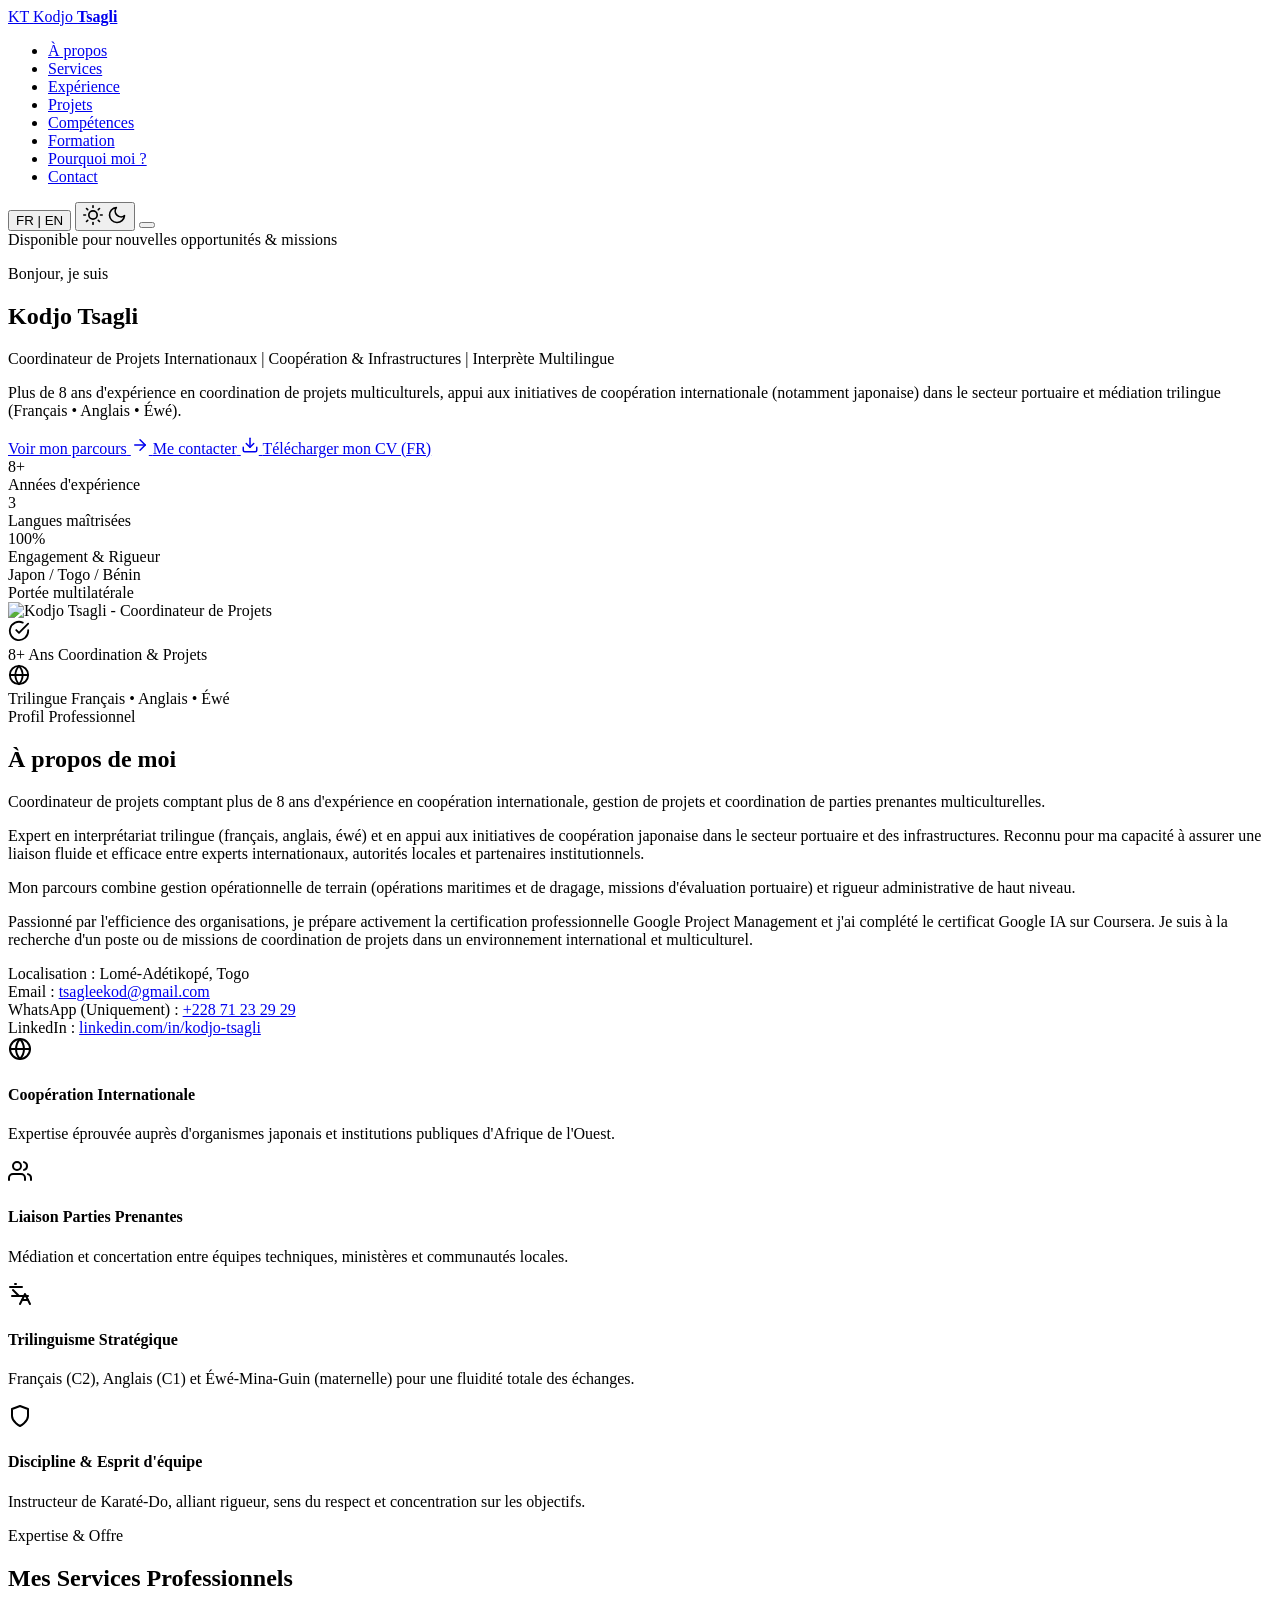
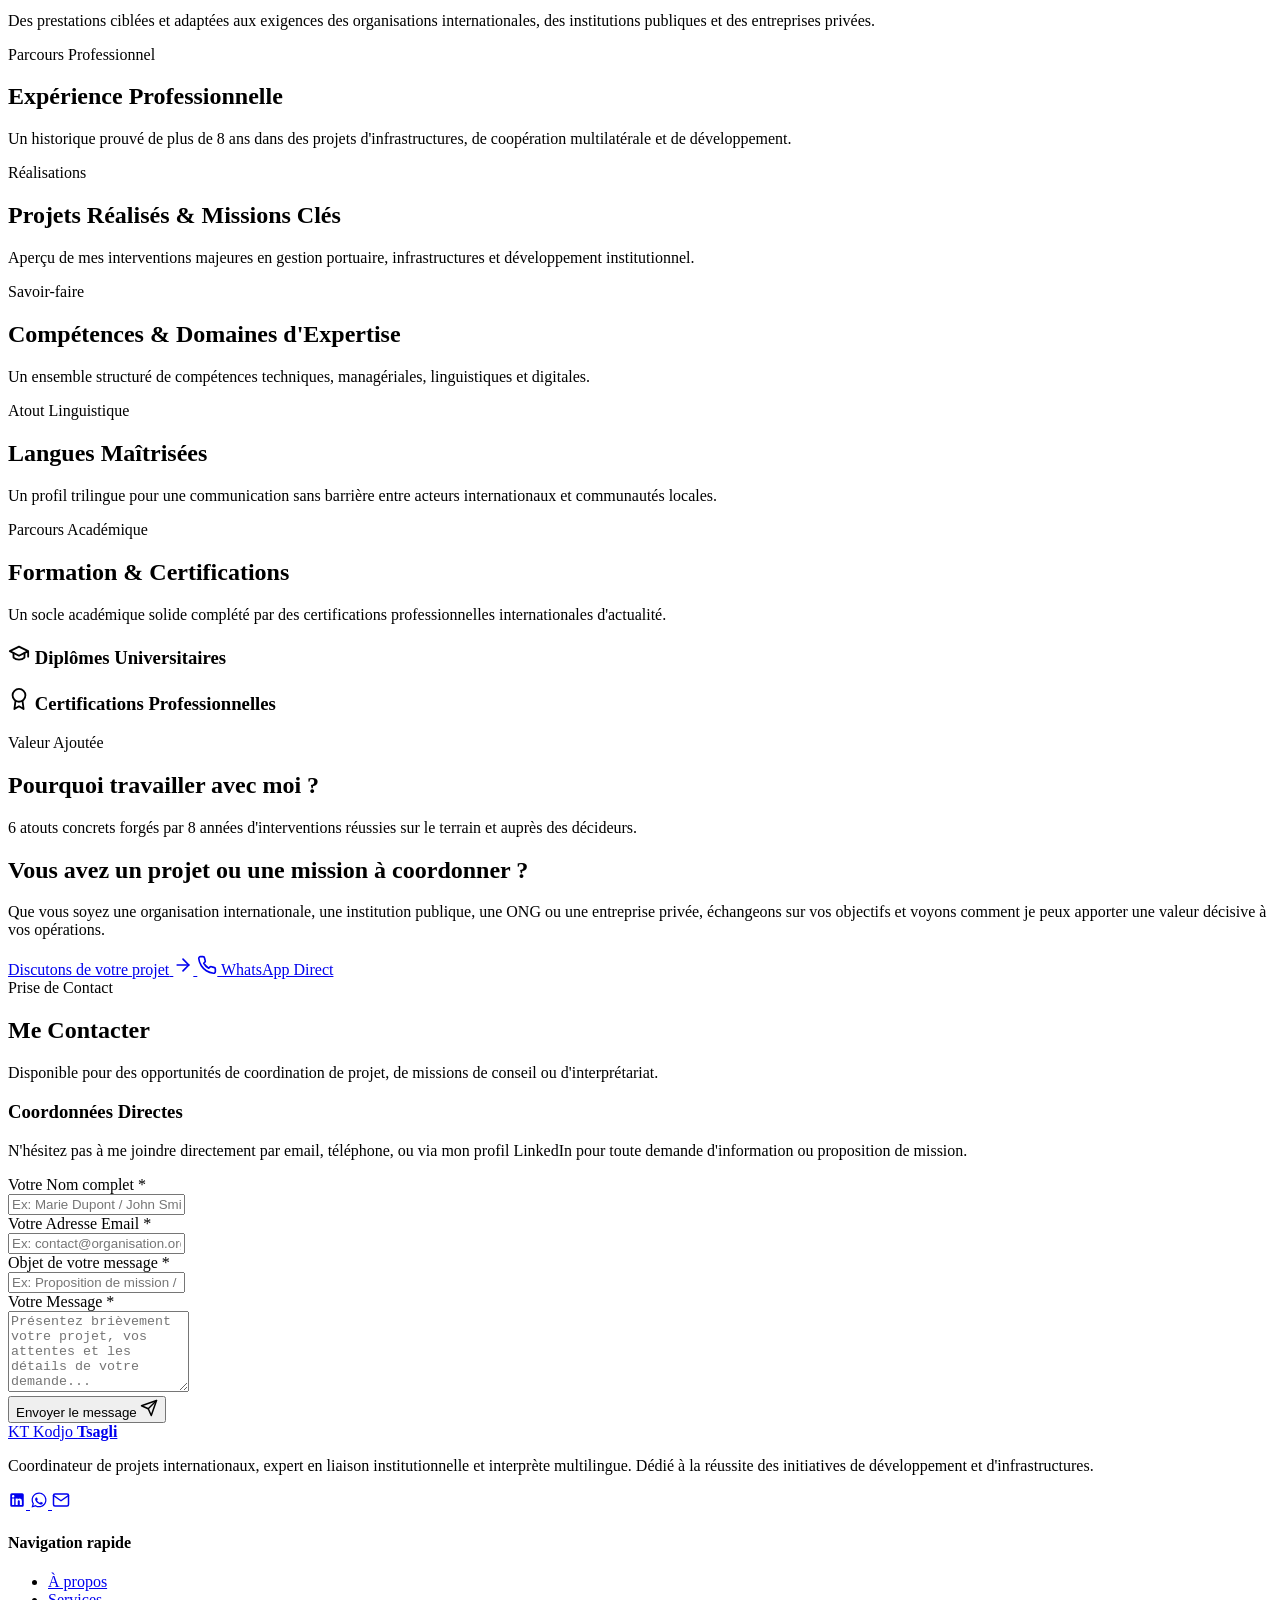
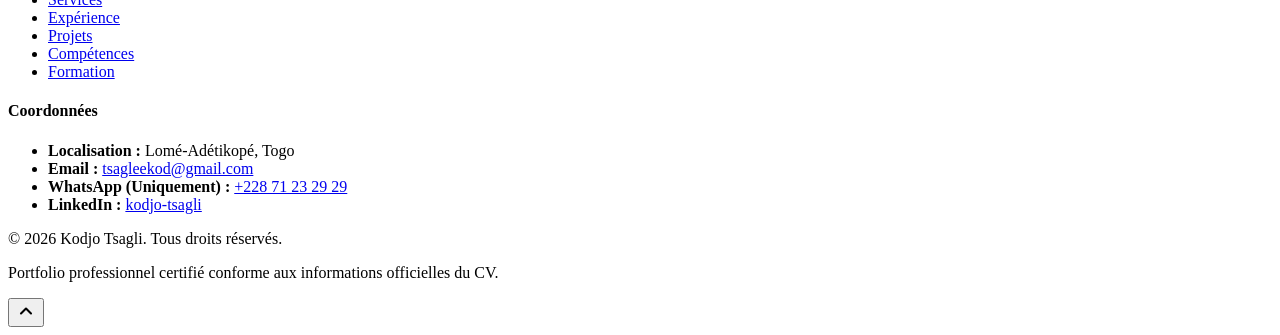
==== index.html @ 3ef4b7ea "Add files via upload" ====
<!DOCTYPE html>
<html lang="fr" data-theme="light">
<head>
  <meta charset="UTF-8">
  <meta name="viewport" content="width=device-width, initial-scale=1.0">
  <meta http-equiv="X-UA-Compatible" content="IE=edge">
  
  <!-- SEO Primary Meta Tags -->
  <title id="meta-title">Kodjo Tsagli | Coordinateur de Projets Internationaux & Interprète Multilingue</title>
  <meta name="title" id="meta-name-title" content="Kodjo Tsagli | Coordinateur de Projets Internationaux & Interprète Multilingue">
  <meta name="description" id="meta-description" content="Portfolio professionnel de Kodjo Tsagli, Coordinateur de Projets avec plus de 8 ans d'expérience en coopération internationale, gestion d'infrastructures portuaires et interprétariat trilingue (Français, Anglais, Éwé).">
  <meta name="keywords" id="meta-keywords" content="Kodjo Tsagli, Coordinateur de Projets, Coopération Internationale, Interprétariat, Togo, Port de Lomé, OAFIC, Gestion de projets, Coursera Google PM">
  <meta name="author" content="Kodjo Tsagli">
  <meta name="robots" content="index, follow">
  
  <!-- Open Graph / Facebook / LinkedIn -->
  <meta property="og:type" content="profile">
  <meta property="og:url" content="https://kodjo-tsagli.github.io/">
  <meta property="og:title" id="og-title" content="Kodjo Tsagli | Coordinateur de Projets Internationaux & Interprète Multilingue">
  <meta property="og:description" id="og-description" content="Portfolio professionnel de Kodjo Tsagli. 8+ ans d'expérience en coopération internationale, secteur portuaire et médiation trilingue (FR • EN • EWÉ).">
  <meta property="og:image" content="assets/images/profile.jpg">

  <!-- Twitter Card -->
  <meta property="twitter:card" content="summary_large_image">
  <meta property="twitter:title" id="twitter-title" content="Kodjo Tsagli | Coordinateur de Projets Internationaux">
  <meta property="twitter:description" id="twitter-description" content="Portfolio de Kodjo Tsagli : Gestion de projets internationaux, Coopération japonaise, Interprétariat trilingue.">
  <meta property="twitter:image" content="assets/images/profile.jpg">

  <!-- Favicon -->
  <link rel="icon" type="image/svg+xml" href="favicon/favicon.svg">
  <link rel="apple-touch-icon" href="favicon/favicon.svg">

  <!-- Preconnect Fonts -->
  <link rel="preconnect" href="https://fonts.googleapis.com">
  <link rel="preconnect" href="https://fonts.gstatic.com" crossorigin>
  <link href="https://fonts.googleapis.com/css2?family=Plus+Jakarta+Sans:wght@300;400;500;600;700;800&family=Space+Grotesk:wght@500;600;700&display=swap" rel="stylesheet">

  <!-- Stylesheet -->
  <link rel="stylesheet" href="style.css">

  <!-- Structured Data JSON-LD (Schema.org for Google) -->
  <script type="application/ld+json">
  {
    "@context": "https://schema.org",
    "@type": "Person",
    "name": "Kodjo Tsagli",
    "jobTitle": "Project Coordinator & Multilingual Interpreter",
    "url": "https://kodjo-tsagli.github.io/",
    "email": "tsagleekod@gmail.com",
    "telephone": "+22871232929",
    "address": {
      "@type": "PostalAddress",
      "addressLocality": "Lomé-Adétikopé",
      "addressCountry": "TG"
    },
    "sameAs": [
      "https://linkedin.com/in/kodjo-tsagli"
    ],
    "knowsLanguage": ["fra", "eng", "ewe"],
    "alumniOf": {
      "@type": "EducationalOrganization",
      "name": "Université de Lomé"
    }
  }
  </script>
</head>
<body>
  <!-- Navigation Bar -->
  <header class="site-header" id="site-header">
    <div class="container nav-container">
      <a href="#hero" class="brand-logo" aria-label="Kodjo Tsagli - Accueil">
        <span class="logo-mark">KT</span>
        <span class="logo-text">Kodjo <strong>Tsagli</strong></span>
      </a>

      <!-- Desktop & Mobile Nav Links -->
      <nav class="main-nav" id="main-nav" aria-label="Navigation principale">
        <ul class="nav-list">
          <li><a href="#about" class="nav-link" data-i18n="nav.about">À propos</a></li>
          <li><a href="#services" class="nav-link" data-i18n="nav.services">Services</a></li>
          <li><a href="#experience" class="nav-link" data-i18n="nav.experience">Expérience</a></li>
          <li><a href="#projects" class="nav-link" data-i18n="nav.projects">Projets</a></li>
          <li><a href="#skills" class="nav-link" data-i18n="nav.skills">Compétences</a></li>
          <li><a href="#education" class="nav-link" data-i18n="nav.education">Formation</a></li>
          <li><a href="#why-me" class="nav-link" data-i18n="nav.whyMe">Pourquoi moi ?</a></li>
          <li><a href="#contact" class="nav-link nav-link-highlight" data-i18n="nav.contact">Contact</a></li>
        </ul>
      </nav>

      <!-- Action Controls (Language & Theme) -->
      <div class="nav-actions">
        <!-- Language Switcher -->
        <button id="lang-toggle-btn" class="lang-switch-btn" aria-label="Changer de langue (Switch to English)">
          <span class="lang-opt" data-lang-val="fr">FR</span>
          <span class="lang-divider">|</span>
          <span class="lang-opt" data-lang-val="en">EN</span>
        </button>

        <!-- Dark / Light Theme Toggle -->
        <button id="theme-toggle-btn" class="theme-switch-btn" aria-label="Basculer le thème sombre/clair" title="Changer le thème">
          <svg class="theme-icon sun-icon" viewBox="0 0 24 24" width="20" height="20" fill="none" stroke="currentColor" stroke-width="2" stroke-linecap="round" stroke-linejoin="round">
            <circle cx="12" cy="12" r="5"></circle>
            <line x1="12" y1="1" x2="12" y2="3"></line>
            <line x1="12" y1="21" x2="12" y2="23"></line>
            <line x1="4.22" y1="4.22" x2="5.64" y2="5.64"></line>
            <line x1="18.36" y1="18.36" x2="19.78" y2="19.78"></line>
            <line x1="1" y1="12" x2="3" y2="12"></line>
            <line x1="21" y1="12" x2="23" y2="12"></line>
            <line x1="4.22" y1="19.78" x2="5.64" y2="18.36"></line>
            <line x1="18.36" y1="5.64" x2="19.78" y2="4.22"></line>
          </svg>
          <svg class="theme-icon moon-icon" viewBox="0 0 24 24" width="20" height="20" fill="none" stroke="currentColor" stroke-width="2" stroke-linecap="round" stroke-linejoin="round">
            <path d="M21 12.79A9 9 0 1 1 11.21 3 7 7 0 0 0 21 12.79z"></path>
          </svg>
        </button>

        <!-- Mobile Menu Toggle Button -->
        <button id="mobile-nav-toggle" class="mobile-toggle-btn" aria-expanded="false" aria-controls="main-nav" aria-label="Ouvrir le menu">
          <span class="hamburger-bar"></span>
          <span class="hamburger-bar"></span>
          <span class="hamburger-bar"></span>
        </button>
      </div>
    </div>
  </header>

  <main id="main-content">
    <!-- HERO SECTION -->
    <section id="hero" class="hero-section">
      <div class="hero-bg-shapes" aria-hidden="true">
        <div class="shape-glow glow-1"></div>
        <div class="shape-glow glow-2"></div>
        <div class="grid-overlay"></div>
      </div>

      <div class="container hero-container">
        <div class="hero-content">
          <!-- Availability Pill Badge -->
          <div class="badge-status-wrap">
            <span class="status-indicator"></span>
            <span class="status-text" id="hero-availability" data-i18n="hero.availability">Disponible pour nouvelles opportunités &amp; missions</span>
          </div>

          <!-- Greeting & Name -->
          <p class="hero-greeting" data-i18n="hero.greeting">Bonjour, je suis</p>
          <h1 class="hero-name" id="hero-name">Kodjo <span>Tsagli</span></h1>
          
          <!-- Professional Title -->
          <p class="hero-title" id="hero-title" data-i18n="hero.title">
            Coordinateur de Projets Internationaux | Coopération &amp; Infrastructures | Interprète Multilingue
          </p>

          <!-- Executive Subtitle -->
          <p class="hero-subtitle" id="hero-subtitle" data-i18n="hero.subtitle">
            Plus de 8 ans d'expérience en coordination de projets multiculturels, appui aux initiatives de coopération internationale (notamment japonaise) dans le secteur portuaire et médiation trilingue (Français • Anglais • Éwé).
          </p>

          <!-- CTA Action Buttons -->
          <div class="hero-actions">
            <a href="#experience" class="btn btn-primary" id="btn-hero-path">
              <span data-i18n="hero.btnPath">Voir mon parcours</span>
              <svg viewBox="0 0 24 24" width="18" height="18" fill="none" stroke="currentColor" stroke-width="2" stroke-linecap="round" stroke-linejoin="round">
                <line x1="5" y1="12" x2="19" y2="12"></line>
                <polyline points="12 5 19 12 12 19"></polyline>
              </svg>
            </a>
            
            <a href="#contact" class="btn btn-secondary" id="btn-hero-contact">
              <span data-i18n="hero.btnContact">Me contacter</span>
            </a>

            <a href="assets/documents/CV_Kodjo_Tsagli_FR_1.docx" class="btn btn-outline" id="btn-hero-cv" download>
              <svg viewBox="0 0 24 24" width="18" height="18" fill="none" stroke="currentColor" stroke-width="2" stroke-linecap="round" stroke-linejoin="round">
                <path d="M21 15v4a2 2 0 0 1-2 2H5a2 2 0 0 1-2-2v-4"></path>
                <polyline points="7 10 12 15 17 10"></polyline>
                <line x1="12" y1="15" x2="12" y2="3"></line>
              </svg>
              <span id="hero-cv-text" data-i18n="hero.btnCv">Télécharger mon CV (FR)</span>
            </a>
          </div>

          <!-- Key Quick Stats -->
          <div class="hero-stats-grid" id="hero-stats">
            <!-- Dynamically populated from config.js or fallback -->
            <div class="stat-card">
              <div class="stat-val">8+</div>
              <div class="stat-label">Années d'expérience</div>
            </div>
            <div class="stat-card">
              <div class="stat-val">3</div>
              <div class="stat-label">Langues maîtrisées</div>
            </div>
            <div class="stat-card">
              <div class="stat-val">100%</div>
              <div class="stat-label">Engagement &amp; Rigueur</div>
            </div>
            <div class="stat-card">
              <div class="stat-val">Japon / Togo / Bénin</div>
              <div class="stat-label">Portée multilatérale</div>
            </div>
          </div>
        </div>

        <!-- Hero Visual Profile Card -->
        <div class="hero-visual">
          <div class="profile-card-wrap">
            <div class="profile-avatar-frame">
              <img src="assets/images/profile.jpg" id="profile-img" alt="Kodjo Tsagli - Coordinateur de Projets" class="profile-img" width="360" height="360" loading="eager">
              <div class="avatar-glow-ring"></div>
            </div>

            <!-- Floating Experience Badge -->
            <div class="floating-badge badge-exp">
              <div class="badge-icon-box">
                <svg viewBox="0 0 24 24" width="22" height="22" fill="none" stroke="currentColor" stroke-width="2" stroke-linecap="round" stroke-linejoin="round">
                  <path d="M22 11.08V12a10 10 0 1 1-5.93-9.14"></path>
                  <polyline points="22 4 12 14.01 9 11.01"></polyline>
                </svg>
              </div>
              <div class="badge-text">
                <span class="badge-number">8+ Ans</span>
                <span class="badge-subtitle">Coordination &amp; Projets</span>
              </div>
            </div>

            <!-- Floating Languages Badge -->
            <div class="floating-badge badge-lang">
              <div class="badge-icon-box">
                <svg viewBox="0 0 24 24" width="22" height="22" fill="none" stroke="currentColor" stroke-width="2" stroke-linecap="round" stroke-linejoin="round">
                  <circle cx="12" cy="12" r="10"></circle>
                  <line x1="2" y1="12" x2="22" y2="12"></line>
                  <path d="M12 2a15.3 15.3 0 0 1 4 10 15.3 15.3 0 0 1-4 10 15.3 15.3 0 0 1-4-10 15.3 15.3 0 0 1 4-10z"></path>
                </svg>
              </div>
              <div class="badge-text">
                <span class="badge-number">Trilingue</span>
                <span class="badge-subtitle">Français • Anglais • Éwé</span>
              </div>
            </div>
          </div>
        </div>
      </div>
    </section>

    <!-- ABOUT SECTION -->
    <section id="about" class="section about-section">
      <div class="container">
        <div class="section-header">
          <span class="section-tag" data-i18n="about.sectionTag">Profil Professionnel</span>
          <h2 class="section-title" data-i18n="about.title">À propos de moi</h2>
          <div class="section-divider"></div>
        </div>

        <div class="about-grid">
          <!-- Text Narrative Column -->
          <div class="about-text-col">
            <p class="lead-text" id="about-lead" data-i18n="about.lead">
              Coordinateur de projets comptant plus de 8 ans d'expérience en coopération internationale, gestion de projets et coordination de parties prenantes multiculturelles.
            </p>
            
            <div class="about-paragraphs" id="about-paragraphs">
              <p>Expert en interprétariat trilingue (français, anglais, éwé) et en appui aux initiatives de coopération japonaise dans le secteur portuaire et des infrastructures. Reconnu pour ma capacité à assurer une liaison fluide et efficace entre experts internationaux, autorités locales et partenaires institutionnels.</p>
              <p>Mon parcours combine gestion opérationnelle de terrain (opérations maritimes et de dragage, missions d'évaluation portuaire) et rigueur administrative de haut niveau.</p>
              <p>Passionné par l'efficience des organisations, je prépare activement la certification professionnelle Google Project Management et j'ai complété le certificat Google IA sur Coursera. Je suis à la recherche d'un poste ou de missions de coordination de projets dans un environnement international et multiculturel.</p>
            </div>

            <!-- Quick Contact Snapshot -->
            <div class="about-contact-snapshot">
              <div class="snapshot-item">
                <span class="snapshot-label">Localisation :</span>
                <span class="snapshot-value">Lomé-Adétikopé, Togo</span>
              </div>
              <div class="snapshot-item">
                <span class="snapshot-label">Email :</span>
                <a href="mailto:tsagleekod@gmail.com" class="snapshot-link">tsagleekod@gmail.com</a>
              </div>
              <div class="snapshot-item">
                <span class="snapshot-label">WhatsApp (Uniquement) :</span>
                <a href="https://wa.me/22871232929" target="_blank" rel="noopener noreferrer" class="snapshot-link">+228 71 23 29 29</a>
              </div>
              <div class="snapshot-item">
                <span class="snapshot-label">LinkedIn :</span>
                <a href="https://linkedin.com/in/kodjo-tsagli" target="_blank" rel="noopener noreferrer" class="snapshot-link">linkedin.com/in/kodjo-tsagli</a>
              </div>
            </div>
          </div>

          <!-- Highlight Cards Column -->
          <div class="about-highlights-col" id="about-highlights">
            <!-- Dynamically populated from config.js -->
            <div class="highlight-card">
              <div class="highlight-icon">
                <svg viewBox="0 0 24 24" width="24" height="24" fill="none" stroke="currentColor" stroke-width="2" stroke-linecap="round" stroke-linejoin="round">
                  <circle cx="12" cy="12" r="10"></circle>
                  <line x1="2" y1="12" x2="22" y2="12"></line>
                  <path d="M12 2a15.3 15.3 0 0 1 4 10 15.3 15.3 0 0 1-4 10 15.3 15.3 0 0 1-4-10 15.3 15.3 0 0 1 4-10z"></path>
                </svg>
              </div>
              <div class="highlight-info">
                <h4>Coopération Internationale</h4>
                <p>Expertise éprouvée auprès d'organismes japonais et institutions publiques d'Afrique de l'Ouest.</p>
              </div>
            </div>

            <div class="highlight-card">
              <div class="highlight-icon">
                <svg viewBox="0 0 24 24" width="24" height="24" fill="none" stroke="currentColor" stroke-width="2" stroke-linecap="round" stroke-linejoin="round">
                  <path d="M17 21v-2a4 4 0 0 0-4-4H5a4 4 0 0 0-4 4v2"></path>
                  <circle cx="9" cy="7" r="4"></circle>
                  <path d="M23 21v-2a4 4 0 0 0-3-3.87"></path>
                  <path d="M16 3.13a4 4 0 0 1 0 7.75"></path>
                </svg>
              </div>
              <div class="highlight-info">
                <h4>Liaison Parties Prenantes</h4>
                <p>Médiation et concertation entre équipes techniques, ministères et communautés locales.</p>
              </div>
            </div>

            <div class="highlight-card">
              <div class="highlight-icon">
                <svg viewBox="0 0 24 24" width="24" height="24" fill="none" stroke="currentColor" stroke-width="2" stroke-linecap="round" stroke-linejoin="round">
                  <path d="M5 8l6 6"></path>
                  <path d="M4 14h16"></path>
                  <path d="M2 5h12"></path>
                  <path d="M7 2h1"></path>
                  <path d="M22 22l-5-10-5 10"></path>
                  <path d="M14 18h6"></path>
                </svg>
              </div>
              <div class="highlight-info">
                <h4>Trilinguisme Stratégique</h4>
                <p>Français (C2), Anglais (C1) et Éwé-Mina-Guin (maternelle) pour une fluidité totale des échanges.</p>
              </div>
            </div>

            <div class="highlight-card">
              <div class="highlight-icon">
                <svg viewBox="0 0 24 24" width="24" height="24" fill="none" stroke="currentColor" stroke-width="2" stroke-linecap="round" stroke-linejoin="round">
                  <path d="M12 22s8-4 8-10V5l-8-3-8 3v7c0 6 8 10 8 10z"></path>
                </svg>
              </div>
              <div class="highlight-info">
                <h4>Discipline &amp; Esprit d'équipe</h4>
                <p>Instructeur de Karaté-Do, alliant rigueur, sens du respect et concentration sur les objectifs.</p>
              </div>
            </div>
          </div>
        </div>
      </div>
    </section>

    <!-- SERVICES SECTION -->
    <section id="services" class="section services-section">
      <div class="container">
        <div class="section-header text-center">
          <span class="section-tag" data-i18n="services.sectionTag">Expertise &amp; Offre</span>
          <h2 class="section-title" data-i18n="services.title">Mes Services Professionnels</h2>
          <p class="section-subtitle" data-i18n="services.subtitle">Des prestations ciblées et adaptées aux exigences des organisations internationales, des institutions publiques et des entreprises privées.</p>
          <div class="section-divider center"></div>
        </div>

        <div class="services-grid" id="services-container">
          <!-- Populated dynamically via config.js -->
        </div>
      </div>
    </section>

    <!-- EXPERIENCE SECTION (TIMELINE) -->
    <section id="experience" class="section experience-section">
      <div class="container">
        <div class="section-header text-center">
          <span class="section-tag" data-i18n="experience.sectionTag">Parcours Professionnel</span>
          <h2 class="section-title" data-i18n="experience.title">Expérience Professionnelle</h2>
          <p class="section-subtitle" data-i18n="experience.subtitle">Un historique prouvé de plus de 8 ans dans des projets d'infrastructures, de coopération multilatérale et de développement.</p>
          <div class="section-divider center"></div>
        </div>

        <div class="timeline-wrapper">
          <div class="timeline-track" aria-hidden="true"></div>
          <div class="timeline-items" id="experience-timeline">
            <!-- Populated dynamically via config.js -->
          </div>
        </div>
      </div>
    </section>

    <!-- PROJECTS SECTION -->
    <section id="projects" class="section projects-section">
      <div class="container">
        <div class="section-header text-center">
          <span class="section-tag" data-i18n="projects.sectionTag">Réalisations</span>
          <h2 class="section-title" data-i18n="projects.title">Projets Réalisés &amp; Missions Clés</h2>
          <p class="section-subtitle" data-i18n="projects.subtitle">Aperçu de mes interventions majeures en gestion portuaire, infrastructures et développement institutionnel.</p>
          <div class="section-divider center"></div>
        </div>

        <div class="projects-grid" id="projects-container">
          <!-- Populated dynamically via config.js -->
        </div>
      </div>
    </section>

    <!-- SKILLS SECTION -->
    <section id="skills" class="section skills-section">
      <div class="container">
        <div class="section-header text-center">
          <span class="section-tag" data-i18n="skills.sectionTag">Savoir-faire</span>
          <h2 class="section-title" data-i18n="skills.title">Compétences &amp; Domaines d'Expertise</h2>
          <p class="section-subtitle" data-i18n="skills.subtitle">Un ensemble structuré de compétences techniques, managériales, linguistiques et digitales.</p>
          <div class="section-divider center"></div>
        </div>

        <div class="skills-categories-grid" id="skills-container">
          <!-- Populated dynamically via config.js -->
        </div>
      </div>
    </section>

    <!-- LANGUAGES SECTION -->
    <section id="languages" class="section languages-section">
      <div class="container">
        <div class="section-header text-center">
          <span class="section-tag" data-i18n="languages.sectionTag">Atout Linguistique</span>
          <h2 class="section-title" data-i18n="languages.title">Langues Maîtrisées</h2>
          <p class="section-subtitle" data-i18n="languages.subtitle">Un profil trilingue pour une communication sans barrière entre acteurs internationaux et communautés locales.</p>
          <div class="section-divider center"></div>
        </div>

        <div class="languages-grid" id="languages-container">
          <!-- Populated dynamically via config.js -->
        </div>
      </div>
    </section>

    <!-- EDUCATION & CERTIFICATIONS SECTION -->
    <section id="education" class="section education-section">
      <div class="container">
        <div class="section-header text-center">
          <span class="section-tag" data-i18n="education.sectionTag">Parcours Académique</span>
          <h2 class="section-title" data-i18n="education.title">Formation &amp; Certifications</h2>
          <p class="section-subtitle" data-i18n="education.subtitle">Un socle académique solide complété par des certifications professionnelles internationales d'actualité.</p>
          <div class="section-divider center"></div>
        </div>

        <div class="education-layout-grid">
          <!-- Degrees & Certifications Column -->
          <div class="education-main-col">
            <h3 class="col-heading">
              <svg viewBox="0 0 24 24" width="22" height="22" fill="none" stroke="currentColor" stroke-width="2" stroke-linecap="round" stroke-linejoin="round">
                <path d="M22 10v6M2 10l10-5 10 5-10 5z"></path>
                <path d="M6 12v5c3 3 9 3 12 0v-5"></path>
              </svg>
              Diplômes Universitaires
            </h3>
            <div class="degrees-list" id="degrees-container">
              <!-- Populated dynamically via config.js -->
            </div>

            <h3 class="col-heading mt-6">
              <svg viewBox="0 0 24 24" width="22" height="22" fill="none" stroke="currentColor" stroke-width="2" stroke-linecap="round" stroke-linejoin="round">
                <circle cx="12" cy="8" r="7"></circle>
                <polyline points="8.21 13.89 7 23 12 20 17 23 15.79 13.88"></polyline>
              </svg>
              Certifications Professionnelles
            </h3>
            <div class="certifications-list" id="certifications-container">
              <!-- Populated dynamically via config.js -->
            </div>
          </div>

          <!-- Additional Passions & Soft Skills Column -->
          <div class="education-side-col">
            <div class="interests-card" id="interests-card">
              <!-- Populated dynamically via config.js -->
            </div>
          </div>
        </div>
      </div>
    </section>

    <!-- WHY WORK WITH ME SECTION -->
    <section id="why-me" class="section why-me-section">
      <div class="container">
        <div class="section-header text-center">
          <span class="section-tag" data-i18n="whyMe.sectionTag">Valeur Ajoutée</span>
          <h2 class="section-title" data-i18n="whyMe.title">Pourquoi travailler avec moi ?</h2>
          <p class="section-subtitle" data-i18n="whyMe.subtitle">6 atouts concrets forgés par 8 années d'interventions réussies sur le terrain et auprès des décideurs.</p>
          <div class="section-divider center"></div>
        </div>

        <div class="why-me-grid" id="why-me-container">
          <!-- Populated dynamically via config.js -->
        </div>
      </div>
    </section>

    <!-- CALL TO ACTION (CTA) SECTION -->
    <section class="cta-section">
      <div class="container">
        <div class="cta-box">
          <div class="cta-glow" aria-hidden="true"></div>
          <div class="cta-content">
            <h2 class="cta-title" id="cta-title" data-i18n="cta.title">Vous avez un projet ou une mission à coordonner ?</h2>
            <p class="cta-subtitle" id="cta-subtitle" data-i18n="cta.subtitle">Que vous soyez une organisation internationale, une institution publique, une ONG ou une entreprise privée, échangeons sur vos objectifs et voyons comment je peux apporter une valeur décisive à vos opérations.</p>
            <div class="cta-buttons">
              <a href="#contact" class="btn btn-primary btn-large" id="btn-cta-contact">
                <span data-i18n="cta.btnContact">Discutons de votre projet</span>
                <svg viewBox="0 0 24 24" width="20" height="20" fill="none" stroke="currentColor" stroke-width="2" stroke-linecap="round" stroke-linejoin="round">
                  <line x1="5" y1="12" x2="19" y2="12"></line>
                  <polyline points="12 5 19 12 12 19"></polyline>
                </svg>
              </a>
              <a href="https://wa.me/22871232929" target="_blank" rel="noopener noreferrer" class="btn btn-outline btn-large" id="btn-cta-call">
                <svg viewBox="0 0 24 24" width="20" height="20" fill="none" stroke="currentColor" stroke-width="2" stroke-linecap="round" stroke-linejoin="round">
                  <path d="M22 16.92v3a2 2 0 0 1-2.18 2 19.79 19.79 0 0 1-8.63-3.07 19.5 19.5 0 0 1-6-6 19.79 19.79 0 0 1-3.07-8.67A2 2 0 0 1 4.11 2h3a2 2 0 0 1 2 1.72 12.84 12.84 0 0 0 .7 2.81 2 2 0 0 1-.45 2.11L8.09 9.91a16 16 0 0 0 6 6l1.27-1.27a2 2 0 0 1 2.11-.45 12.84 12.84 0 0 0 2.81.7A2 2 0 0 1 22 16.92z"></path>
                </svg>
                <span data-i18n="cta.btnCall">WhatsApp Direct</span>
              </a>
            </div>
          </div>
        </div>
      </div>
    </section>

    <!-- CONTACT SECTION -->
    <section id="contact" class="section contact-section">
      <div class="container">
        <div class="section-header text-center">
          <span class="section-tag" data-i18n="contact.sectionTag">Prise de Contact</span>
          <h2 class="section-title" data-i18n="contact.title">Me Contacter</h2>
          <p class="section-subtitle" data-i18n="contact.subtitle">Disponible pour des opportunités de coordination de projet, de missions de conseil ou d'interprétariat.</p>
          <div class="section-divider center"></div>
        </div>

        <div class="contact-grid">
          <!-- Info Cards Side -->
          <div class="contact-info-col">
            <h3 class="contact-col-title">Coordonnées Directes</h3>
            <p class="contact-col-desc">N'hésitez pas à me joindre directement par email, téléphone, ou via mon profil LinkedIn pour toute demande d'information ou proposition de mission.</p>
            
            <div class="contact-cards-list" id="contact-info-cards">
              <!-- Populated dynamically via config.js -->
            </div>
          </div>

          <!-- Interactive Contact Form Side -->
          <div class="contact-form-col">
            <div class="form-card">
              <form id="contact-form" class="contact-form" novalidate>
                <div class="form-group">
                  <label for="form-name" id="label-name" data-i18n="contact.form.nameLabel">Votre Nom complet <span class="required">*</span></label>
                  <div class="input-wrap">
                    <input type="text" id="form-name" name="name" required placeholder="Ex: Marie Dupont / John Smith" autocomplete="name">
                  </div>
                </div>

                <div class="form-group">
                  <label for="form-email" id="label-email" data-i18n="contact.form.emailLabel">Votre Adresse Email <span class="required">*</span></label>
                  <div class="input-wrap">
                    <input type="email" id="form-email" name="email" required placeholder="Ex: contact@organisation.org" autocomplete="email">
                  </div>
                </div>

                <div class="form-group">
                  <label for="form-subject" id="label-subject" data-i18n="contact.form.subjectLabel">Objet de votre message <span class="required">*</span></label>
                  <div class="input-wrap">
                    <input type="text" id="form-subject" name="subject" required placeholder="Ex: Proposition de mission / Coordination de projet">
                  </div>
                </div>

                <div class="form-group">
                  <label for="form-message" id="label-message" data-i18n="contact.form.messageLabel">Votre Message <span class="required">*</span></label>
                  <div class="input-wrap">
                    <textarea id="form-message" name="message" rows="5" required placeholder="Présentez brièvement votre projet, vos attentes et les détails de votre demande..."></textarea>
                  </div>
                </div>

                <button type="submit" class="btn btn-primary btn-block" id="form-submit-btn">
                  <span id="btn-submit-text" data-i18n="contact.form.submitBtn">Envoyer le message</span>
                  <svg viewBox="0 0 24 24" width="18" height="18" fill="none" stroke="currentColor" stroke-width="2" stroke-linecap="round" stroke-linejoin="round">
                    <line x1="22" y1="2" x2="11" y2="13"></line>
                    <polygon points="22 2 15 22 11 13 2 9 22 2"></polygon>
                  </svg>
                </button>

                <div id="form-feedback" class="form-feedback" role="alert" aria-live="polite"></div>
              </form>
            </div>
          </div>
        </div>
      </div>
    </section>
  </main>

  <!-- FOOTER -->
  <footer class="site-footer">
    <div class="container footer-container">
      <div class="footer-top-grid">
        <!-- Brand & Bio -->
        <div class="footer-brand-col">
          <a href="#hero" class="brand-logo footer-logo">
            <span class="logo-mark">KT</span>
            <span class="logo-text">Kodjo <strong>Tsagli</strong></span>
          </a>
          <p class="footer-bio" id="footer-bio" data-i18n="footer.bio">
            Coordinateur de projets internationaux, expert en liaison institutionnelle et interprète multilingue. Dédié à la réussite des initiatives de développement et d'infrastructures.
          </p>
          <div class="footer-socials">
            <a href="https://linkedin.com/in/kodjo-tsagli" target="_blank" rel="noopener noreferrer" aria-label="LinkedIn Kodjo Tsagli" class="social-icon-btn">
              <svg viewBox="0 0 24 24" width="18" height="18" fill="currentColor">
                <path d="M19 3a2 2 0 0 1 2 2v14a2 2 0 0 1-2 2H5a2 2 0 0 1-2-2V5a2 2 0 0 1 2-2h14m-.5 15.5v-5.3a3.26 3.26 0 0 0-3.26-3.26c-.85 0-1.84.52-2.28 1.3v-1.11h-2.79v8.37h2.79v-4.93c0-.77.62-1.4 1.39-1.4a1.4 1.4 0 0 1 1.4 1.4v4.93h2.75M6.88 8.56a1.68 1.68 0 0 0 1.68-1.68c0-.93-.75-1.69-1.68-1.69a1.69 1.69 0 0 0-1.69 1.69c0 .93.76 1.68 1.69 1.68m1.39 9.94v-8.37H5.5v8.37h2.77z"/>
              </svg>
            </a>
            <a href="https://wa.me/22871232929" target="_blank" rel="noopener noreferrer" aria-label="WhatsApp Kodjo Tsagli" class="social-icon-btn">
              <svg viewBox="0 0 24 24" width="18" height="18" fill="currentColor">
                <path d="M12.04 2c-5.46 0-9.91 4.45-9.91 9.91 0 1.75.46 3.45 1.32 4.95L2.05 22l5.25-1.38c1.45.79 3.08 1.21 4.74 1.21 5.46 0 9.91-4.45 9.91-9.91 0-2.65-1.03-5.14-2.9-7.01A9.816 9.816 0 0 0 12.04 2m.01 1.67c2.2 0 4.26.86 5.82 2.42a8.225 8.225 0 0 1 2.41 5.83c0 4.54-3.7 8.24-8.24 8.24-1.48 0-2.93-.4-4.2-1.15l-.3-.18-3.12.82.83-3.04-.2-.31a8.196 8.196 0 0 1-1.26-4.38c0-4.54 3.7-8.24 8.24-8.24m4.52 11.66c-.25-.13-1.47-.72-1.7-.81-.23-.08-.39-.13-.56.13-.17.25-.64.81-.79.97-.14.17-.29.19-.54.06-.25-.13-1.06-.39-2.03-1.25-.75-.67-1.26-1.5-1.41-1.75-.15-.25-.02-.39.11-.51.11-.11.25-.29.37-.44.13-.15.17-.25.25-.42.08-.17.04-.31-.02-.44-.06-.13-.56-1.35-.77-1.85-.2-.49-.41-.42-.56-.43h-.48c-.17 0-.44.06-.67.31-.23.25-.88.86-.88 2.1s.9 2.43 1.03 2.6c.13.17 1.77 2.7 4.28 3.79.6.26 1.07.41 1.43.53.6.19 1.15.16 1.58.1.48-.07 1.47-.6 1.68-1.18.21-.58.21-1.07.15-1.18-.06-.12-.22-.19-.47-.32z"/>
              </svg>
            </a>
            <a href="mailto:tsagleekod@gmail.com" aria-label="Email Kodjo Tsagli" class="social-icon-btn">
              <svg viewBox="0 0 24 24" width="18" height="18" fill="none" stroke="currentColor" stroke-width="2" stroke-linecap="round" stroke-linejoin="round">
                <path d="M4 4h16c1.1 0 2 .9 2 2v12c0 1.1-.9 2-2 2H4c-1.1 0-2-.9-2-2V6c0-1.1.9-2 2-2z"></path>
                <polyline points="22,6 12,13 2,6"></polyline>
              </svg>
            </a>
          </div>
        </div>

        <!-- Quick Navigation -->
        <div class="footer-links-col">
          <h4 class="footer-heading" data-i18n="footer.quickLinksTitle">Navigation rapide</h4>
          <ul class="footer-nav">
            <li><a href="#about" data-i18n="nav.about">À propos</a></li>
            <li><a href="#services" data-i18n="nav.services">Services</a></li>
            <li><a href="#experience" data-i18n="nav.experience">Expérience</a></li>
            <li><a href="#projects" data-i18n="nav.projects">Projets</a></li>
            <li><a href="#skills" data-i18n="nav.skills">Compétences</a></li>
            <li><a href="#education" data-i18n="nav.education">Formation</a></li>
          </ul>
        </div>

        <!-- Contact Snapshot -->
        <div class="footer-contact-col">
          <h4 class="footer-heading" data-i18n="footer.contactTitle">Coordonnées</h4>
          <ul class="footer-contact-list">
            <li><strong>Localisation :</strong> Lomé-Adétikopé, Togo</li>
            <li><strong>Email :</strong> <a href="mailto:tsagleekod@gmail.com">tsagleekod@gmail.com</a></li>
            <li><strong>WhatsApp (Uniquement) :</strong> <a href="https://wa.me/22871232929" target="_blank" rel="noopener noreferrer">+228 71 23 29 29</a></li>
            <li><strong>LinkedIn :</strong> <a href="https://linkedin.com/in/kodjo-tsagli" target="_blank" rel="noopener noreferrer">kodjo-tsagli</a></li>
          </ul>
        </div>
      </div>

      <div class="footer-bottom">
        <p class="footer-copyright">&copy; <span id="year-placeholder">2026</span> Kodjo Tsagli. <span data-i18n="footer.rights">Tous droits réservés.</span></p>
        <p class="footer-designed" data-i18n="footer.designedFor">Portfolio professionnel certifié conforme aux informations officielles du CV.</p>
      </div>
    </div>
  </footer>

  <!-- Scroll to Top Floating Button -->
  <button id="scroll-to-top" class="scroll-top-btn" aria-label="Retour en haut de page" title="Haut de page">
    <svg viewBox="0 0 24 24" width="20" height="20" fill="none" stroke="currentColor" stroke-width="2.5" stroke-linecap="round" stroke-linejoin="round">
      <polyline points="18 15 12 9 6 15"></polyline>
    </svg>
  </button>

  <!-- Scripts -->
  <script src="config.js"></script>
  <script src="script.js"></script>
</body>
</html>
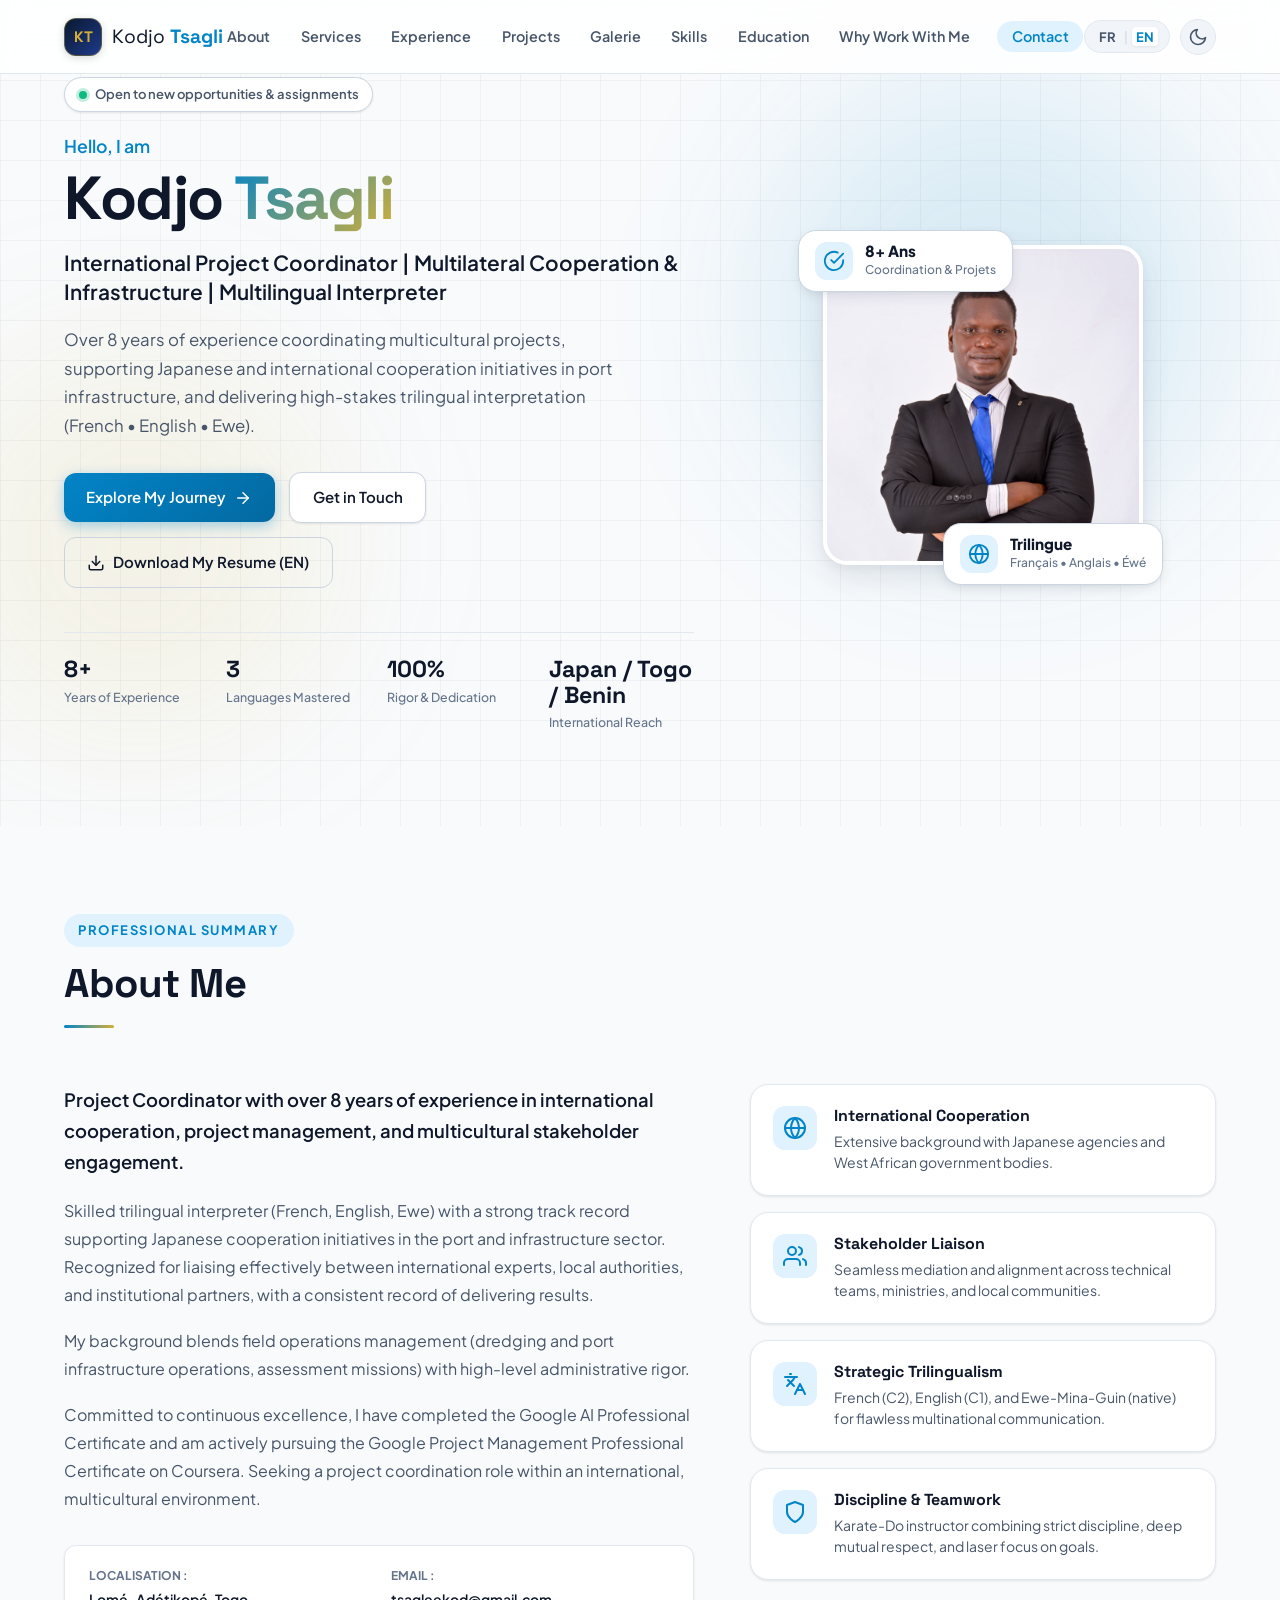
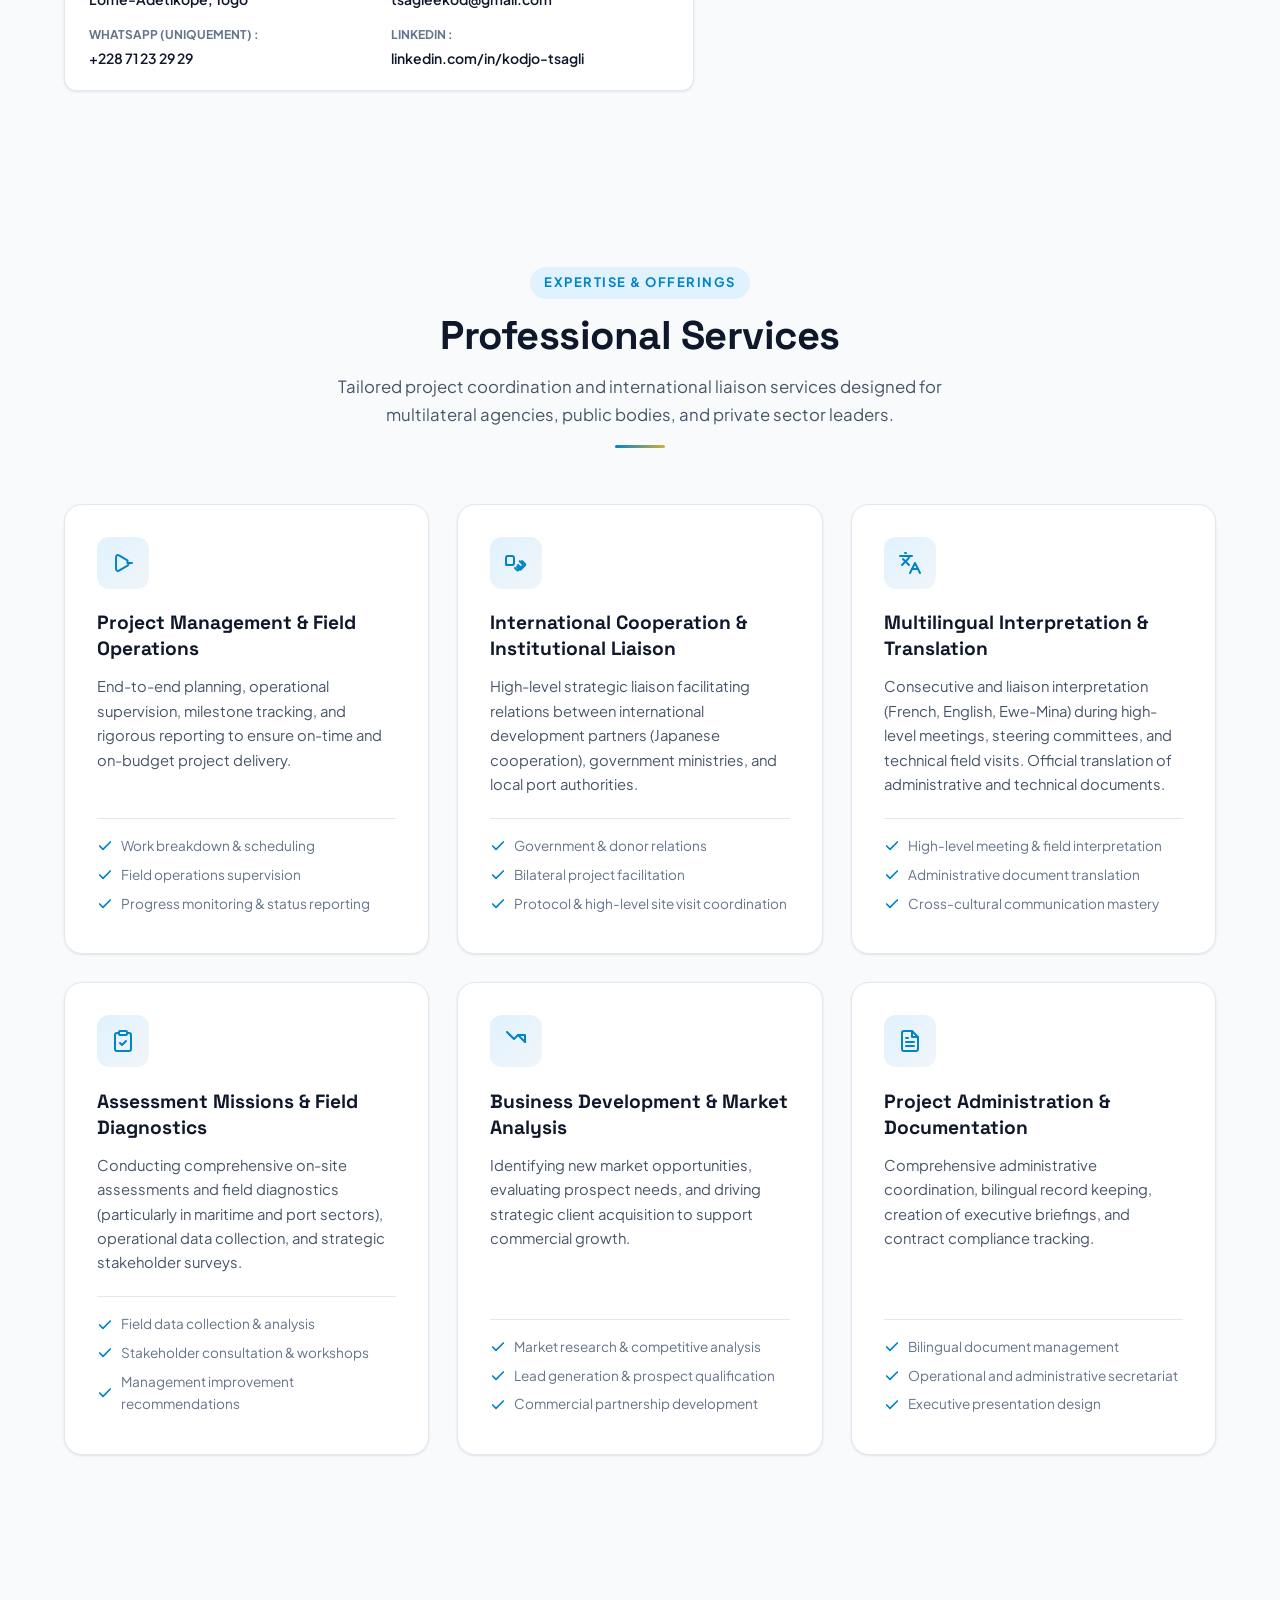
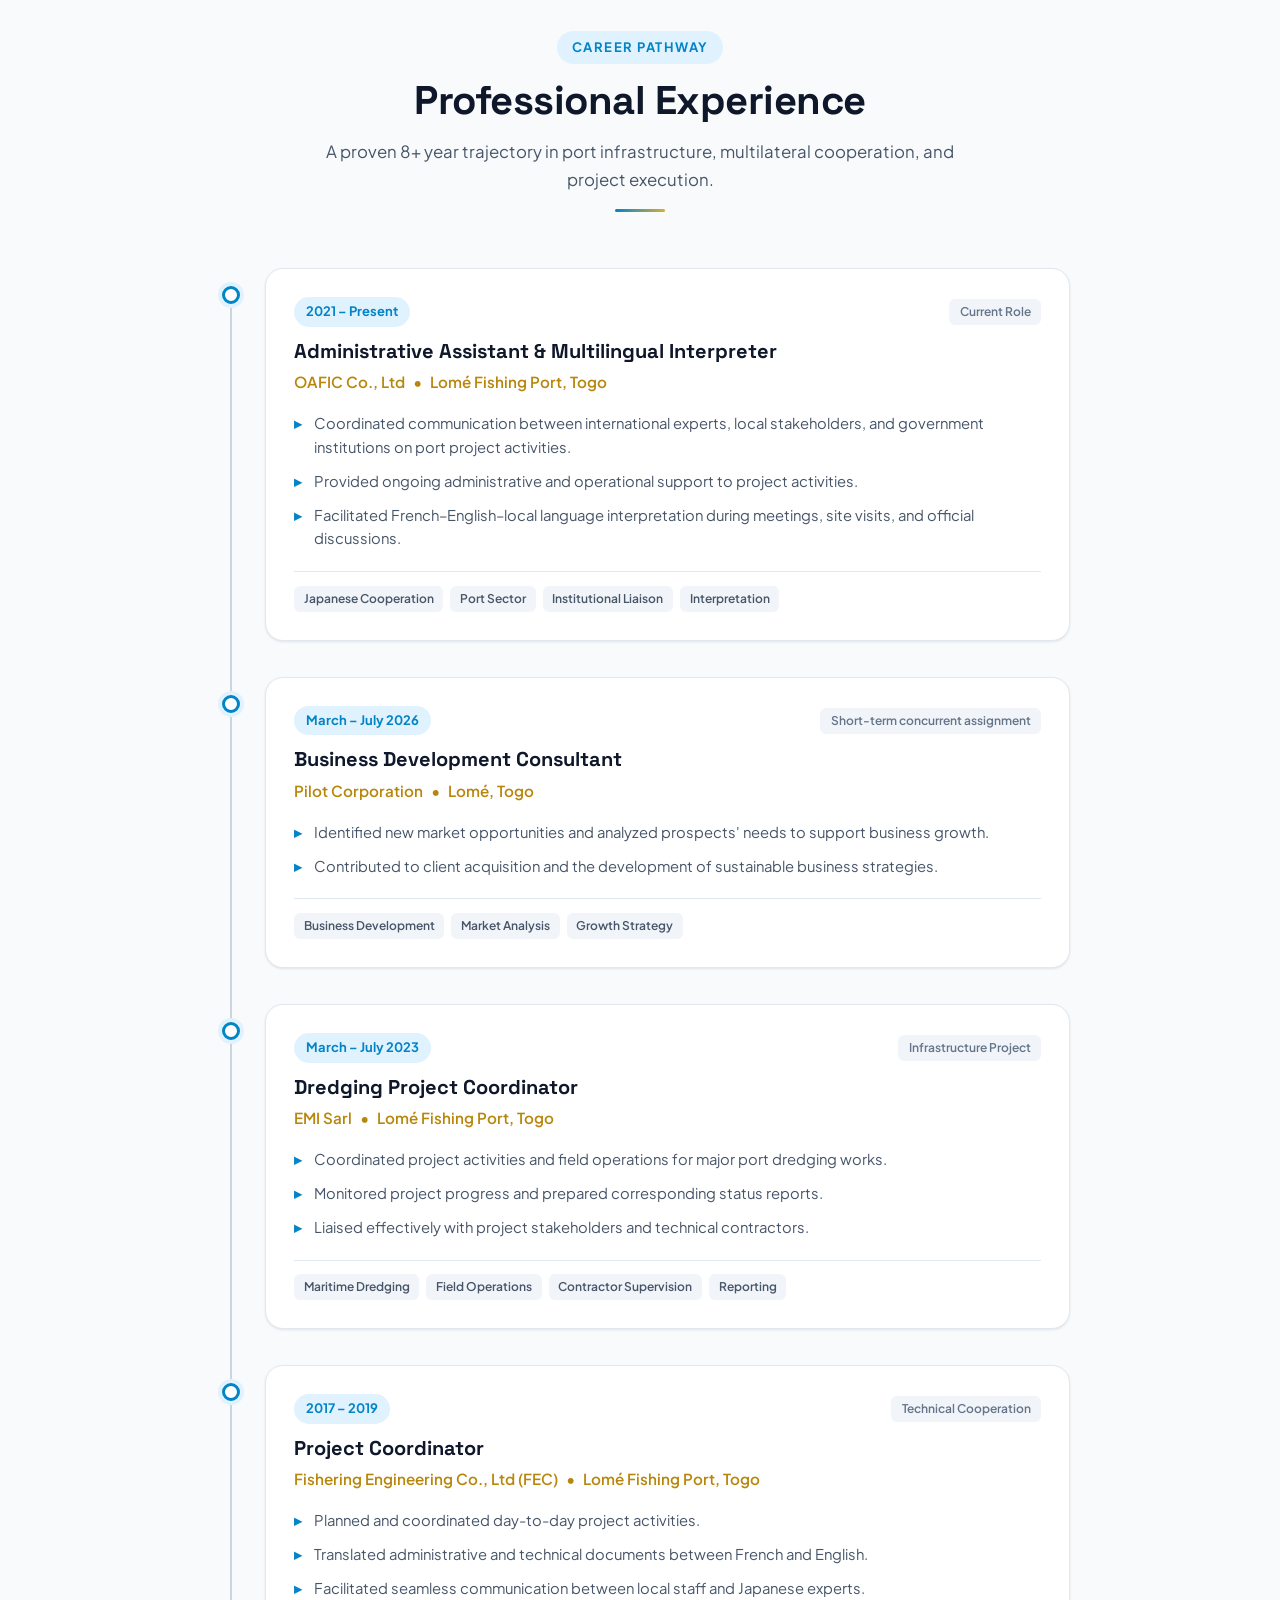
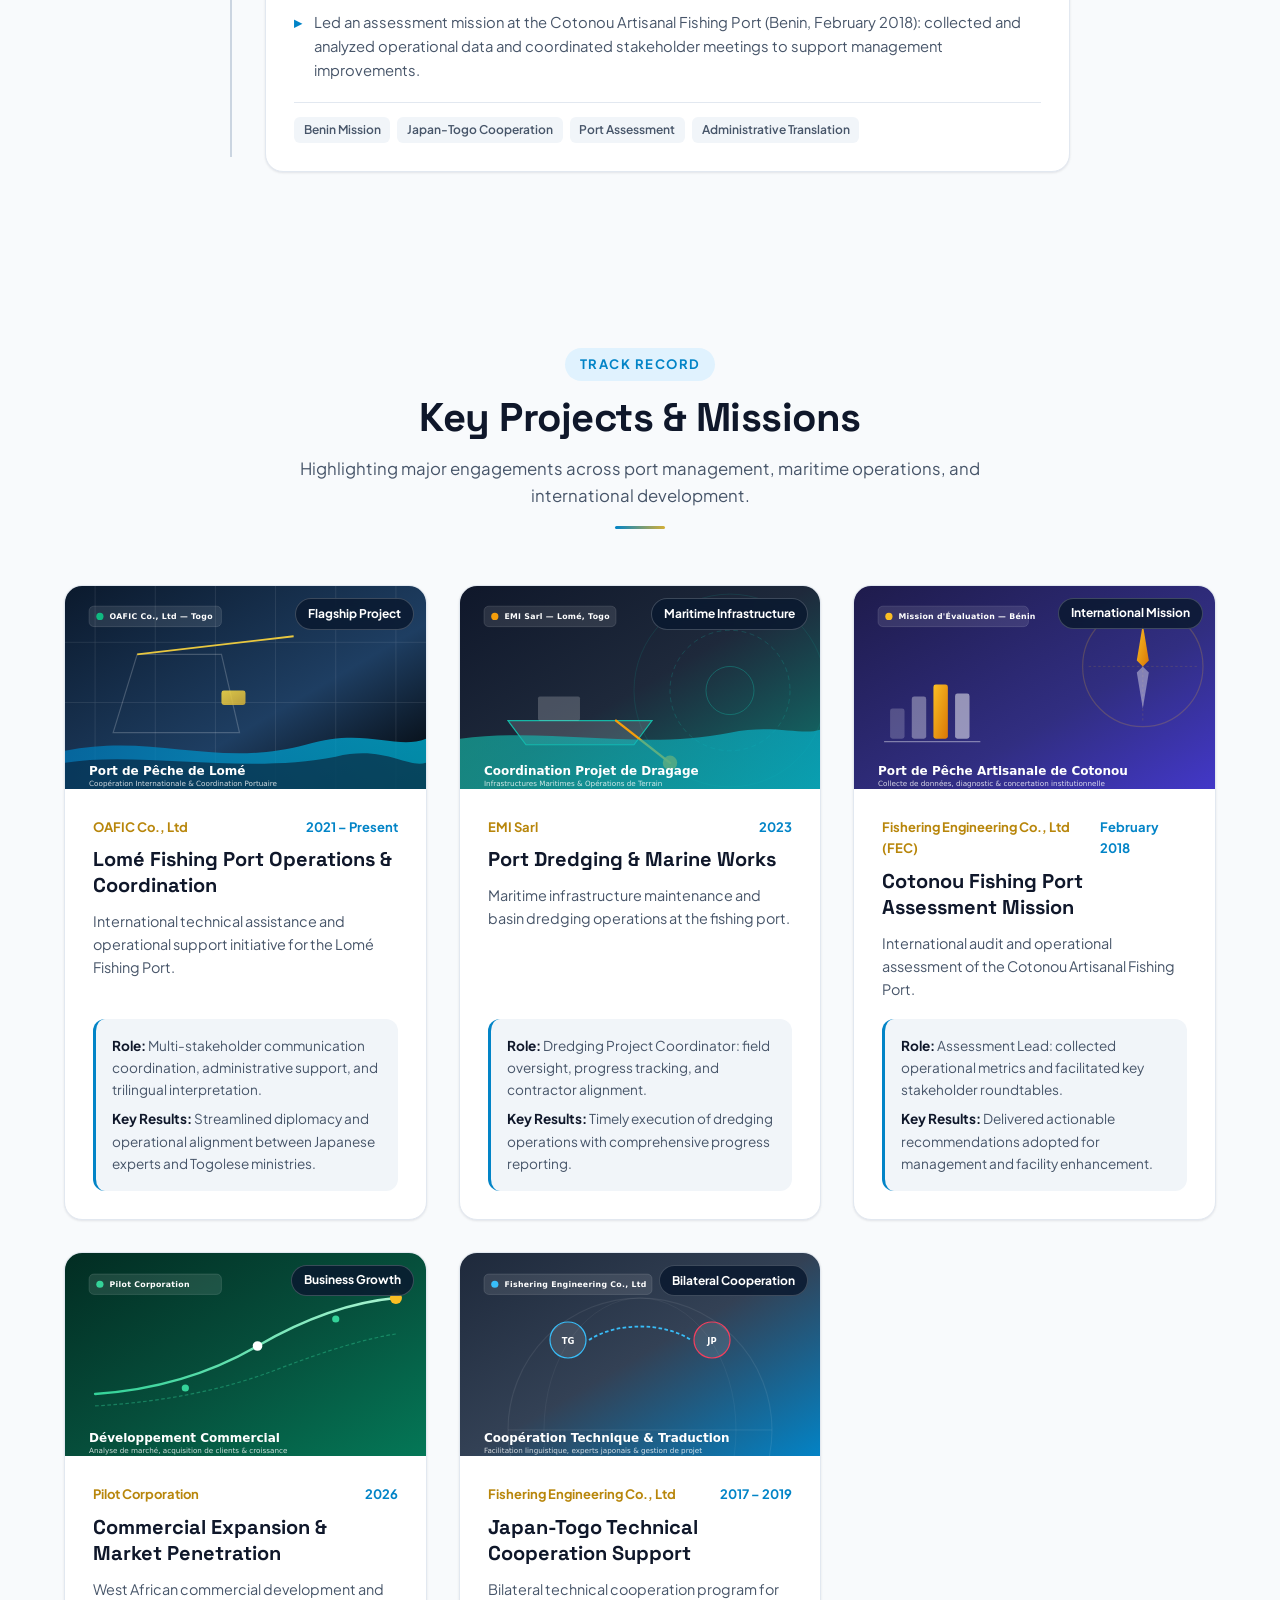
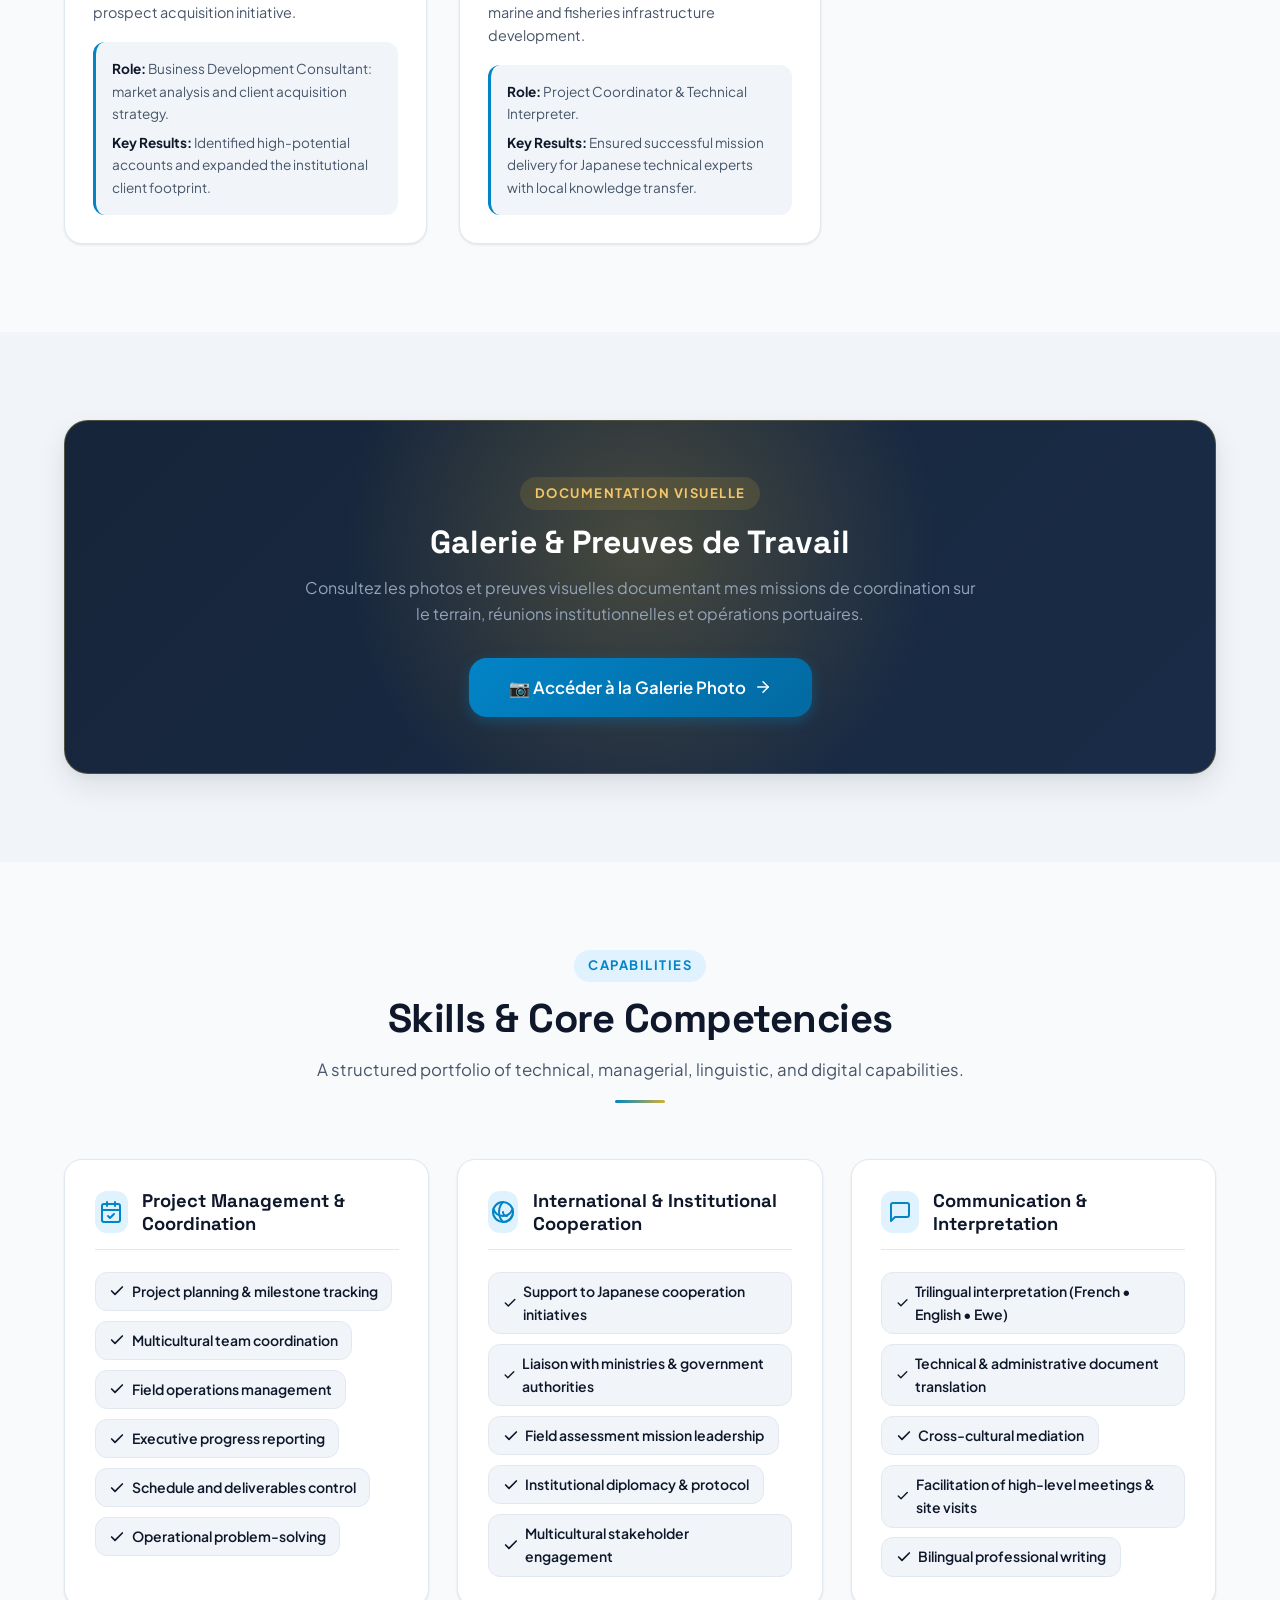
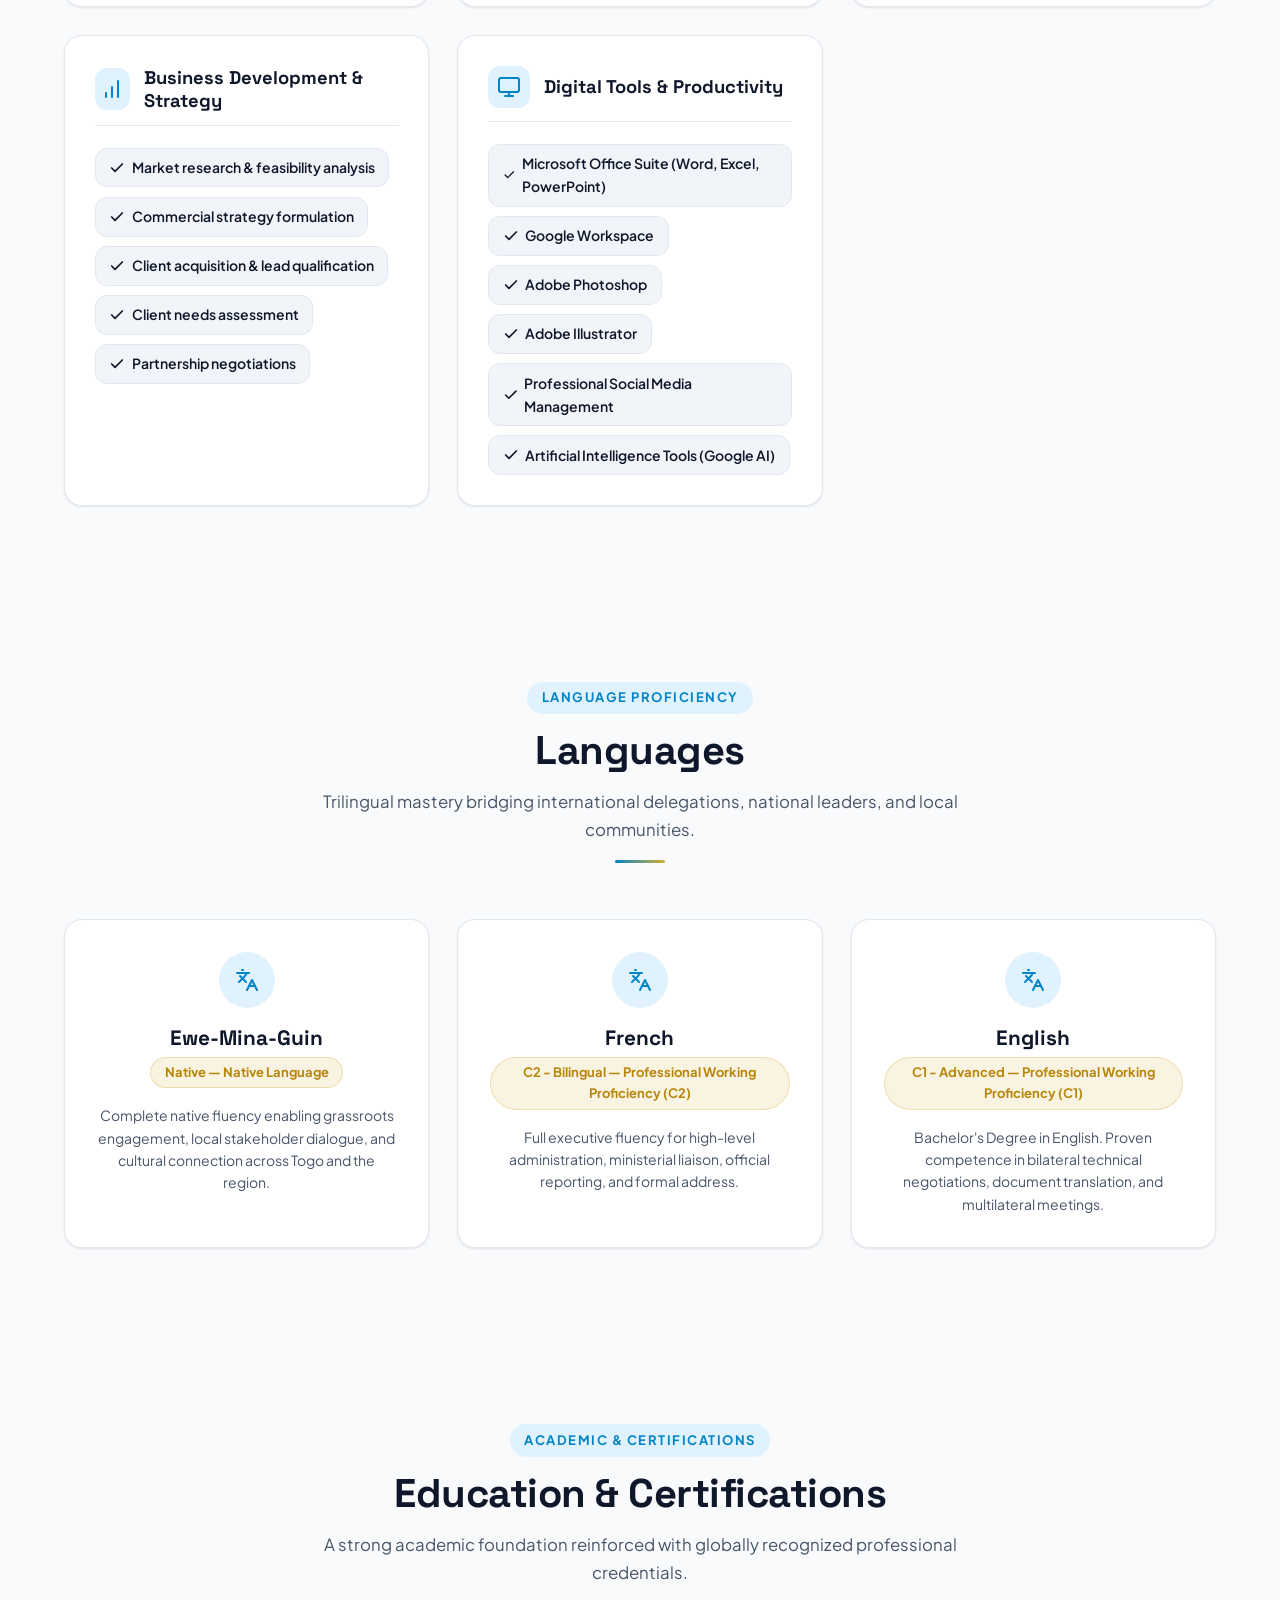
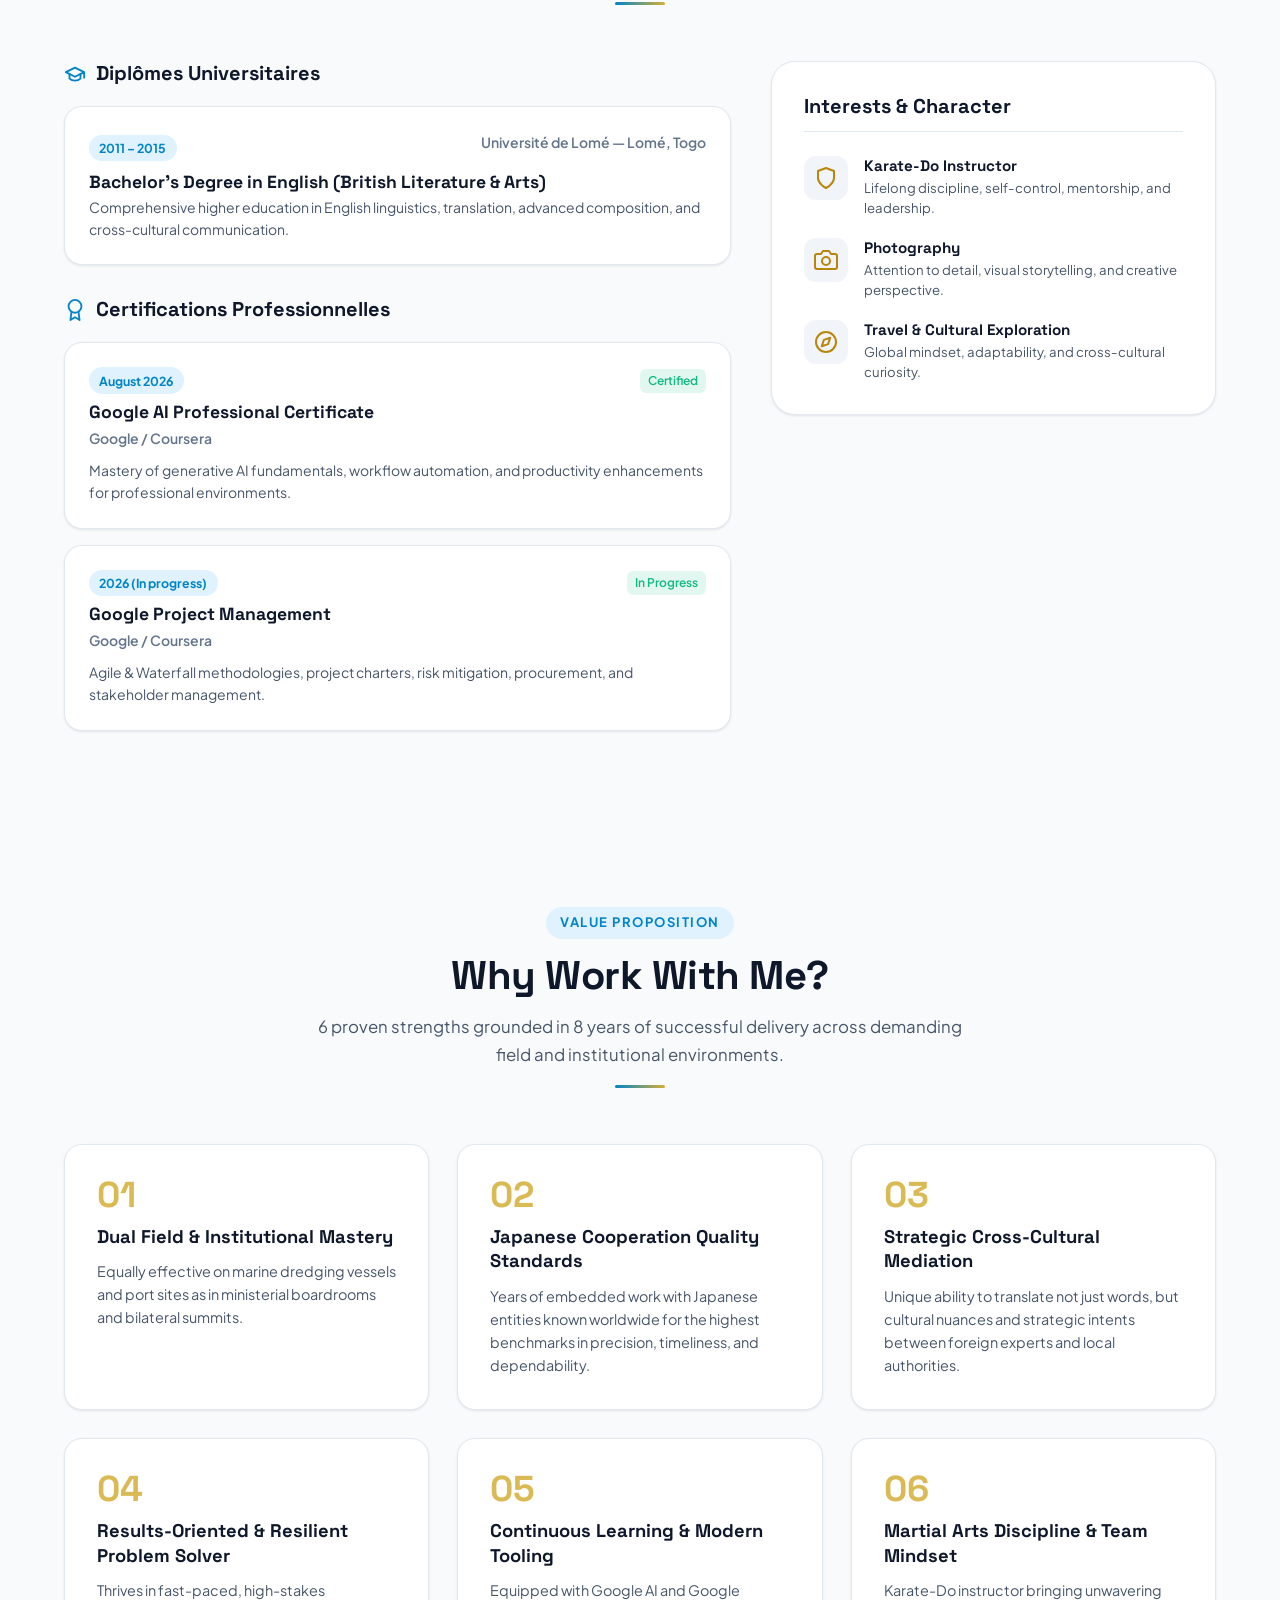
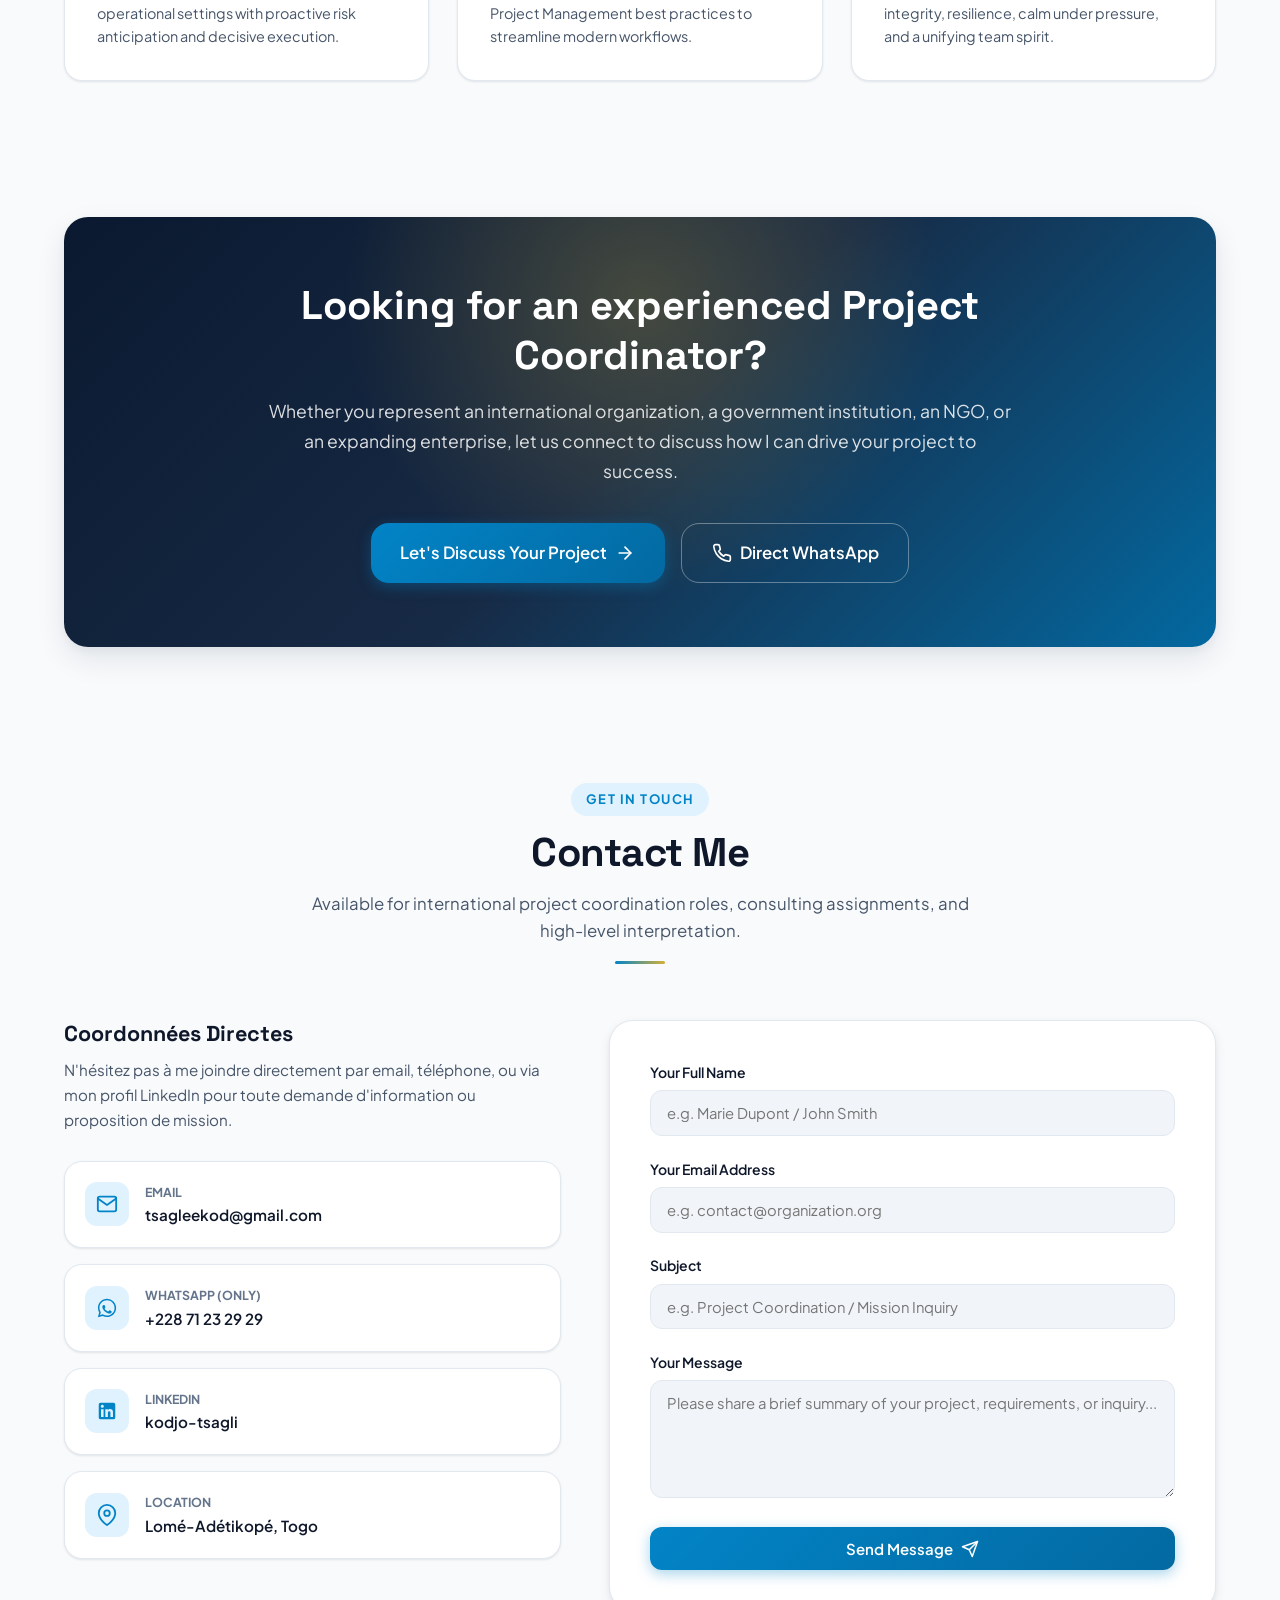
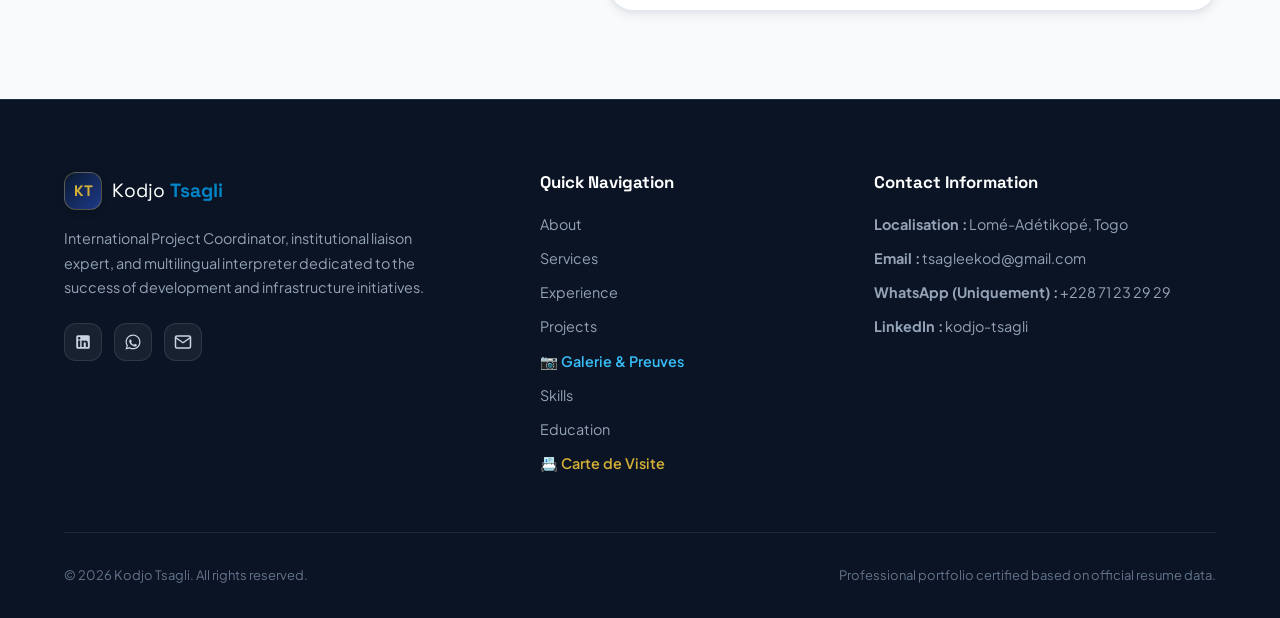
==== commit 7b615bd1: "Add files via upload" ====
--- a/index.html
+++ b/index.html
@@ -13,18 +13,22 @@
   <meta name="author" content="Kodjo Tsagli">
   <meta name="robots" content="index, follow">
   
-  <!-- Open Graph / Facebook / LinkedIn -->
-  <meta property="og:type" content="profile">
-  <meta property="og:url" content="https://kodjo-tsagli.github.io/">
+  <!-- Open Graph / Facebook / LinkedIn / WhatsApp -->
+  <meta property="og:type" content="website">
+  <meta property="og:url" content="https://kodjotsagli.github.io/portfolio/">
   <meta property="og:title" id="og-title" content="Kodjo Tsagli | Coordinateur de Projets Internationaux & Interprète Multilingue">
   <meta property="og:description" id="og-description" content="Portfolio professionnel de Kodjo Tsagli. 8+ ans d'expérience en coopération internationale, secteur portuaire et médiation trilingue (FR • EN • EWÉ).">
-  <meta property="og:image" content="assets/images/profile.jpg">
+  <meta property="og:image" content="https://kodjotsagli.github.io/portfolio/assets/images/profile.jpg">
+  <meta property="og:image:secure_url" content="https://kodjotsagli.github.io/portfolio/assets/images/profile.jpg">
+  <meta property="og:image:type" content="image/jpeg">
+  <meta property="og:image:width" content="600">
+  <meta property="og:image:height" content="600">
 
   <!-- Twitter Card -->
   <meta property="twitter:card" content="summary_large_image">
   <meta property="twitter:title" id="twitter-title" content="Kodjo Tsagli | Coordinateur de Projets Internationaux">
   <meta property="twitter:description" id="twitter-description" content="Portfolio de Kodjo Tsagli : Gestion de projets internationaux, Coopération japonaise, Interprétariat trilingue.">
-  <meta property="twitter:image" content="assets/images/profile.jpg">
+  <meta property="twitter:image" content="https://kodjotsagli.github.io/portfolio/assets/images/profile.jpg">
 
   <!-- Favicon -->
   <link rel="icon" type="image/svg+xml" href="favicon/favicon.svg">
@@ -80,6 +84,7 @@
           <li><a href="#services" class="nav-link" data-i18n="nav.services">Services</a></li>
           <li><a href="#experience" class="nav-link" data-i18n="nav.experience">Expérience</a></li>
           <li><a href="#projects" class="nav-link" data-i18n="nav.projects">Projets</a></li>
+          <li><a href="gallery.html" class="nav-link" data-i18n="nav.gallery">Galerie</a></li>
           <li><a href="#skills" class="nav-link" data-i18n="nav.skills">Compétences</a></li>
           <li><a href="#education" class="nav-link" data-i18n="nav.education">Formation</a></li>
           <li><a href="#why-me" class="nav-link" data-i18n="nav.whyMe">Pourquoi moi ?</a></li>
@@ -397,6 +402,29 @@
 
         <div class="projects-grid" id="projects-container">
           <!-- Populated dynamically via config.js -->
+        </div>
+      </div>
+    </section>
+
+    <!-- GALLERY TEASER SECTION -->
+    <section id="gallery-preview" class="section gallery-preview-section" style="background-color: var(--bg-surface-alt);">
+      <div class="container">
+        <div class="cta-box" style="background: linear-gradient(135deg, rgba(10, 25, 47, 0.95), rgba(13, 32, 61, 0.95)); border: 1px solid rgba(212, 175, 55, 0.3); border-radius: var(--radius-xl); padding: 3.5rem 2rem;">
+          <div class="cta-glow" aria-hidden="true"></div>
+          <div class="cta-content" style="text-align: center; max-width: 680px; margin: 0 auto;">
+            <span class="section-tag" style="background: rgba(212, 175, 55, 0.15); color: var(--color-gold-light); margin-bottom: 0.75rem;">Documentation Visuelle</span>
+            <h2 class="cta-title" style="color: #FFFFFF; font-size: 2rem; margin-bottom: 0.85rem;">Galerie &amp; Preuves de Travail</h2>
+            <p class="cta-subtitle" style="color: #94A3B8; font-size: 1rem; margin-bottom: 2rem; line-height: 1.6;">
+              Consultez les photos et preuves visuelles documentant mes missions de coordination sur le terrain, réunions institutionnelles et opérations portuaires.
+            </p>
+            <a href="gallery.html" class="btn btn-primary btn-large" style="padding: 0.95rem 2.5rem; margin: 0 auto; display: inline-flex;">
+              <span>📷 Accéder à la Galerie Photo</span>
+              <svg viewBox="0 0 24 24" width="18" height="18" fill="none" stroke="currentColor" stroke-width="2" stroke-linecap="round" stroke-linejoin="round">
+                <line x1="5" y1="12" x2="19" y2="12"></line>
+                <polyline points="12 5 19 12 12 19"></polyline>
+              </svg>
+            </a>
+          </div>
         </div>
       </div>
     </section>
@@ -634,8 +662,10 @@
             <li><a href="#services" data-i18n="nav.services">Services</a></li>
             <li><a href="#experience" data-i18n="nav.experience">Expérience</a></li>
             <li><a href="#projects" data-i18n="nav.projects">Projets</a></li>
+            <li><a href="gallery.html" style="color: var(--color-primary-light); font-weight: 600;">📷 Galerie &amp; Preuves</a></li>
             <li><a href="#skills" data-i18n="nav.skills">Compétences</a></li>
             <li><a href="#education" data-i18n="nav.education">Formation</a></li>
+            <li><a href="card.html" style="color: var(--color-gold); font-weight: 600;">📇 Carte de Visite</a></li>
           </ul>
         </div>
 
--- a/style.css
+++ b/style.css
@@ -0,0 +1,2104 @@
+/**
+ * PORTFOLIO PROFESSIONNEL - KODJO TSAGLI
+ * Feuillets de styles CSS modernes, accessibles et responsives
+ * Thème : Executive / Coopération Internationale & Maritime
+ */
+
+/* ==========================================================================
+   1. VARIABLES CSS & THÈMES (LIGHT / DARK)
+   ========================================================================== */
+:root {
+  /* Police de caractères */
+  --font-primary: 'Plus Jakarta Sans', -apple-system, BlinkMacSystemFont, 'Segoe UI', Roboto, sans-serif;
+  --font-heading: 'Space Grotesk', var(--font-primary);
+
+  /* Dimensions & Espacements */
+  --header-height: 74px;
+  --container-max-width: 1200px;
+  --radius-sm: 6px;
+  --radius-md: 12px;
+  --radius-lg: 18px;
+  --radius-xl: 24px;
+  --radius-full: 9999px;
+
+  /* Transitions */
+  --transition-fast: 0.2s cubic-bezier(0.4, 0, 0.2, 1);
+  --transition-normal: 0.3s cubic-bezier(0.4, 0, 0.2, 1);
+  --transition-slow: 0.5s cubic-bezier(0.4, 0, 0.2, 1);
+
+  /* Accents Communs */
+  --color-gold: #D4AF37;
+  --color-gold-light: #F3C669;
+  --color-gold-dark: #B8860B;
+  --color-primary: #0284C7;
+  --color-primary-dark: #0369A1;
+  --color-primary-light: #38BDF8;
+  --color-success: #10B981;
+}
+
+/* THÈME CLAIR (Par défaut) */
+[data-theme="light"] {
+  --bg-body: #F8FAFC;
+  --bg-surface: #FFFFFF;
+  --bg-surface-elevated: #FFFFFF;
+  --bg-surface-alt: #F1F5F9;
+  --bg-surface-subtle: #F8FAFC;
+  --bg-header: rgba(255, 255, 255, 0.85);
+
+  --text-primary: #0F172A;
+  --text-secondary: #475569;
+  --text-muted: #64748B;
+  --text-inverse: #FFFFFF;
+
+  --border-subtle: #E2E8F0;
+  --border-medium: #CBD5E1;
+  --border-focus: var(--color-primary);
+
+  --shadow-sm: 0 1px 3px rgba(15, 23, 42, 0.06), 0 1px 2px rgba(15, 23, 42, 0.04);
+  --shadow-md: 0 4px 12px rgba(15, 23, 42, 0.07), 0 2px 4px rgba(15, 23, 42, 0.04);
+  --shadow-lg: 0 12px 30px rgba(15, 23, 42, 0.09), 0 4px 8px rgba(15, 23, 42, 0.04);
+  --shadow-glow: 0 0 25px rgba(2, 132, 199, 0.2);
+
+  --badge-bg: #E0F2FE;
+  --badge-text: #0369A1;
+  --hero-glow-1: rgba(2, 132, 199, 0.12);
+  --hero-glow-2: rgba(212, 175, 55, 0.1);
+  --grid-line-color: rgba(15, 23, 42, 0.04);
+}
+
+/* THÈME SOMBRE */
+[data-theme="dark"] {
+  --bg-body: #0A111E;
+  --bg-surface: #111C2E;
+  --bg-surface-elevated: #18263E;
+  --bg-surface-alt: #162238;
+  --bg-surface-subtle: #0E1726;
+  --bg-header: rgba(10, 17, 30, 0.85);
+
+  --text-primary: #F1F5F9;
+  --text-secondary: #94A3B8;
+  --text-muted: #64748B;
+  --text-inverse: #0F172A;
+
+  --border-subtle: #1E2E48;
+  --border-medium: #2B3F60;
+  --border-focus: var(--color-primary-light);
+
+  --shadow-sm: 0 1px 3px rgba(0, 0, 0, 0.3);
+  --shadow-md: 0 6px 18px rgba(0, 0, 0, 0.4);
+  --shadow-lg: 0 16px 36px rgba(0, 0, 0, 0.5);
+  --shadow-glow: 0 0 30px rgba(2, 132, 199, 0.25);
+
+  --badge-bg: rgba(2, 132, 199, 0.2);
+  --badge-text: #38BDF8;
+  --hero-glow-1: rgba(2, 132, 199, 0.18);
+  --hero-glow-2: rgba(212, 175, 55, 0.15);
+  --grid-line-color: rgba(255, 255, 255, 0.03);
+}
+
+/* ==========================================================================
+   2. RESET & BASE STYLES
+   ========================================================================== */
+*, *::before, *::after {
+  box-sizing: border-box;
+  margin: 0;
+  padding: 0;
+}
+
+html {
+  scroll-behavior: smooth;
+  scroll-padding-top: var(--header-height);
+  font-size: 16px;
+}
+
+body {
+  font-family: var(--font-primary);
+  background-color: var(--bg-body);
+  color: var(--text-primary);
+  line-height: 1.65;
+  -webkit-font-smoothing: antialiased;
+  -moz-osx-font-smoothing: grayscale;
+  overflow-x: hidden;
+  transition: background-color var(--transition-normal), color var(--transition-normal);
+}
+
+img, svg {
+  display: block;
+  max-width: 100%;
+}
+
+a {
+  color: inherit;
+  text-decoration: none;
+  transition: color var(--transition-fast);
+}
+
+button, input, textarea {
+  font-family: inherit;
+  font-size: inherit;
+  border: none;
+  outline: none;
+}
+
+button {
+  cursor: pointer;
+  background: none;
+}
+
+ul {
+  list-style: none;
+}
+
+.container {
+  width: 100%;
+  max-width: var(--container-max-width);
+  margin-left: auto;
+  margin-right: auto;
+  padding-left: 1.5rem;
+  padding-right: 1.5rem;
+}
+
+.section {
+  padding: 5.5rem 0;
+  position: relative;
+}
+
+/* ==========================================================================
+   3. TYPOGRAPHIE & EN-TÊTES DE SECTIONS
+   ========================================================================== */
+h1, h2, h3, h4, h5, h6 {
+  font-family: var(--font-heading);
+  color: var(--text-primary);
+  font-weight: 700;
+  line-height: 1.25;
+}
+
+.section-header {
+  margin-bottom: 3.5rem;
+}
+
+.section-header.text-center {
+  text-align: center;
+}
+
+.section-tag {
+  display: inline-block;
+  font-size: 0.8125rem;
+  font-weight: 700;
+  text-transform: uppercase;
+  letter-spacing: 1.5px;
+  color: var(--color-primary);
+  background-color: var(--badge-bg);
+  padding: 0.35rem 0.9rem;
+  border-radius: var(--radius-full);
+  margin-bottom: 0.75rem;
+}
+
+.section-title {
+  font-size: clamp(1.85rem, 3.5vw, 2.5rem);
+  letter-spacing: -0.5px;
+  margin-bottom: 0.75rem;
+}
+
+.section-subtitle {
+  font-size: 1.05rem;
+  color: var(--text-secondary);
+  max-width: 680px;
+  margin-left: auto;
+  margin-right: auto;
+}
+
+.section-divider {
+  width: 50px;
+  height: 3px;
+  background: linear-gradient(90deg, var(--color-primary), var(--color-gold));
+  border-radius: var(--radius-full);
+  margin-top: 1rem;
+}
+
+.section-divider.center {
+  margin-left: auto;
+  margin-right: auto;
+}
+
+/* ==========================================================================
+   4. BOUTONS & COMPOSANTS D'ACTION
+   ========================================================================== */
+.btn {
+  display: inline-flex;
+  align-items: center;
+  justify-content: center;
+  gap: 0.5rem;
+  padding: 0.75rem 1.4rem;
+  font-size: 0.9375rem;
+  font-weight: 600;
+  border-radius: var(--radius-md);
+  transition: all var(--transition-fast);
+  text-decoration: none;
+  white-space: nowrap;
+}
+
+.btn-primary {
+  background: linear-gradient(135deg, var(--color-primary), var(--color-primary-dark));
+  color: #FFFFFF;
+  box-shadow: 0 4px 14px rgba(2, 132, 199, 0.35);
+}
+
+.btn-primary:hover {
+  background: linear-gradient(135deg, var(--color-primary-light), var(--color-primary));
+  box-shadow: 0 6px 18px rgba(2, 132, 199, 0.45);
+  transform: translateY(-2px);
+  color: #FFFFFF;
+}
+
+.btn-secondary {
+  background-color: var(--bg-surface);
+  color: var(--text-primary);
+  border: 1px solid var(--border-medium);
+  box-shadow: var(--shadow-sm);
+}
+
+.btn-secondary:hover {
+  border-color: var(--color-primary);
+  background-color: var(--bg-surface-alt);
+  color: var(--color-primary);
+  transform: translateY(-2px);
+}
+
+.btn-outline {
+  background-color: transparent;
+  color: var(--text-primary);
+  border: 1.5px solid var(--border-medium);
+}
+
+.btn-outline:hover {
+  border-color: var(--color-gold);
+  color: var(--color-gold);
+  background-color: rgba(212, 175, 55, 0.08);
+  transform: translateY(-2px);
+}
+
+.btn-large {
+  padding: 0.95rem 1.85rem;
+  font-size: 1.05rem;
+  border-radius: var(--radius-lg);
+}
+
+.btn-block {
+  width: 100%;
+}
+
+/* ==========================================================================
+   5. HEADER & NAVIGATION
+   ========================================================================== */
+.site-header {
+  position: fixed;
+  top: 0;
+  left: 0;
+  width: 100%;
+  height: var(--header-height);
+  background-color: var(--bg-header);
+  backdrop-filter: blur(14px);
+  -webkit-backdrop-filter: blur(14px);
+  border-bottom: 1px solid var(--border-subtle);
+  z-index: 1000;
+  transition: all var(--transition-normal);
+}
+
+.site-header.scrolled {
+  box-shadow: var(--shadow-md);
+  height: 66px;
+}
+
+.nav-container {
+  display: flex;
+  align-items: center;
+  justify-content: space-between;
+  height: 100%;
+}
+
+/* Logo */
+.brand-logo {
+  display: flex;
+  align-items: center;
+  gap: 0.65rem;
+  font-size: 1.2rem;
+  font-family: var(--font-heading);
+  color: var(--text-primary);
+}
+
+.logo-mark {
+  display: flex;
+  align-items: center;
+  justify-content: center;
+  width: 38px;
+  height: 38px;
+  background: linear-gradient(135deg, #0A192F, #1E3A8A);
+  color: var(--color-gold);
+  font-weight: 800;
+  font-size: 0.95rem;
+  border-radius: var(--radius-md);
+  border: 1px solid rgba(212, 175, 55, 0.35);
+  box-shadow: 0 2px 8px rgba(0, 0, 0, 0.15);
+}
+
+.logo-text strong {
+  color: var(--color-primary);
+}
+
+/* Menu Links */
+.main-nav .nav-list {
+  display: flex;
+  align-items: center;
+  gap: 1.5rem;
+}
+
+.nav-link {
+  font-size: 0.9rem;
+  font-weight: 600;
+  color: var(--text-secondary);
+  padding: 0.4rem 0.2rem;
+  position: relative;
+  transition: color var(--transition-fast);
+}
+
+.nav-link::after {
+  content: '';
+  position: absolute;
+  bottom: -2px;
+  left: 0;
+  width: 0%;
+  height: 2px;
+  background: linear-gradient(90deg, var(--color-primary), var(--color-gold));
+  border-radius: var(--radius-full);
+  transition: width var(--transition-fast);
+}
+
+.nav-link:hover, .nav-link.active {
+  color: var(--color-primary);
+}
+
+.nav-link:hover::after, .nav-link.active::after {
+  width: 100%;
+}
+
+.nav-link-highlight {
+  color: var(--color-primary);
+  background-color: var(--badge-bg);
+  padding: 0.4rem 0.9rem;
+  border-radius: var(--radius-full);
+}
+
+.nav-link-highlight::after {
+  display: none;
+}
+
+.nav-link-highlight:hover {
+  background-color: var(--color-primary);
+  color: #FFFFFF;
+}
+
+/* Action Controls (Lang, Theme, Mobile toggle) */
+.nav-actions {
+  display: flex;
+  align-items: center;
+  gap: 0.65rem;
+}
+
+.lang-switch-btn {
+  display: flex;
+  align-items: center;
+  gap: 0.25rem;
+  background-color: var(--bg-surface-alt);
+  padding: 0.35rem 0.65rem;
+  border-radius: var(--radius-full);
+  border: 1px solid var(--border-subtle);
+  font-size: 0.8125rem;
+  font-weight: 700;
+  color: var(--text-secondary);
+  transition: all var(--transition-fast);
+}
+
+.lang-switch-btn:hover {
+  border-color: var(--border-medium);
+  color: var(--text-primary);
+}
+
+.lang-opt {
+  padding: 0.1rem 0.25rem;
+  border-radius: 4px;
+}
+
+.lang-opt.active {
+  color: var(--color-primary);
+  background-color: var(--bg-surface);
+  box-shadow: 0 1px 3px rgba(0, 0, 0, 0.08);
+}
+
+.lang-divider {
+  color: var(--border-medium);
+  font-weight: 400;
+}
+
+.theme-switch-btn {
+  display: flex;
+  align-items: center;
+  justify-content: center;
+  width: 36px;
+  height: 36px;
+  border-radius: var(--radius-full);
+  background-color: var(--bg-surface-alt);
+  border: 1px solid var(--border-subtle);
+  color: var(--text-secondary);
+  transition: all var(--transition-fast);
+}
+
+.theme-switch-btn:hover {
+  color: var(--color-gold);
+  border-color: var(--color-gold);
+  transform: rotate(15deg);
+}
+
+[data-theme="light"] .moon-icon {
+  display: block;
+}
+[data-theme="light"] .sun-icon {
+  display: none;
+}
+[data-theme="dark"] .moon-icon {
+  display: none;
+}
+[data-theme="dark"] .sun-icon {
+  display: block;
+}
+
+/* Mobile Toggle */
+.mobile-toggle-btn {
+  display: none;
+  flex-direction: column;
+  justify-content: space-around;
+  width: 36px;
+  height: 36px;
+  padding: 8px 6px;
+  border-radius: var(--radius-sm);
+  background-color: var(--bg-surface-alt);
+  border: 1px solid var(--border-subtle);
+}
+
+.hamburger-bar {
+  width: 100%;
+  height: 2px;
+  background-color: var(--text-primary);
+  border-radius: 2px;
+  transition: all var(--transition-fast);
+}
+
+.mobile-toggle-btn.open .hamburger-bar:nth-child(1) {
+  transform: translateY(6px) rotate(45deg);
+}
+.mobile-toggle-btn.open .hamburger-bar:nth-child(2) {
+  opacity: 0;
+}
+.mobile-toggle-btn.open .hamburger-bar:nth-child(3) {
+  transform: translateY(-6px) rotate(-45deg);
+}
+
+/* ==========================================================================
+   6. HERO SECTION
+   ========================================================================== */
+.hero-section {
+  position: relative;
+  min-height: calc(100vh - var(--header-height));
+  display: flex;
+  align-items: center;
+  padding: 4.5rem 0 5.5rem;
+  overflow: hidden;
+}
+
+.hero-bg-shapes {
+  position: absolute;
+  inset: 0;
+  pointer-events: none;
+  z-index: 0;
+}
+
+.shape-glow {
+  position: absolute;
+  border-radius: 50%;
+  filter: blur(80px);
+}
+
+.glow-1 {
+  top: 10%;
+  right: 5%;
+  width: 450px;
+  height: 450px;
+  background: var(--hero-glow-1);
+}
+
+.glow-2 {
+  bottom: 10%;
+  left: -5%;
+  width: 400px;
+  height: 400px;
+  background: var(--hero-glow-2);
+}
+
+.grid-overlay {
+  position: absolute;
+  inset: 0;
+  background-image: 
+    linear-gradient(to right, var(--grid-line-color) 1px, transparent 1px),
+    linear-gradient(to bottom, var(--grid-line-color) 1px, transparent 1px);
+  background-size: 40px 40px;
+}
+
+.hero-container {
+  display: grid;
+  grid-template-columns: 1.15fr 0.85fr;
+  gap: 3.5rem;
+  align-items: center;
+  position: relative;
+  z-index: 1;
+}
+
+/* Hero Content */
+.badge-status-wrap {
+  display: inline-flex;
+  align-items: center;
+  gap: 0.5rem;
+  background-color: var(--bg-surface);
+  border: 1px solid var(--border-medium);
+  padding: 0.35rem 0.85rem;
+  border-radius: var(--radius-full);
+  box-shadow: var(--shadow-sm);
+  margin-bottom: 1.25rem;
+}
+
+.status-indicator {
+  width: 8px;
+  height: 8px;
+  border-radius: 50%;
+  background-color: var(--color-success);
+  box-shadow: 0 0 0 3px rgba(16, 185, 129, 0.25);
+  animation: pulse-status 2s infinite;
+}
+
+@keyframes pulse-status {
+  0% { box-shadow: 0 0 0 0 rgba(16, 185, 129, 0.4); }
+  70% { box-shadow: 0 0 0 6px rgba(16, 185, 129, 0); }
+  100% { box-shadow: 0 0 0 0 rgba(16, 185, 129, 0); }
+}
+
+.status-text {
+  font-size: 0.8125rem;
+  font-weight: 600;
+  color: var(--text-secondary);
+}
+
+.hero-greeting {
+  font-size: 1.1rem;
+  font-weight: 600;
+  color: var(--color-primary);
+  margin-bottom: 0.25rem;
+}
+
+.hero-name {
+  font-size: clamp(2.4rem, 5vw, 3.8rem);
+  font-weight: 800;
+  letter-spacing: -1.5px;
+  line-height: 1.1;
+  margin-bottom: 1rem;
+}
+
+.hero-name span {
+  color: var(--color-primary);
+  background: linear-gradient(135deg, var(--color-primary), var(--color-gold));
+  -webkit-background-clip: text;
+  -webkit-text-fill-color: transparent;
+}
+
+.hero-title {
+  font-size: clamp(1.05rem, 2vw, 1.3rem);
+  font-weight: 600;
+  color: var(--text-primary);
+  line-height: 1.4;
+  margin-bottom: 1.25rem;
+}
+
+.hero-subtitle {
+  font-size: 1.05rem;
+  color: var(--text-secondary);
+  line-height: 1.7;
+  max-width: 580px;
+  margin-bottom: 2rem;
+}
+
+.hero-actions {
+  display: flex;
+  flex-wrap: wrap;
+  align-items: center;
+  gap: 0.9rem;
+  margin-bottom: 2.75rem;
+}
+
+/* Hero Stats Grid */
+.hero-stats-grid {
+  display: grid;
+  grid-template-columns: repeat(4, 1fr);
+  gap: 1rem;
+  padding-top: 1.5rem;
+  border-top: 1px solid var(--border-subtle);
+}
+
+.stat-card {
+  text-align: left;
+}
+
+.stat-val {
+  font-family: var(--font-heading);
+  font-size: 1.45rem;
+  font-weight: 800;
+  color: var(--text-primary);
+  line-height: 1.1;
+  margin-bottom: 0.25rem;
+}
+
+.stat-label {
+  font-size: 0.775rem;
+  color: var(--text-muted);
+  font-weight: 500;
+}
+
+/* Hero Visual / Avatar Card */
+.hero-visual {
+  display: flex;
+  justify-content: center;
+  position: relative;
+}
+
+.profile-card-wrap {
+  position: relative;
+  width: 320px;
+  max-width: 100%;
+}
+
+.profile-avatar-frame {
+  position: relative;
+  width: 100%;
+  aspect-ratio: 1 / 1;
+  border-radius: var(--radius-xl);
+  overflow: hidden;
+  box-shadow: var(--shadow-lg);
+  border: 4px solid var(--bg-surface);
+  background: var(--bg-surface-elevated);
+}
+
+.profile-img {
+  width: 100%;
+  height: 100%;
+  object-fit: cover;
+  object-position: top center;
+  transition: transform var(--transition-slow);
+}
+
+.profile-card-wrap:hover .profile-img {
+  transform: scale(1.03);
+}
+
+.avatar-glow-ring {
+  position: absolute;
+  inset: -12px;
+  border-radius: 32px;
+  background: linear-gradient(135deg, var(--color-primary), var(--color-gold));
+  z-index: -1;
+  opacity: 0.35;
+  filter: blur(16px);
+}
+
+/* Floating Badges */
+.floating-badge {
+  position: absolute;
+  display: flex;
+  align-items: center;
+  gap: 0.75rem;
+  padding: 0.7rem 1rem;
+  background: var(--bg-surface);
+  border: 1px solid var(--border-medium);
+  border-radius: var(--radius-lg);
+  box-shadow: var(--shadow-md);
+  backdrop-filter: blur(8px);
+  z-index: 2;
+  transition: transform var(--transition-fast);
+}
+
+.floating-badge:hover {
+  transform: translateY(-3px);
+}
+
+.badge-icon-box {
+  display: flex;
+  align-items: center;
+  justify-content: center;
+  width: 38px;
+  height: 38px;
+  border-radius: var(--radius-md);
+  background: var(--badge-bg);
+  color: var(--color-primary);
+}
+
+.badge-text {
+  display: flex;
+  flex-direction: column;
+}
+
+.badge-number {
+  font-size: 0.95rem;
+  font-weight: 800;
+  color: var(--text-primary);
+  line-height: 1.2;
+}
+
+.badge-subtitle {
+  font-size: 0.75rem;
+  color: var(--text-muted);
+  font-weight: 500;
+}
+
+.badge-exp {
+  top: -15px;
+  left: -25px;
+}
+
+.badge-lang {
+  bottom: -20px;
+  right: -20px;
+}
+
+/* ==========================================================================
+   7. ABOUT SECTION
+   ========================================================================== */
+.about-section {
+  background-color: var(--bg-surface-subtle);
+}
+
+.about-grid {
+  display: grid;
+  grid-template-columns: 1.15fr 0.85fr;
+  gap: 3.5rem;
+  align-items: start;
+}
+
+.lead-text {
+  font-size: 1.15rem;
+  font-weight: 600;
+  color: var(--text-primary);
+  line-height: 1.7;
+  margin-bottom: 1.25rem;
+}
+
+.about-paragraphs p {
+  font-size: 1rem;
+  color: var(--text-secondary);
+  line-height: 1.75;
+  margin-bottom: 1.1rem;
+}
+
+/* Snapshot Info Box */
+.about-contact-snapshot {
+  display: grid;
+  grid-template-columns: repeat(2, 1fr);
+  gap: 0.85rem 1.5rem;
+  margin-top: 2rem;
+  padding: 1.25rem 1.5rem;
+  background-color: var(--bg-surface);
+  border: 1px solid var(--border-subtle);
+  border-radius: var(--radius-md);
+  box-shadow: var(--shadow-sm);
+}
+
+.snapshot-item {
+  display: flex;
+  flex-direction: column;
+  font-size: 0.875rem;
+}
+
+.snapshot-label {
+  font-size: 0.75rem;
+  font-weight: 700;
+  text-transform: uppercase;
+  color: var(--text-muted);
+  margin-bottom: 0.15rem;
+}
+
+.snapshot-value, .snapshot-link {
+  font-weight: 600;
+  color: var(--text-primary);
+}
+
+.snapshot-link:hover {
+  color: var(--color-primary);
+}
+
+/* Highlights Column */
+.about-highlights-col {
+  display: flex;
+  flex-direction: column;
+  gap: 1rem;
+}
+
+.highlight-card {
+  display: flex;
+  align-items: flex-start;
+  gap: 1.1rem;
+  padding: 1.35rem;
+  background-color: var(--bg-surface);
+  border: 1px solid var(--border-subtle);
+  border-radius: var(--radius-lg);
+  box-shadow: var(--shadow-sm);
+  transition: all var(--transition-fast);
+}
+
+.highlight-card:hover {
+  border-color: var(--border-medium);
+  transform: translateX(4px);
+  box-shadow: var(--shadow-md);
+}
+
+.highlight-icon {
+  flex-shrink: 0;
+  width: 44px;
+  height: 44px;
+  display: flex;
+  align-items: center;
+  justify-content: center;
+  border-radius: var(--radius-md);
+  background: var(--badge-bg);
+  color: var(--color-primary);
+}
+
+.highlight-info h4 {
+  font-size: 1rem;
+  font-weight: 700;
+  margin-bottom: 0.3rem;
+}
+
+.highlight-info p {
+  font-size: 0.875rem;
+  color: var(--text-secondary);
+  line-height: 1.5;
+}
+
+/* ==========================================================================
+   8. SERVICES SECTION
+   ========================================================================== */
+.services-grid {
+  display: grid;
+  grid-template-columns: repeat(3, 1fr);
+  gap: 1.75rem;
+}
+
+.service-card {
+  display: flex;
+  flex-direction: column;
+  background-color: var(--bg-surface);
+  border: 1px solid var(--border-subtle);
+  border-radius: var(--radius-lg);
+  padding: 2rem;
+  box-shadow: var(--shadow-sm);
+  transition: all var(--transition-normal);
+  position: relative;
+  overflow: hidden;
+}
+
+.service-card::before {
+  content: '';
+  position: absolute;
+  top: 0;
+  left: 0;
+  width: 100%;
+  height: 3px;
+  background: linear-gradient(90deg, var(--color-primary), var(--color-gold));
+  opacity: 0;
+  transition: opacity var(--transition-fast);
+}
+
+.service-card:hover {
+  transform: translateY(-6px);
+  box-shadow: var(--shadow-lg);
+  border-color: var(--border-medium);
+}
+
+.service-card:hover::before {
+  opacity: 1;
+}
+
+.service-icon-box {
+  width: 52px;
+  height: 52px;
+  display: flex;
+  align-items: center;
+  justify-content: center;
+  border-radius: var(--radius-md);
+  background: linear-gradient(135deg, var(--badge-bg), var(--bg-surface-alt));
+  color: var(--color-primary);
+  margin-bottom: 1.35rem;
+  transition: transform var(--transition-fast);
+}
+
+.service-card:hover .service-icon-box {
+  transform: scale(1.1) rotate(5deg);
+  background: var(--color-primary);
+  color: #FFFFFF;
+}
+
+.service-title {
+  font-size: 1.2rem;
+  font-weight: 700;
+  margin-bottom: 0.75rem;
+  line-height: 1.35;
+}
+
+.service-description {
+  font-size: 0.925rem;
+  color: var(--text-secondary);
+  line-height: 1.65;
+  margin-bottom: 1.35rem;
+}
+
+.service-details-list {
+  margin-top: auto;
+  padding-top: 1rem;
+  border-top: 1px solid var(--border-subtle);
+}
+
+.service-detail-item {
+  display: flex;
+  align-items: center;
+  gap: 0.5rem;
+  font-size: 0.85rem;
+  color: var(--text-muted);
+  margin-bottom: 0.4rem;
+}
+
+.service-detail-item svg {
+  color: var(--color-primary);
+  flex-shrink: 0;
+}
+
+/* ==========================================================================
+   9. EXPERIENCE SECTION (TIMELINE)
+   ========================================================================== */
+.experience-section {
+  background-color: var(--bg-surface-subtle);
+}
+
+.timeline-wrapper {
+  position: relative;
+  max-width: 860px;
+  margin: 0 auto;
+}
+
+.timeline-track {
+  position: absolute;
+  top: 15px;
+  bottom: 15px;
+  left: 20px;
+  width: 2px;
+  background: var(--border-medium);
+}
+
+.timeline-items {
+  display: flex;
+  flex-direction: column;
+  gap: 2.25rem;
+}
+
+.timeline-card-item {
+  position: relative;
+  padding-left: 55px;
+}
+
+.timeline-dot {
+  position: absolute;
+  top: 18px;
+  left: 12px;
+  width: 18px;
+  height: 18px;
+  border-radius: 50%;
+  background-color: var(--bg-surface);
+  border: 3px solid var(--color-primary);
+  box-shadow: 0 0 0 4px var(--badge-bg);
+  z-index: 2;
+  transition: all var(--transition-fast);
+}
+
+.timeline-card-item:hover .timeline-dot {
+  background-color: var(--color-gold);
+  border-color: var(--color-gold-dark);
+  transform: scale(1.2);
+}
+
+.timeline-content-card {
+  background-color: var(--bg-surface);
+  border: 1px solid var(--border-subtle);
+  border-radius: var(--radius-lg);
+  padding: 1.75rem;
+  box-shadow: var(--shadow-sm);
+  transition: all var(--transition-normal);
+}
+
+.timeline-content-card:hover {
+  transform: translateY(-3px);
+  box-shadow: var(--shadow-md);
+  border-color: var(--border-medium);
+}
+
+.timeline-meta-header {
+  display: flex;
+  flex-wrap: wrap;
+  align-items: center;
+  justify-content: space-between;
+  gap: 0.75rem;
+  margin-bottom: 0.75rem;
+}
+
+.timeline-period-pill {
+  font-size: 0.8125rem;
+  font-weight: 700;
+  color: var(--color-primary);
+  background-color: var(--badge-bg);
+  padding: 0.25rem 0.75rem;
+  border-radius: var(--radius-full);
+}
+
+.timeline-type-badge {
+  font-size: 0.75rem;
+  font-weight: 600;
+  color: var(--text-muted);
+  background-color: var(--bg-surface-alt);
+  padding: 0.2rem 0.65rem;
+  border-radius: var(--radius-sm);
+}
+
+.timeline-job-title {
+  font-size: 1.25rem;
+  font-weight: 700;
+  margin-bottom: 0.35rem;
+}
+
+.timeline-company-loc {
+  display: flex;
+  align-items: center;
+  gap: 0.5rem;
+  font-size: 0.95rem;
+  font-weight: 600;
+  color: var(--color-gold-dark);
+  margin-bottom: 1.1rem;
+}
+
+[data-theme="dark"] .timeline-company-loc {
+  color: var(--color-gold);
+}
+
+.timeline-achievements-list {
+  display: flex;
+  flex-direction: column;
+  gap: 0.65rem;
+  margin-bottom: 1.25rem;
+}
+
+.timeline-achievement-item {
+  position: relative;
+  padding-left: 1.25rem;
+  font-size: 0.925rem;
+  color: var(--text-secondary);
+  line-height: 1.6;
+}
+
+.timeline-achievement-item::before {
+  content: '▸';
+  position: absolute;
+  left: 0;
+  top: 0;
+  color: var(--color-primary);
+  font-weight: bold;
+}
+
+.timeline-tags-wrap {
+  display: flex;
+  flex-wrap: wrap;
+  gap: 0.45rem;
+  padding-top: 0.85rem;
+  border-top: 1px solid var(--border-subtle);
+}
+
+.timeline-tag-chip {
+  font-size: 0.75rem;
+  font-weight: 600;
+  color: var(--text-secondary);
+  background-color: var(--bg-surface-alt);
+  padding: 0.2rem 0.6rem;
+  border-radius: var(--radius-sm);
+}
+
+/* ==========================================================================
+   10. PROJECTS SECTION
+   ========================================================================== */
+.projects-grid {
+  display: grid;
+  grid-template-columns: repeat(auto-fit, minmax(340px, 1fr));
+  gap: 2rem;
+}
+
+.project-card {
+  background-color: var(--bg-surface);
+  border: 1px solid var(--border-subtle);
+  border-radius: var(--radius-lg);
+  overflow: hidden;
+  box-shadow: var(--shadow-sm);
+  display: flex;
+  flex-direction: column;
+  transition: all var(--transition-normal);
+}
+
+.project-card:hover {
+  transform: translateY(-6px);
+  box-shadow: var(--shadow-lg);
+  border-color: var(--border-medium);
+}
+
+.project-image-wrap {
+  position: relative;
+  width: 100%;
+  aspect-ratio: 16 / 9;
+  background-color: var(--bg-surface-alt);
+  overflow: hidden;
+}
+
+.project-image {
+  width: 100%;
+  height: 100%;
+  object-fit: cover;
+  transition: transform var(--transition-slow);
+}
+
+.project-card:hover .project-image {
+  transform: scale(1.05);
+}
+
+.project-badge {
+  position: absolute;
+  top: 12px;
+  right: 12px;
+  font-size: 0.75rem;
+  font-weight: 700;
+  color: #FFFFFF;
+  background: rgba(10, 25, 47, 0.85);
+  backdrop-filter: blur(6px);
+  padding: 0.3rem 0.75rem;
+  border-radius: var(--radius-full);
+  border: 1px solid rgba(255, 255, 255, 0.2);
+}
+
+.project-body {
+  padding: 1.75rem;
+  display: flex;
+  flex-direction: column;
+  flex-grow: 1;
+}
+
+.project-meta-row {
+  display: flex;
+  justify-content: space-between;
+  align-items: center;
+  font-size: 0.8125rem;
+  color: var(--color-primary);
+  font-weight: 700;
+  margin-bottom: 0.5rem;
+}
+
+.project-client-name {
+  color: var(--color-gold-dark);
+}
+[data-theme="dark"] .project-client-name {
+  color: var(--color-gold);
+}
+
+.project-card-title {
+  font-size: 1.25rem;
+  font-weight: 700;
+  margin-bottom: 0.75rem;
+  line-height: 1.3;
+}
+
+.project-context-text {
+  font-size: 0.9rem;
+  color: var(--text-secondary);
+  line-height: 1.6;
+  margin-bottom: 1.1rem;
+}
+
+.project-details-box {
+  margin-top: auto;
+  padding: 1rem;
+  background-color: var(--bg-surface-alt);
+  border-radius: var(--radius-md);
+  border-left: 3px solid var(--color-primary);
+  font-size: 0.85rem;
+}
+
+.project-details-box p {
+  margin-bottom: 0.4rem;
+  color: var(--text-secondary);
+}
+
+.project-details-box p:last-child {
+  margin-bottom: 0;
+}
+
+.project-details-box strong {
+  color: var(--text-primary);
+}
+
+/* ==========================================================================
+   11. SKILLS SECTION
+   ========================================================================== */
+.skills-section {
+  background-color: var(--bg-surface-subtle);
+}
+
+.skills-categories-grid {
+  display: grid;
+  grid-template-columns: repeat(auto-fit, minmax(320px, 1fr));
+  gap: 1.75rem;
+}
+
+.skill-category-card {
+  background-color: var(--bg-surface);
+  border: 1px solid var(--border-subtle);
+  border-radius: var(--radius-lg);
+  padding: 1.85rem;
+  box-shadow: var(--shadow-sm);
+  transition: all var(--transition-normal);
+}
+
+.skill-category-card:hover {
+  transform: translateY(-4px);
+  box-shadow: var(--shadow-md);
+  border-color: var(--border-medium);
+}
+
+.skill-cat-header {
+  display: flex;
+  align-items: center;
+  gap: 0.9rem;
+  margin-bottom: 1.35rem;
+  padding-bottom: 0.85rem;
+  border-bottom: 1px solid var(--border-subtle);
+}
+
+.skill-cat-icon {
+  width: 42px;
+  height: 42px;
+  display: flex;
+  align-items: center;
+  justify-content: center;
+  border-radius: var(--radius-md);
+  background: var(--badge-bg);
+  color: var(--color-primary);
+}
+
+.skill-cat-title {
+  font-size: 1.15rem;
+  font-weight: 700;
+}
+
+.skill-badges-flow {
+  display: flex;
+  flex-wrap: wrap;
+  gap: 0.6rem;
+}
+
+.skill-badge-item {
+  display: inline-flex;
+  align-items: center;
+  gap: 0.4rem;
+  font-size: 0.875rem;
+  font-weight: 600;
+  color: var(--text-primary);
+  background-color: var(--bg-surface-alt);
+  border: 1px solid var(--border-subtle);
+  padding: 0.45rem 0.85rem;
+  border-radius: var(--radius-md);
+  transition: all var(--transition-fast);
+}
+
+.skill-badge-item:hover {
+  border-color: var(--color-primary);
+  background-color: var(--badge-bg);
+  color: var(--color-primary);
+  transform: translateY(-2px);
+}
+
+/* ==========================================================================
+   12. LANGUAGES SECTION
+   ========================================================================== */
+.languages-grid {
+  display: grid;
+  grid-template-columns: repeat(3, 1fr);
+  gap: 1.75rem;
+}
+
+.language-card {
+  background-color: var(--bg-surface);
+  border: 1px solid var(--border-subtle);
+  border-radius: var(--radius-lg);
+  padding: 2rem;
+  box-shadow: var(--shadow-sm);
+  text-align: center;
+  display: flex;
+  flex-direction: column;
+  align-items: center;
+  transition: all var(--transition-normal);
+}
+
+.language-card:hover {
+  transform: translateY(-5px);
+  box-shadow: var(--shadow-md);
+  border-color: var(--color-gold);
+}
+
+.lang-flag-box {
+  width: 56px;
+  height: 56px;
+  border-radius: 50%;
+  display: flex;
+  align-items: center;
+  justify-content: center;
+  background: var(--badge-bg);
+  color: var(--color-primary);
+  margin-bottom: 1.1rem;
+}
+
+.lang-name {
+  font-size: 1.3rem;
+  font-weight: 800;
+  margin-bottom: 0.35rem;
+}
+
+.lang-level-badge {
+  display: inline-block;
+  font-size: 0.8125rem;
+  font-weight: 700;
+  color: var(--color-gold-dark);
+  background-color: rgba(212, 175, 55, 0.15);
+  border: 1px solid rgba(212, 175, 55, 0.3);
+  padding: 0.25rem 0.85rem;
+  border-radius: var(--radius-full);
+  margin-bottom: 1rem;
+}
+
+[data-theme="dark"] .lang-level-badge {
+  color: var(--color-gold-light);
+}
+
+.lang-desc-text {
+  font-size: 0.875rem;
+  color: var(--text-secondary);
+  line-height: 1.6;
+}
+
+/* ==========================================================================
+   13. EDUCATION & CERTIFICATIONS SECTION
+   ========================================================================== */
+.education-section {
+  background-color: var(--bg-surface-subtle);
+}
+
+.education-layout-grid {
+  display: grid;
+  grid-template-columns: 1.2fr 0.8fr;
+  gap: 2.5rem;
+  align-items: start;
+}
+
+.col-heading {
+  display: flex;
+  align-items: center;
+  gap: 0.6rem;
+  font-size: 1.25rem;
+  font-weight: 700;
+  margin-bottom: 1.25rem;
+  color: var(--text-primary);
+}
+
+.col-heading.mt-6 {
+  margin-top: 2rem;
+}
+
+.col-heading svg {
+  color: var(--color-primary);
+}
+
+.degrees-list, .certifications-list {
+  display: flex;
+  flex-direction: column;
+  gap: 1rem;
+}
+
+.edu-item-card {
+  background-color: var(--bg-surface);
+  border: 1px solid var(--border-subtle);
+  border-radius: var(--radius-lg);
+  padding: 1.5rem;
+  box-shadow: var(--shadow-sm);
+  transition: all var(--transition-fast);
+}
+
+.edu-item-card:hover {
+  border-color: var(--border-medium);
+  box-shadow: var(--shadow-md);
+}
+
+.edu-meta-top {
+  display: flex;
+  justify-content: space-between;
+  align-items: center;
+  margin-bottom: 0.4rem;
+}
+
+.edu-year-pill {
+  font-size: 0.775rem;
+  font-weight: 700;
+  color: var(--color-primary);
+  background-color: var(--badge-bg);
+  padding: 0.2rem 0.65rem;
+  border-radius: var(--radius-full);
+}
+
+.edu-badge-tag {
+  font-size: 0.75rem;
+  font-weight: 600;
+  color: var(--color-success);
+  background-color: rgba(16, 185, 129, 0.12);
+  padding: 0.15rem 0.5rem;
+  border-radius: var(--radius-sm);
+}
+
+.edu-card-title {
+  font-size: 1.1rem;
+  font-weight: 700;
+  margin-bottom: 0.25rem;
+}
+
+.edu-institution {
+  font-size: 0.875rem;
+  font-weight: 600;
+  color: var(--text-muted);
+  margin-bottom: 0.65rem;
+}
+
+.edu-card-desc {
+  font-size: 0.875rem;
+  color: var(--text-secondary);
+  line-height: 1.55;
+}
+
+/* Interests / Passions Side Card */
+.interests-card {
+  background-color: var(--bg-surface);
+  border: 1px solid var(--border-subtle);
+  border-radius: var(--radius-xl);
+  padding: 2rem;
+  box-shadow: var(--shadow-sm);
+}
+
+.interests-heading {
+  font-size: 1.25rem;
+  font-weight: 700;
+  margin-bottom: 1.5rem;
+  padding-bottom: 0.75rem;
+  border-bottom: 1px solid var(--border-subtle);
+}
+
+.interests-list {
+  display: flex;
+  flex-direction: column;
+  gap: 1.25rem;
+}
+
+.interest-item {
+  display: flex;
+  align-items: flex-start;
+  gap: 1rem;
+}
+
+.interest-icon-box {
+  flex-shrink: 0;
+  width: 44px;
+  height: 44px;
+  border-radius: var(--radius-md);
+  background: var(--bg-surface-alt);
+  color: var(--color-gold-dark);
+  display: flex;
+  align-items: center;
+  justify-content: center;
+}
+[data-theme="dark"] .interest-icon-box {
+  color: var(--color-gold);
+}
+
+.interest-info h4 {
+  font-size: 0.95rem;
+  font-weight: 700;
+  margin-bottom: 0.2rem;
+}
+
+.interest-info p {
+  font-size: 0.825rem;
+  color: var(--text-secondary);
+  line-height: 1.5;
+}
+
+/* ==========================================================================
+   14. WHY WORK WITH ME SECTION
+   ========================================================================== */
+.why-me-grid {
+  display: grid;
+  grid-template-columns: repeat(auto-fit, minmax(320px, 1fr));
+  gap: 1.75rem;
+}
+
+.why-me-card {
+  background-color: var(--bg-surface);
+  border: 1px solid var(--border-subtle);
+  border-radius: var(--radius-lg);
+  padding: 2rem;
+  box-shadow: var(--shadow-sm);
+  position: relative;
+  overflow: hidden;
+  transition: all var(--transition-normal);
+}
+
+.why-me-card:hover {
+  transform: translateY(-5px);
+  box-shadow: var(--shadow-md);
+  border-color: var(--border-medium);
+}
+
+.why-me-number {
+  font-family: var(--font-heading);
+  font-size: 2.25rem;
+  font-weight: 800;
+  color: var(--color-gold);
+  opacity: 0.85;
+  line-height: 1;
+  margin-bottom: 0.75rem;
+}
+
+.why-me-title {
+  font-size: 1.15rem;
+  font-weight: 700;
+  margin-bottom: 0.65rem;
+  line-height: 1.35;
+}
+
+.why-me-desc {
+  font-size: 0.9rem;
+  color: var(--text-secondary);
+  line-height: 1.6;
+}
+
+/* ==========================================================================
+   15. CALL TO ACTION (CTA) SECTION
+   ========================================================================== */
+.cta-section {
+  padding: 3rem 0;
+}
+
+.cta-box {
+  position: relative;
+  background: linear-gradient(135deg, #0A192F 0%, #172A45 50%, #0369A1 100%);
+  color: #FFFFFF;
+  border-radius: var(--radius-xl);
+  padding: 4rem 3rem;
+  text-align: center;
+  overflow: hidden;
+  box-shadow: var(--shadow-lg);
+}
+
+.cta-glow {
+  position: absolute;
+  top: -50%;
+  left: 50%;
+  transform: translateX(-50%);
+  width: 600px;
+  height: 600px;
+  background: radial-gradient(circle, rgba(212, 175, 55, 0.25) 0%, rgba(2, 132, 199, 0) 70%);
+  pointer-events: none;
+}
+
+.cta-content {
+  position: relative;
+  z-index: 1;
+  max-width: 750px;
+  margin: 0 auto;
+}
+
+.cta-title {
+  color: #FFFFFF;
+  font-size: clamp(1.8rem, 3.5vw, 2.5rem);
+  font-weight: 800;
+  margin-bottom: 1rem;
+}
+
+.cta-subtitle {
+  color: rgba(255, 255, 255, 0.85);
+  font-size: 1.1rem;
+  line-height: 1.7;
+  margin-bottom: 2.25rem;
+}
+
+.cta-buttons {
+  display: flex;
+  flex-wrap: wrap;
+  justify-content: center;
+  gap: 1rem;
+}
+
+.cta-buttons .btn-outline {
+  border-color: rgba(255, 255, 255, 0.35);
+  color: #FFFFFF;
+}
+
+.cta-buttons .btn-outline:hover {
+  background-color: rgba(255, 255, 255, 0.15);
+  border-color: #FFFFFF;
+}
+
+/* ==========================================================================
+   16. CONTACT SECTION
+   ========================================================================== */
+.contact-section {
+  background-color: var(--bg-surface-subtle);
+}
+
+.contact-grid {
+  display: grid;
+  grid-template-columns: 0.9fr 1.1fr;
+  gap: 3rem;
+  align-items: start;
+}
+
+.contact-col-title {
+  font-size: 1.35rem;
+  font-weight: 700;
+  margin-bottom: 0.65rem;
+}
+
+.contact-col-desc {
+  font-size: 0.95rem;
+  color: var(--text-secondary);
+  line-height: 1.65;
+  margin-bottom: 1.75rem;
+}
+
+.contact-cards-list {
+  display: flex;
+  flex-direction: column;
+  gap: 1rem;
+}
+
+.contact-info-card {
+  display: flex;
+  align-items: center;
+  gap: 1rem;
+  padding: 1.25rem;
+  background-color: var(--bg-surface);
+  border: 1px solid var(--border-subtle);
+  border-radius: var(--radius-lg);
+  box-shadow: var(--shadow-sm);
+  transition: all var(--transition-fast);
+  text-decoration: none;
+}
+
+.contact-info-card:hover {
+  border-color: var(--color-primary);
+  transform: translateX(4px);
+  box-shadow: var(--shadow-md);
+}
+
+.contact-card-icon {
+  width: 44px;
+  height: 44px;
+  border-radius: var(--radius-md);
+  background: var(--badge-bg);
+  color: var(--color-primary);
+  display: flex;
+  align-items: center;
+  justify-content: center;
+  flex-shrink: 0;
+}
+
+.contact-card-text {
+  display: flex;
+  flex-direction: column;
+}
+
+.contact-card-title {
+  font-size: 0.775rem;
+  font-weight: 700;
+  text-transform: uppercase;
+  color: var(--text-muted);
+}
+
+.contact-card-val {
+  font-size: 0.95rem;
+  font-weight: 600;
+  color: var(--text-primary);
+}
+
+/* Contact Form */
+.form-card {
+  background-color: var(--bg-surface);
+  border: 1px solid var(--border-subtle);
+  border-radius: var(--radius-xl);
+  padding: 2.5rem;
+  box-shadow: var(--shadow-md);
+}
+
+.contact-form {
+  display: flex;
+  flex-direction: column;
+  gap: 1.35rem;
+}
+
+.form-group {
+  display: flex;
+  flex-direction: column;
+  gap: 0.4rem;
+}
+
+.form-group label {
+  font-size: 0.875rem;
+  font-weight: 600;
+  color: var(--text-primary);
+}
+
+.form-group .required {
+  color: #EF4444;
+}
+
+.input-wrap input,
+.input-wrap textarea {
+  width: 100%;
+  padding: 0.8rem 1rem;
+  background-color: var(--bg-surface-alt);
+  border: 1px solid var(--border-subtle);
+  border-radius: var(--radius-md);
+  color: var(--text-primary);
+  font-size: 0.925rem;
+  transition: all var(--transition-fast);
+}
+
+.input-wrap textarea {
+  resize: vertical;
+}
+
+.input-wrap input:focus,
+.input-wrap textarea:focus {
+  border-color: var(--color-primary);
+  background-color: var(--bg-surface);
+  box-shadow: 0 0 0 3px rgba(2, 132, 199, 0.15);
+}
+
+.form-feedback {
+  margin-top: 0.5rem;
+  font-size: 0.875rem;
+  font-weight: 600;
+  padding: 0.75rem 1rem;
+  border-radius: var(--radius-md);
+  display: none;
+}
+
+.form-feedback.success {
+  display: block;
+  background-color: rgba(16, 185, 129, 0.12);
+  color: #059669;
+  border: 1px solid rgba(16, 185, 129, 0.3);
+}
+
+.form-feedback.error {
+  display: block;
+  background-color: rgba(239, 68, 68, 0.12);
+  color: #DC2626;
+  border: 1px solid rgba(239, 68, 68, 0.3);
+}
+
+/* ==========================================================================
+   17. FOOTER
+   ========================================================================== */
+.site-footer {
+  background-color: #0A1424;
+  color: #94A3B8;
+  padding: 4.5rem 0 2rem;
+  border-top: 1px solid #1E2E48;
+}
+
+.footer-top-grid {
+  display: grid;
+  grid-template-columns: 1.5fr 1fr 1.2fr;
+  gap: 3rem;
+  margin-bottom: 3.5rem;
+}
+
+.footer-brand-col .brand-logo {
+  color: #FFFFFF;
+  margin-bottom: 1rem;
+}
+
+.footer-bio {
+  font-size: 0.9rem;
+  line-height: 1.7;
+  margin-bottom: 1.5rem;
+  max-width: 380px;
+}
+
+.footer-socials {
+  display: flex;
+  gap: 0.75rem;
+}
+
+.social-icon-btn {
+  width: 38px;
+  height: 38px;
+  display: flex;
+  align-items: center;
+  justify-content: center;
+  border-radius: var(--radius-md);
+  background-color: rgba(255, 255, 255, 0.06);
+  border: 1px solid rgba(255, 255, 255, 0.1);
+  color: #CBD5E1;
+  transition: all var(--transition-fast);
+}
+
+.social-icon-btn:hover {
+  background-color: var(--color-primary);
+  border-color: var(--color-primary);
+  color: #FFFFFF;
+  transform: translateY(-2px);
+}
+
+.footer-heading {
+  color: #FFFFFF;
+  font-size: 1.05rem;
+  font-weight: 700;
+  margin-bottom: 1.25rem;
+}
+
+.footer-nav, .footer-contact-list {
+  display: flex;
+  flex-direction: column;
+  gap: 0.65rem;
+  font-size: 0.9rem;
+}
+
+.footer-nav a:hover, .footer-contact-list a:hover {
+  color: #FFFFFF;
+}
+
+.footer-bottom {
+  padding-top: 2rem;
+  border-top: 1px solid rgba(255, 255, 255, 0.08);
+  display: flex;
+  flex-wrap: wrap;
+  justify-content: space-between;
+  align-items: center;
+  gap: 1rem;
+  font-size: 0.8125rem;
+  color: #64748B;
+}
+
+/* ==========================================================================
+   18. SCROLL TO TOP BUTTON
+   ========================================================================== */
+.scroll-top-btn {
+  position: fixed;
+  bottom: 2rem;
+  right: 2rem;
+  width: 44px;
+  height: 44px;
+  border-radius: 50%;
+  background: var(--color-primary);
+  color: #FFFFFF;
+  box-shadow: 0 4px 14px rgba(2, 132, 199, 0.4);
+  display: flex;
+  align-items: center;
+  justify-content: center;
+  z-index: 99;
+  opacity: 0;
+  visibility: hidden;
+  transform: translateY(15px);
+  transition: all var(--transition-normal);
+}
+
+.scroll-top-btn.visible {
+  opacity: 1;
+  visibility: visible;
+  transform: translateY(0);
+}
+
+.scroll-top-btn:hover {
+  background: var(--color-primary-dark);
+  transform: translateY(-3px);
+}
+
+/* ==========================================================================
+   19. RESPONSIVE BREAKPOINTS (Mobile-First / Desktop Adapters)
+   ========================================================================== */
+@media (max-width: 1024px) {
+  .hero-container {
+    grid-template-columns: 1fr;
+    text-align: center;
+    gap: 3rem;
+  }
+
+  .hero-subtitle {
+    margin-left: auto;
+    margin-right: auto;
+  }
+
+  .hero-actions {
+    justify-content: center;
+  }
+
+  .hero-stats-grid {
+    grid-template-columns: repeat(2, 1fr);
+    text-align: center;
+  }
+
+  .about-grid {
+    grid-template-columns: 1fr;
+  }
+
+  .services-grid {
+    grid-template-columns: repeat(2, 1fr);
+  }
+
+  .languages-grid {
+    grid-template-columns: repeat(2, 1fr);
+  }
+
+  .education-layout-grid {
+    grid-template-columns: 1fr;
+  }
+
+  .contact-grid {
+    grid-template-columns: 1fr;
+  }
+
+  .footer-top-grid {
+    grid-template-columns: 1fr 1fr;
+  }
+}
+
+@media (max-width: 768px) {
+  .mobile-toggle-btn {
+    display: flex;
+  }
+
+  .main-nav {
+    position: fixed;
+    top: var(--header-height);
+    left: 0;
+    width: 100%;
+    height: calc(100vh - var(--header-height));
+    background-color: var(--bg-surface);
+    border-top: 1px solid var(--border-subtle);
+    padding: 2rem 1.5rem;
+    overflow-y: auto;
+    transform: translateX(100%);
+    transition: transform var(--transition-normal);
+    box-shadow: var(--shadow-lg);
+  }
+
+  .main-nav.open {
+    transform: translateX(0);
+  }
+
+  .main-nav .nav-list {
+    flex-direction: column;
+    align-items: flex-start;
+    gap: 1.25rem;
+    width: 100%;
+  }
+
+  .main-nav .nav-link {
+    font-size: 1.15rem;
+    width: 100%;
+    display: block;
+    padding: 0.5rem 0;
+  }
+
+  .services-grid {
+    grid-template-columns: 1fr;
+  }
+
+  .languages-grid {
+    grid-template-columns: 1fr;
+  }
+
+  .about-contact-snapshot {
+    grid-template-columns: 1fr;
+  }
+
+  .footer-top-grid {
+    grid-template-columns: 1fr;
+    gap: 2rem;
+  }
+
+  .cta-box {
+    padding: 3rem 1.5rem;
+  }
+
+  .form-card {
+    padding: 1.75rem 1.25rem;
+  }
+}
+
+@media (max-width: 480px) {
+  .hero-stats-grid {
+    grid-template-columns: 1fr;
+    gap: 1rem;
+  }
+
+  .hero-actions {
+    flex-direction: column;
+    width: 100%;
+  }
+
+  .hero-actions .btn {
+    width: 100%;
+  }
+
+  .floating-badge {
+    position: static;
+    margin: 0.5rem auto;
+    width: fit-content;
+  }
+
+  .profile-card-wrap {
+    width: 260px;
+  }
+}
+
+/* Respect des préférences de réduction de mouvement */
+@media (prefers-reduced-motion: reduce) {
+  *, *::before, *::after {
+    animation-duration: 0.01ms !important;
+    animation-iteration-count: 1 !important;
+    transition-duration: 0.01ms !important;
+    scroll-behavior: auto !important;
+  }
+}
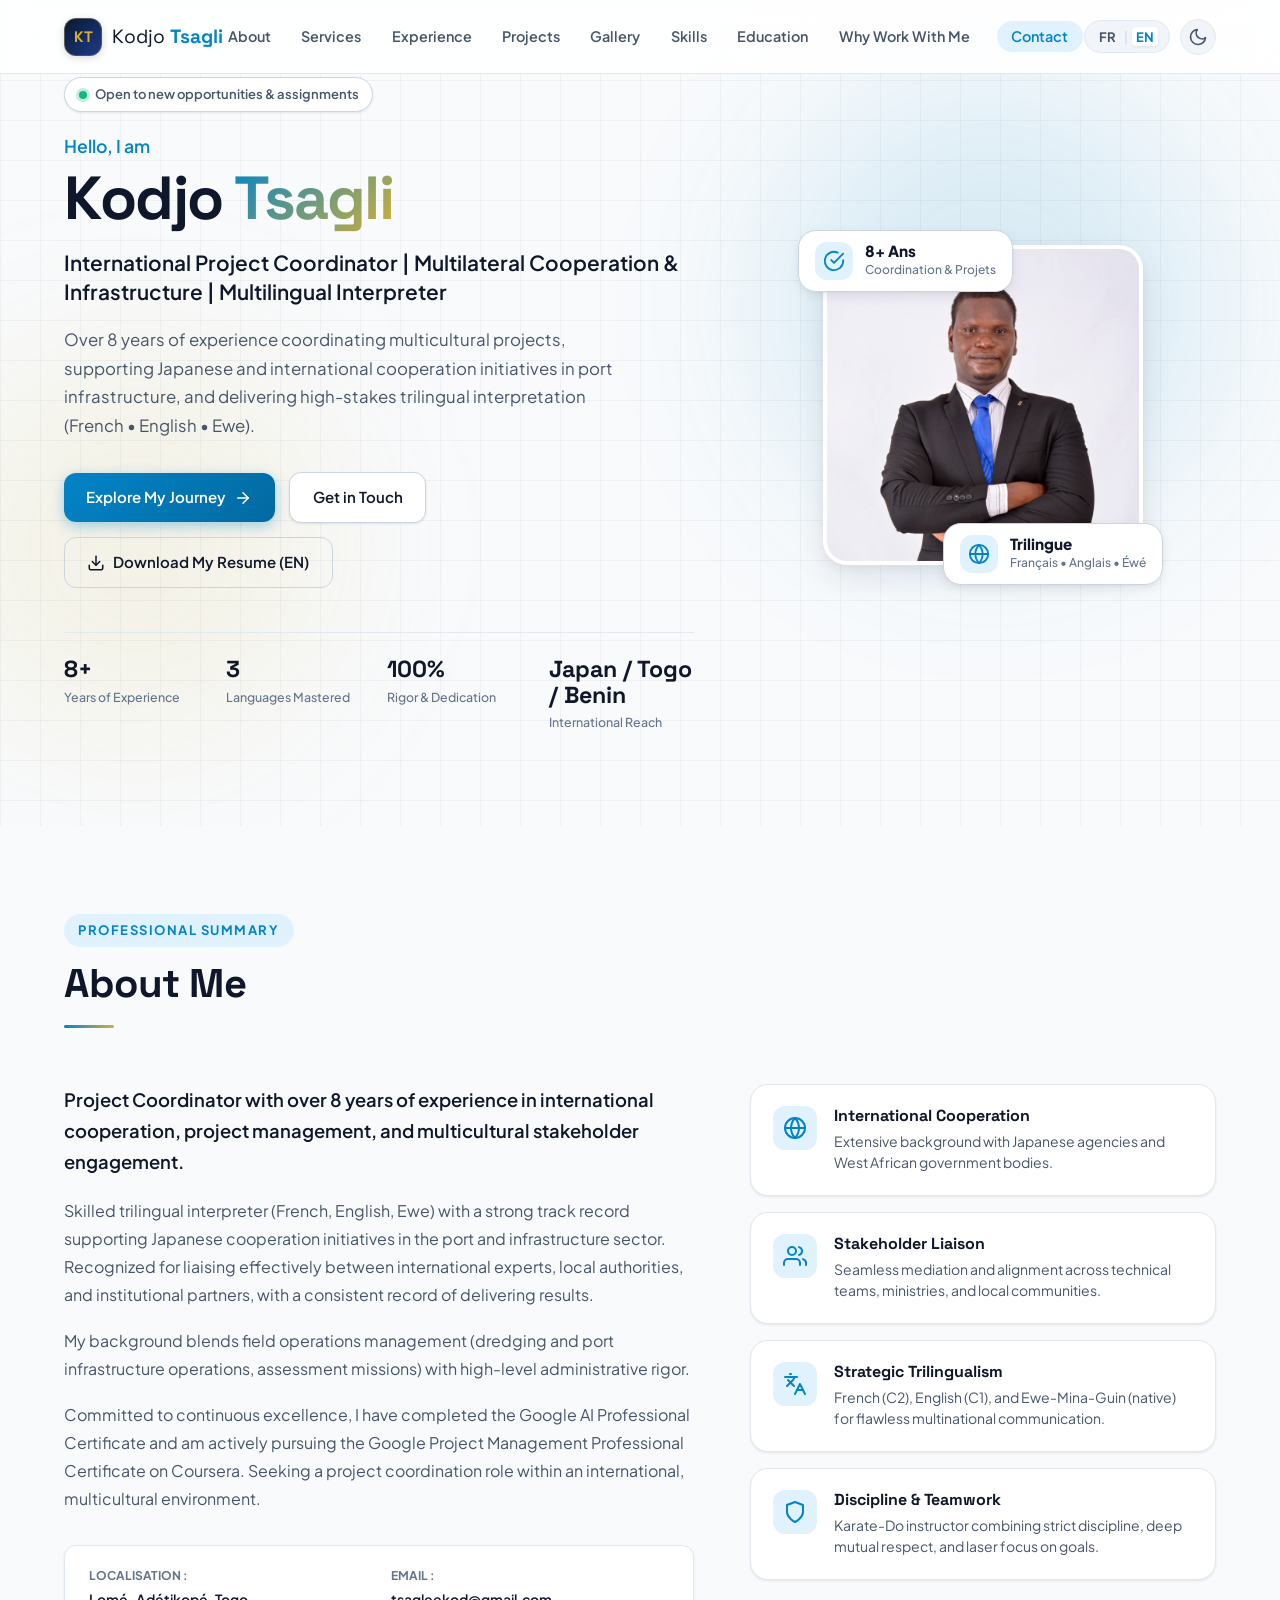
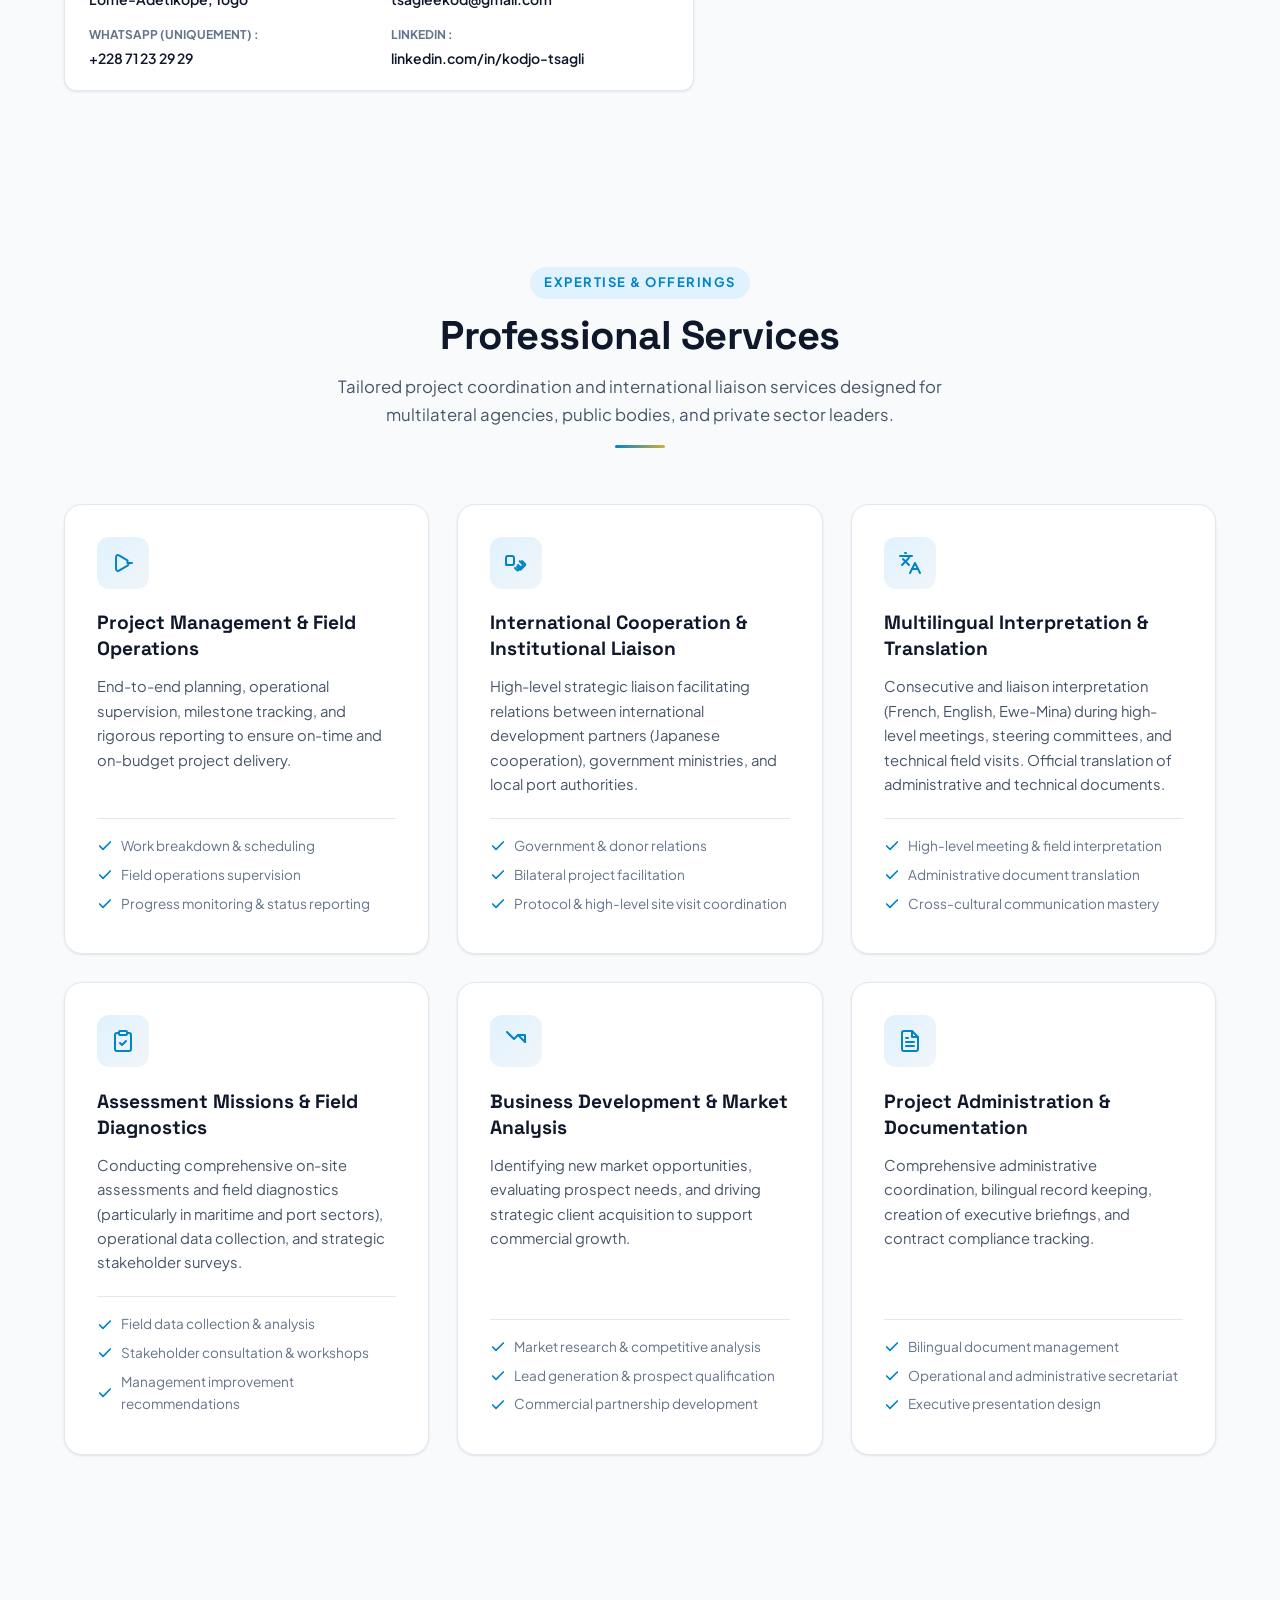
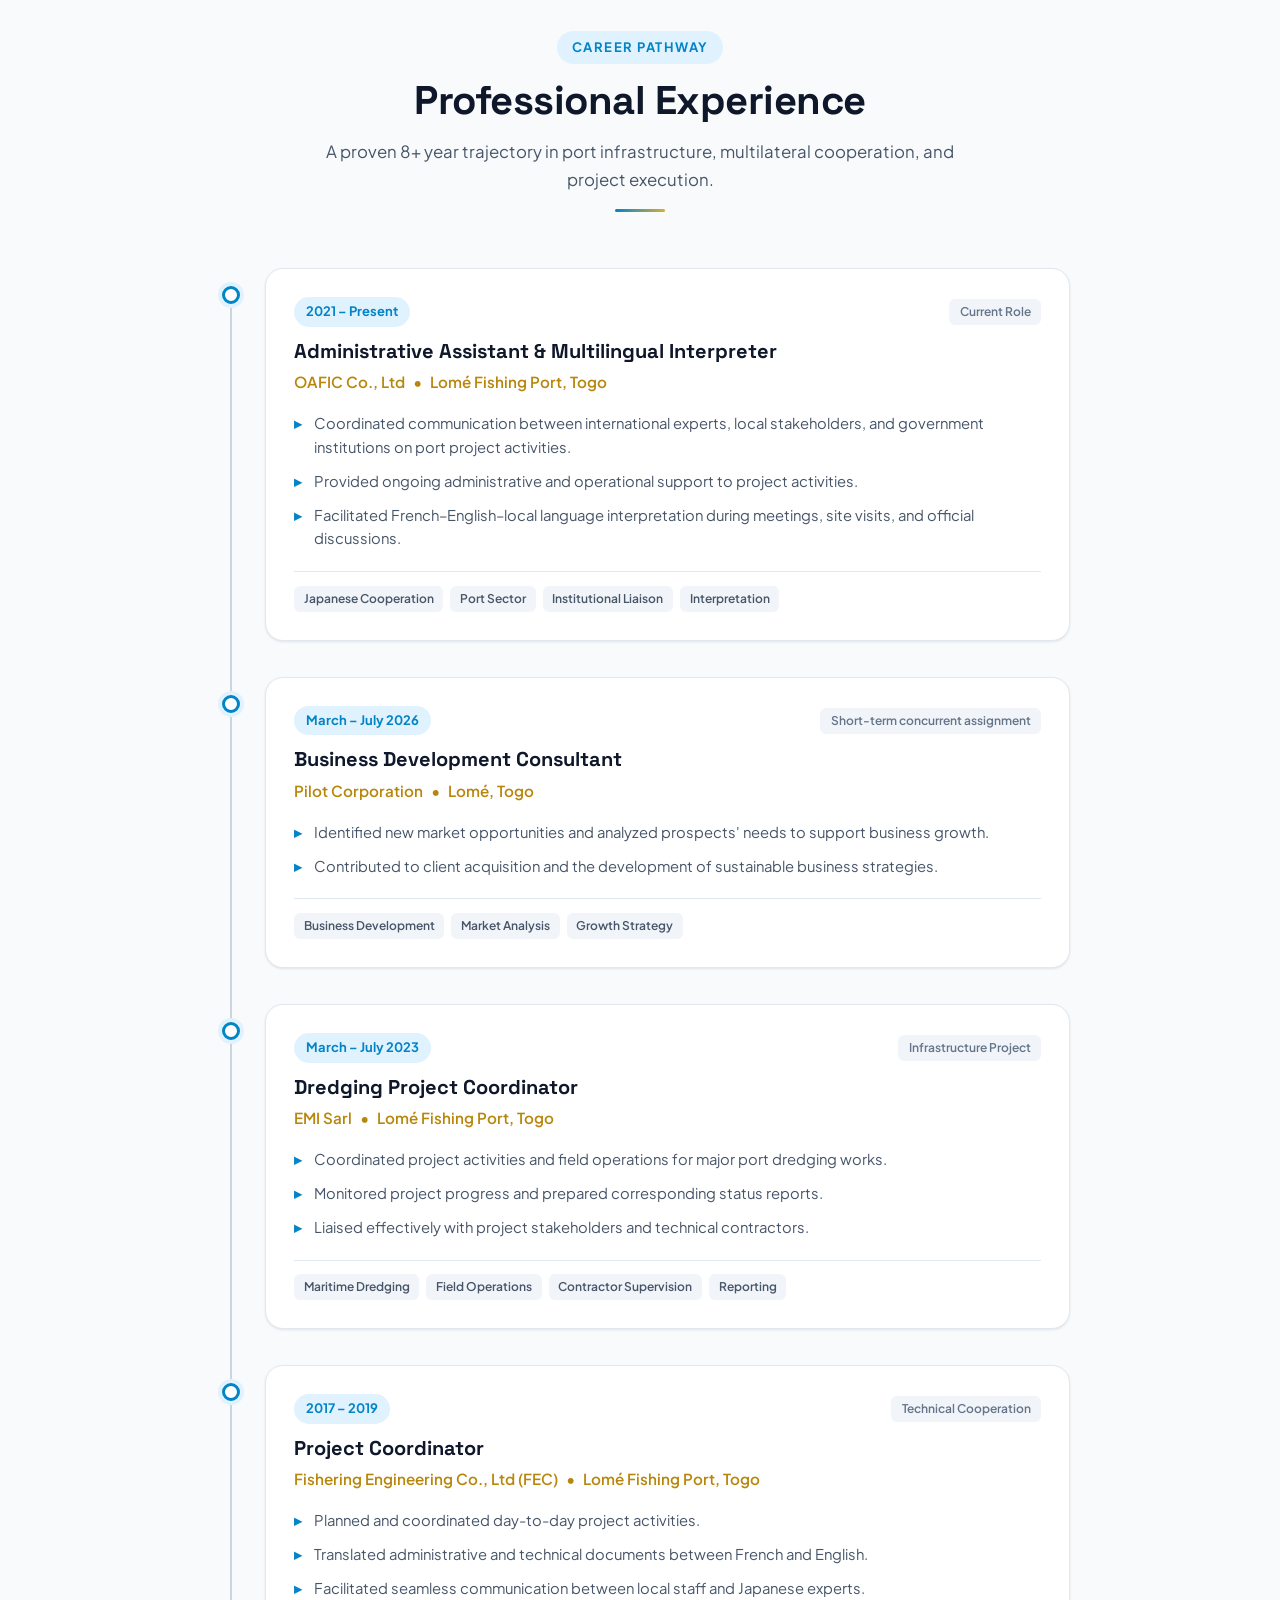
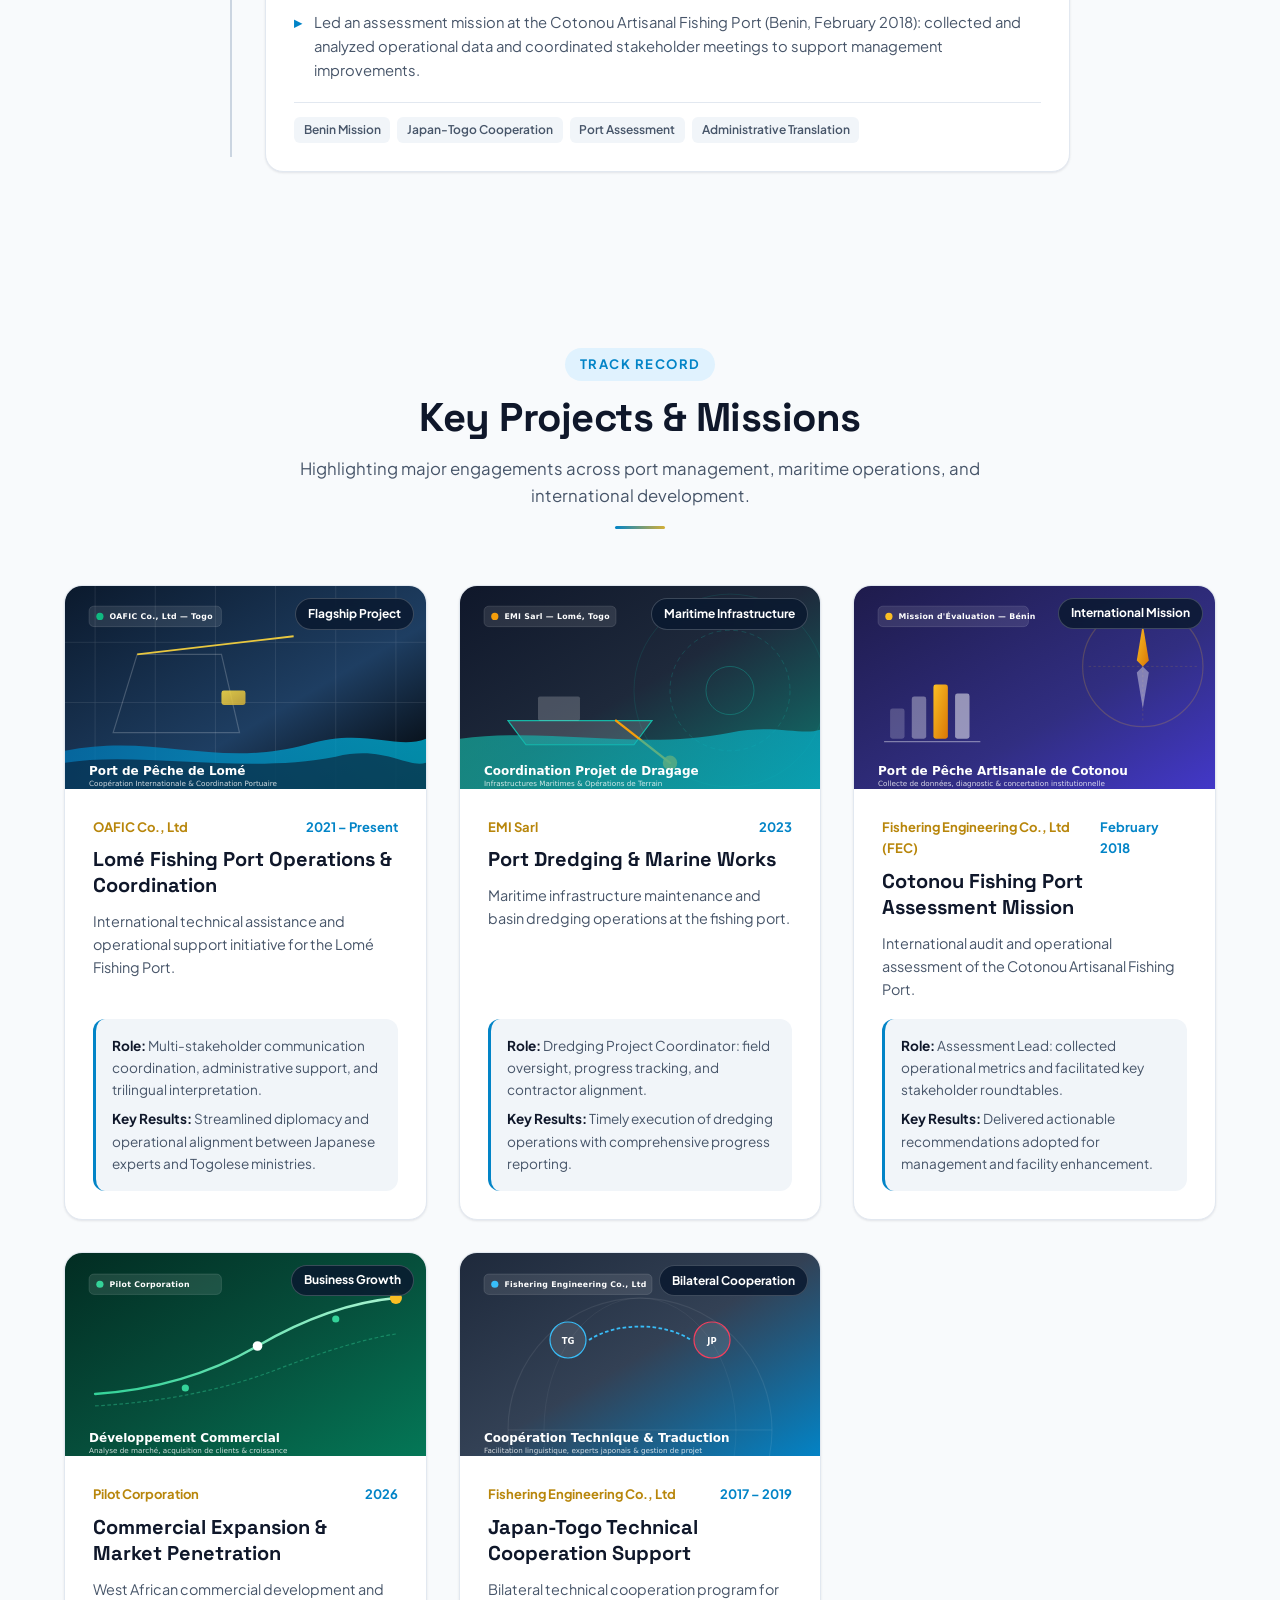
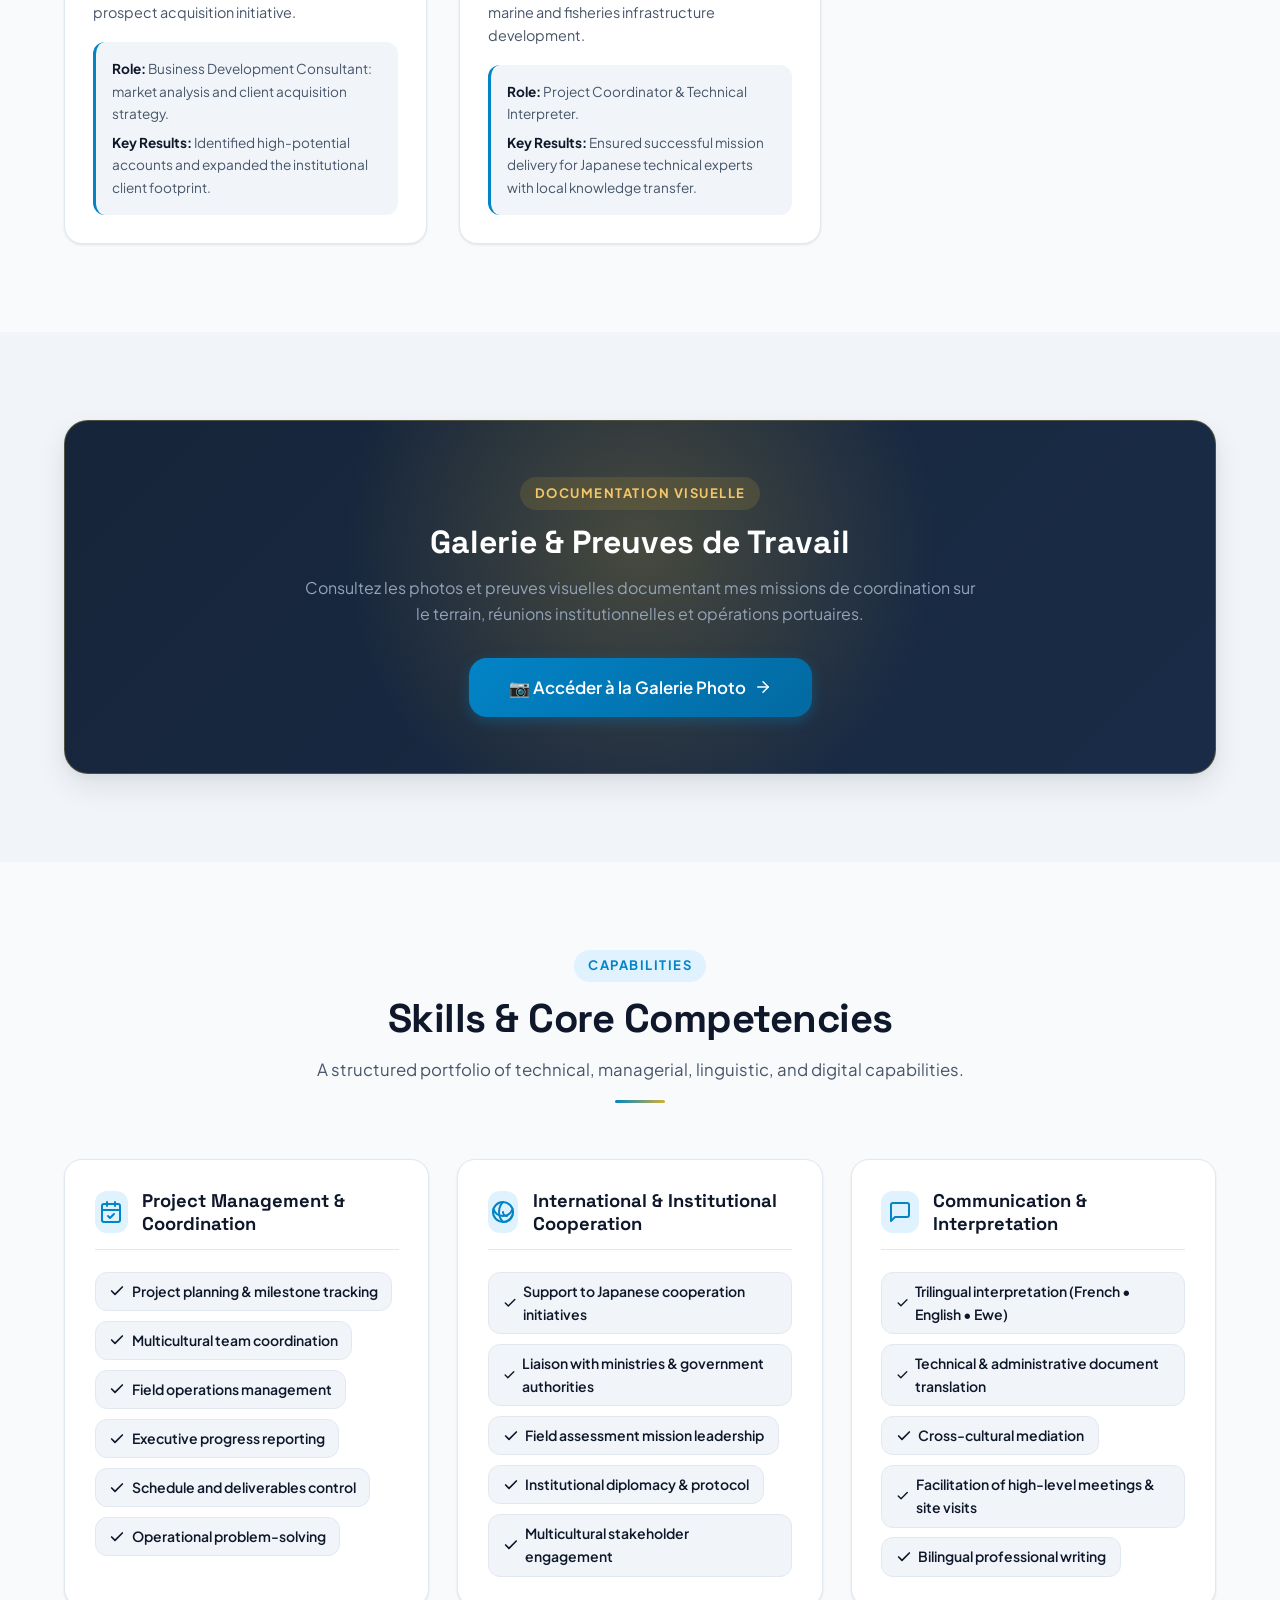
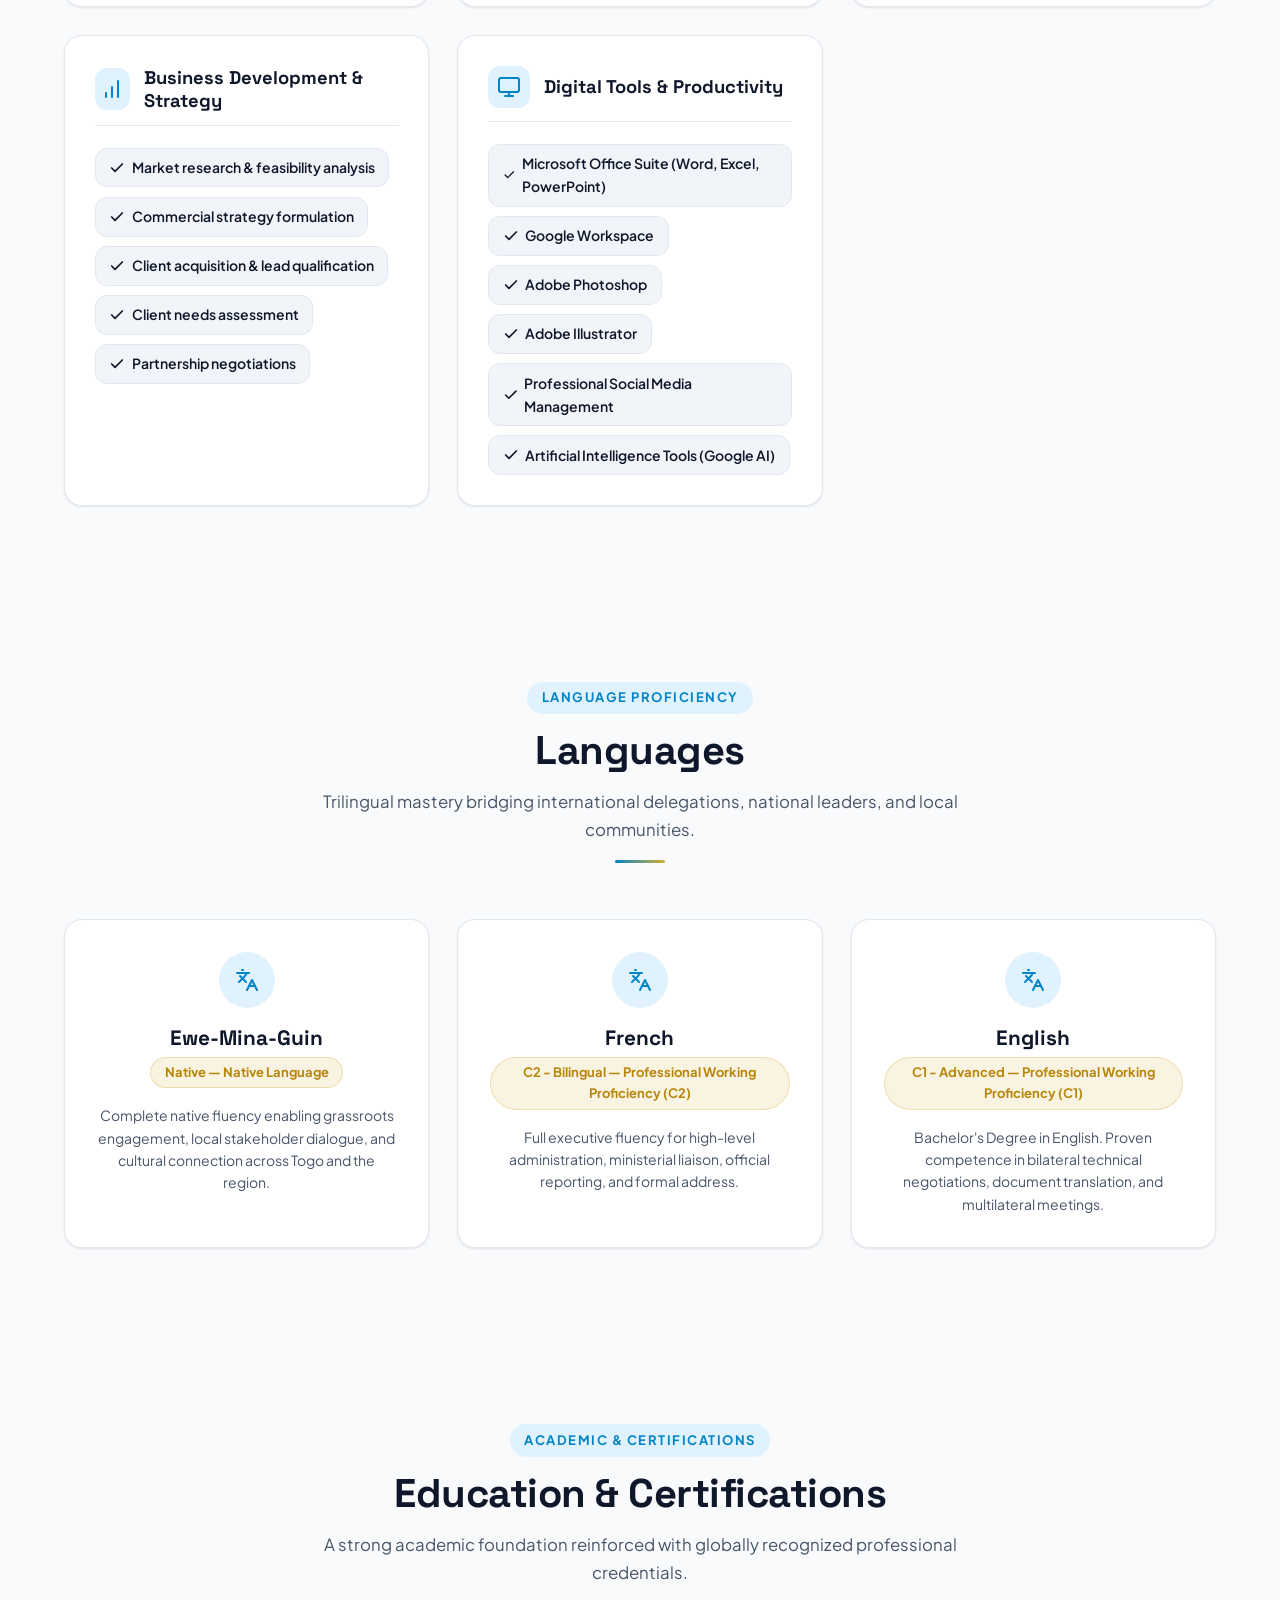
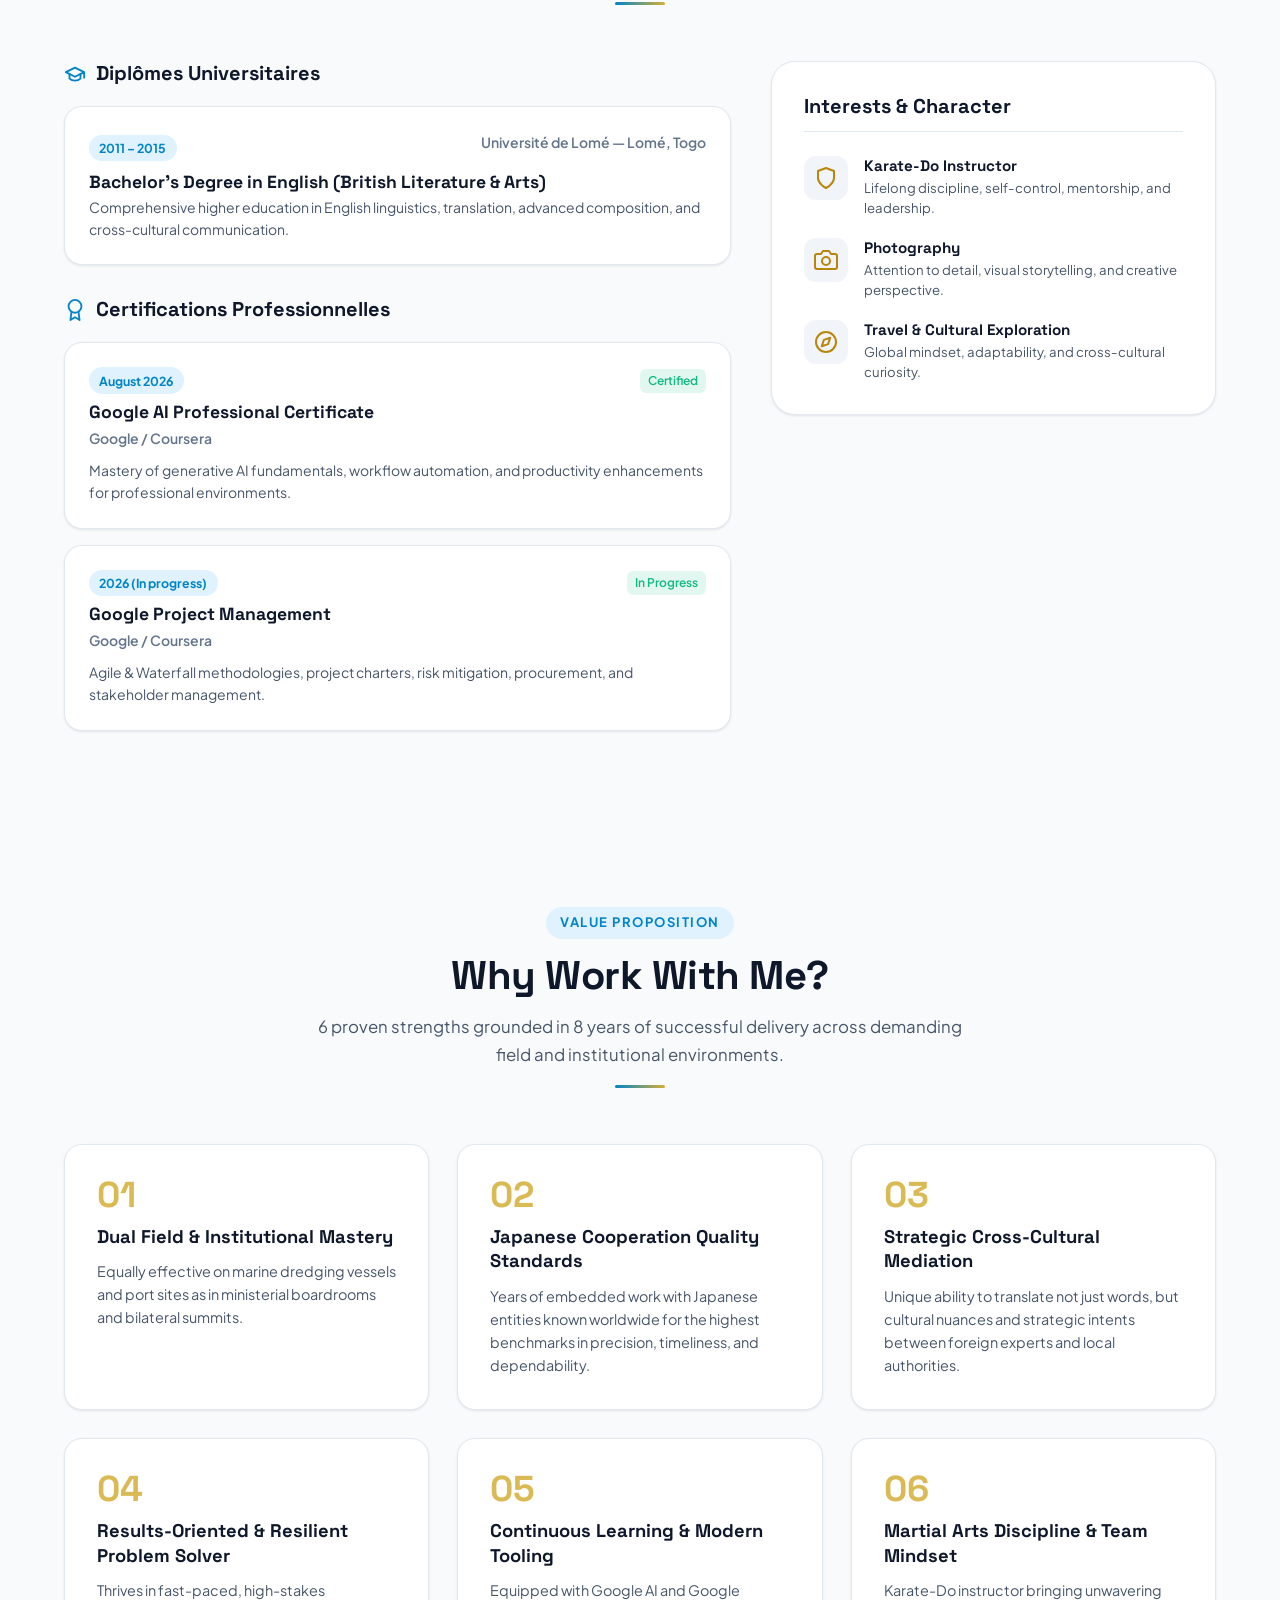
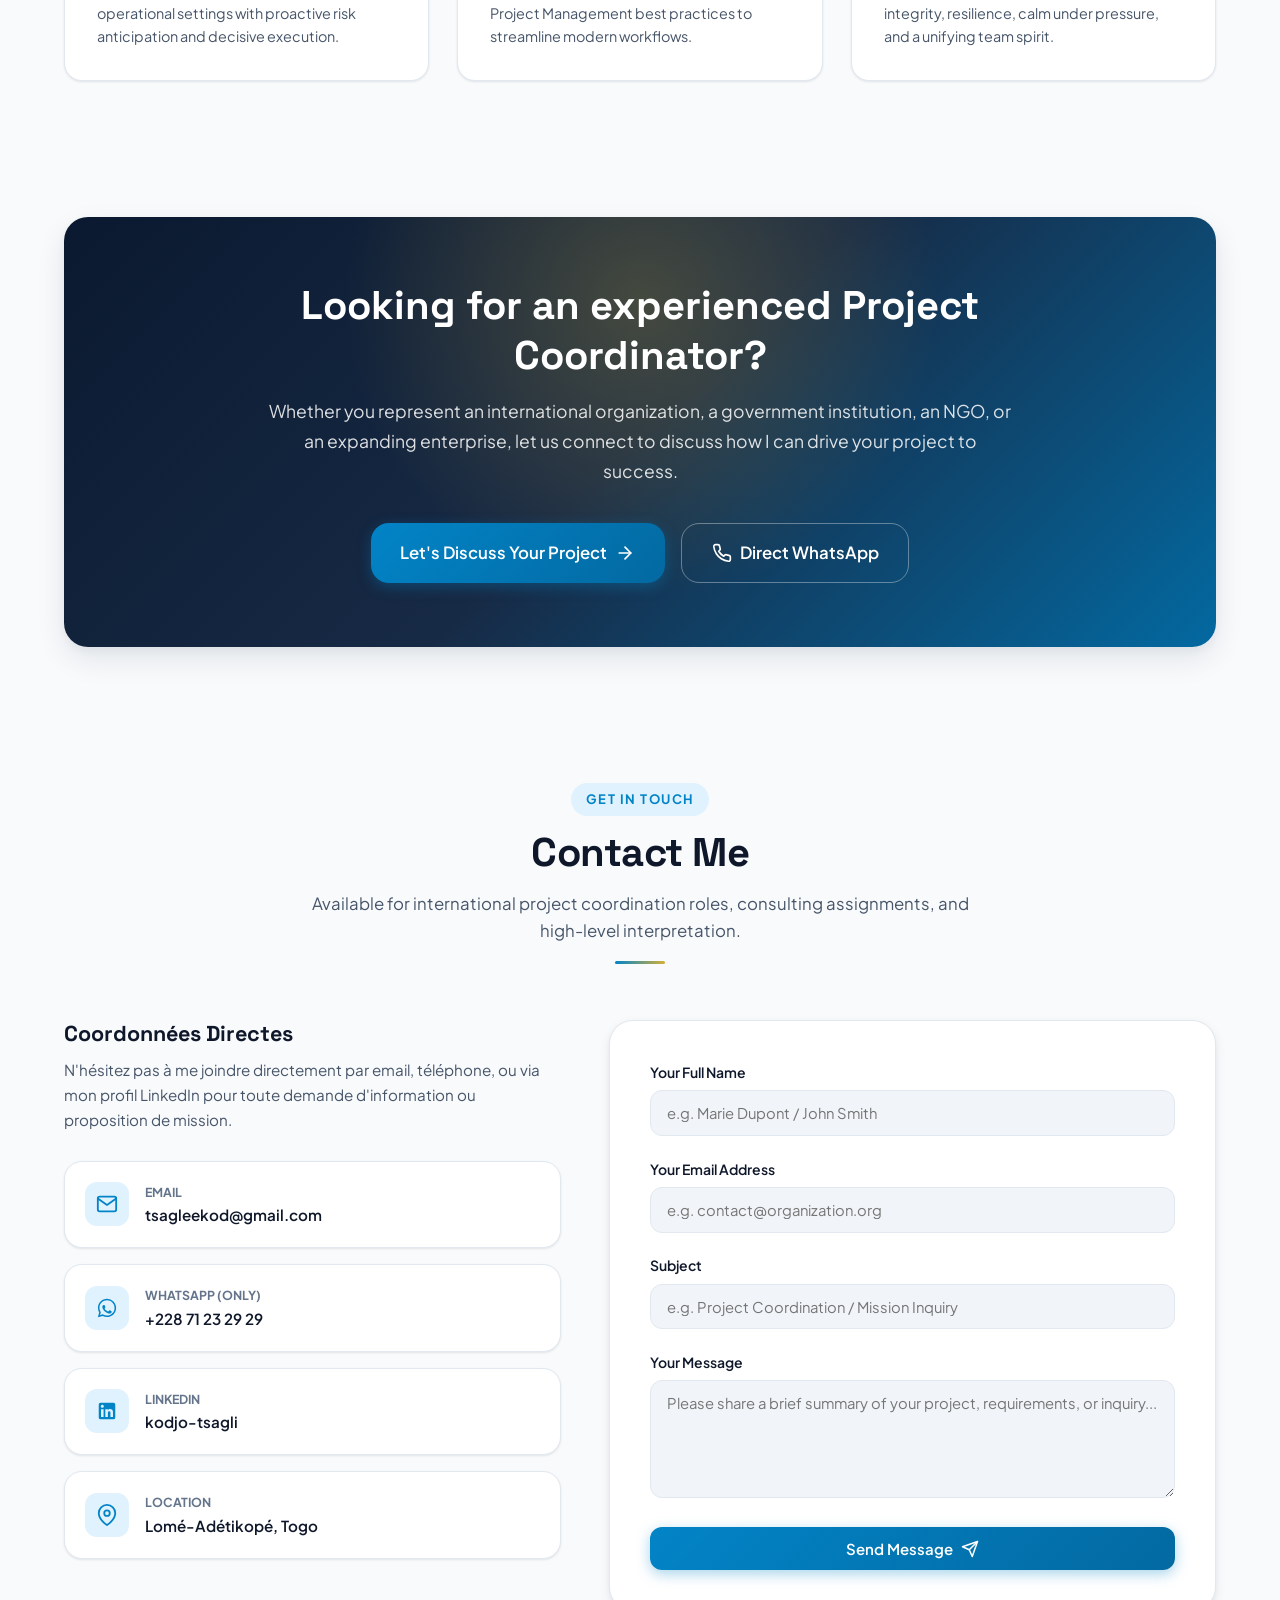
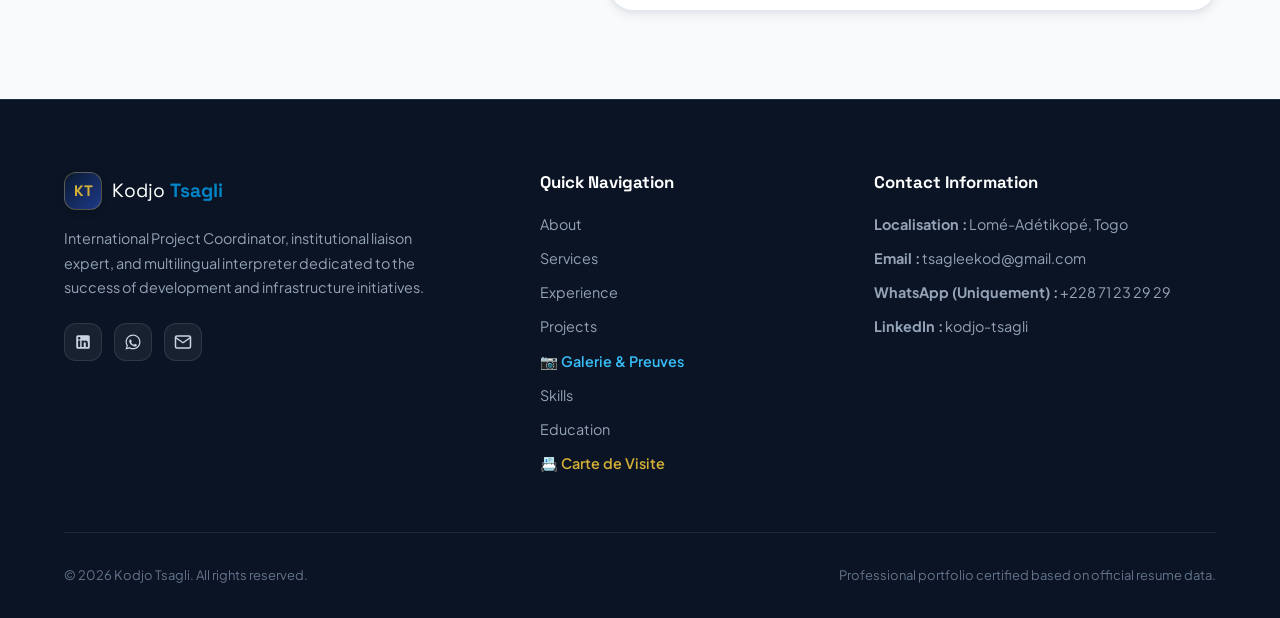
==== commit b17441ce: "Add files via upload" ====
--- a/index.html
+++ b/index.html
@@ -696,7 +696,7 @@
   </button>
 
   <!-- Scripts -->
-  <script src="config.js"></script>
+  <script src="config.js?v=3.0"></script>
   <script src="script.js"></script>
 </body>
 </html>
